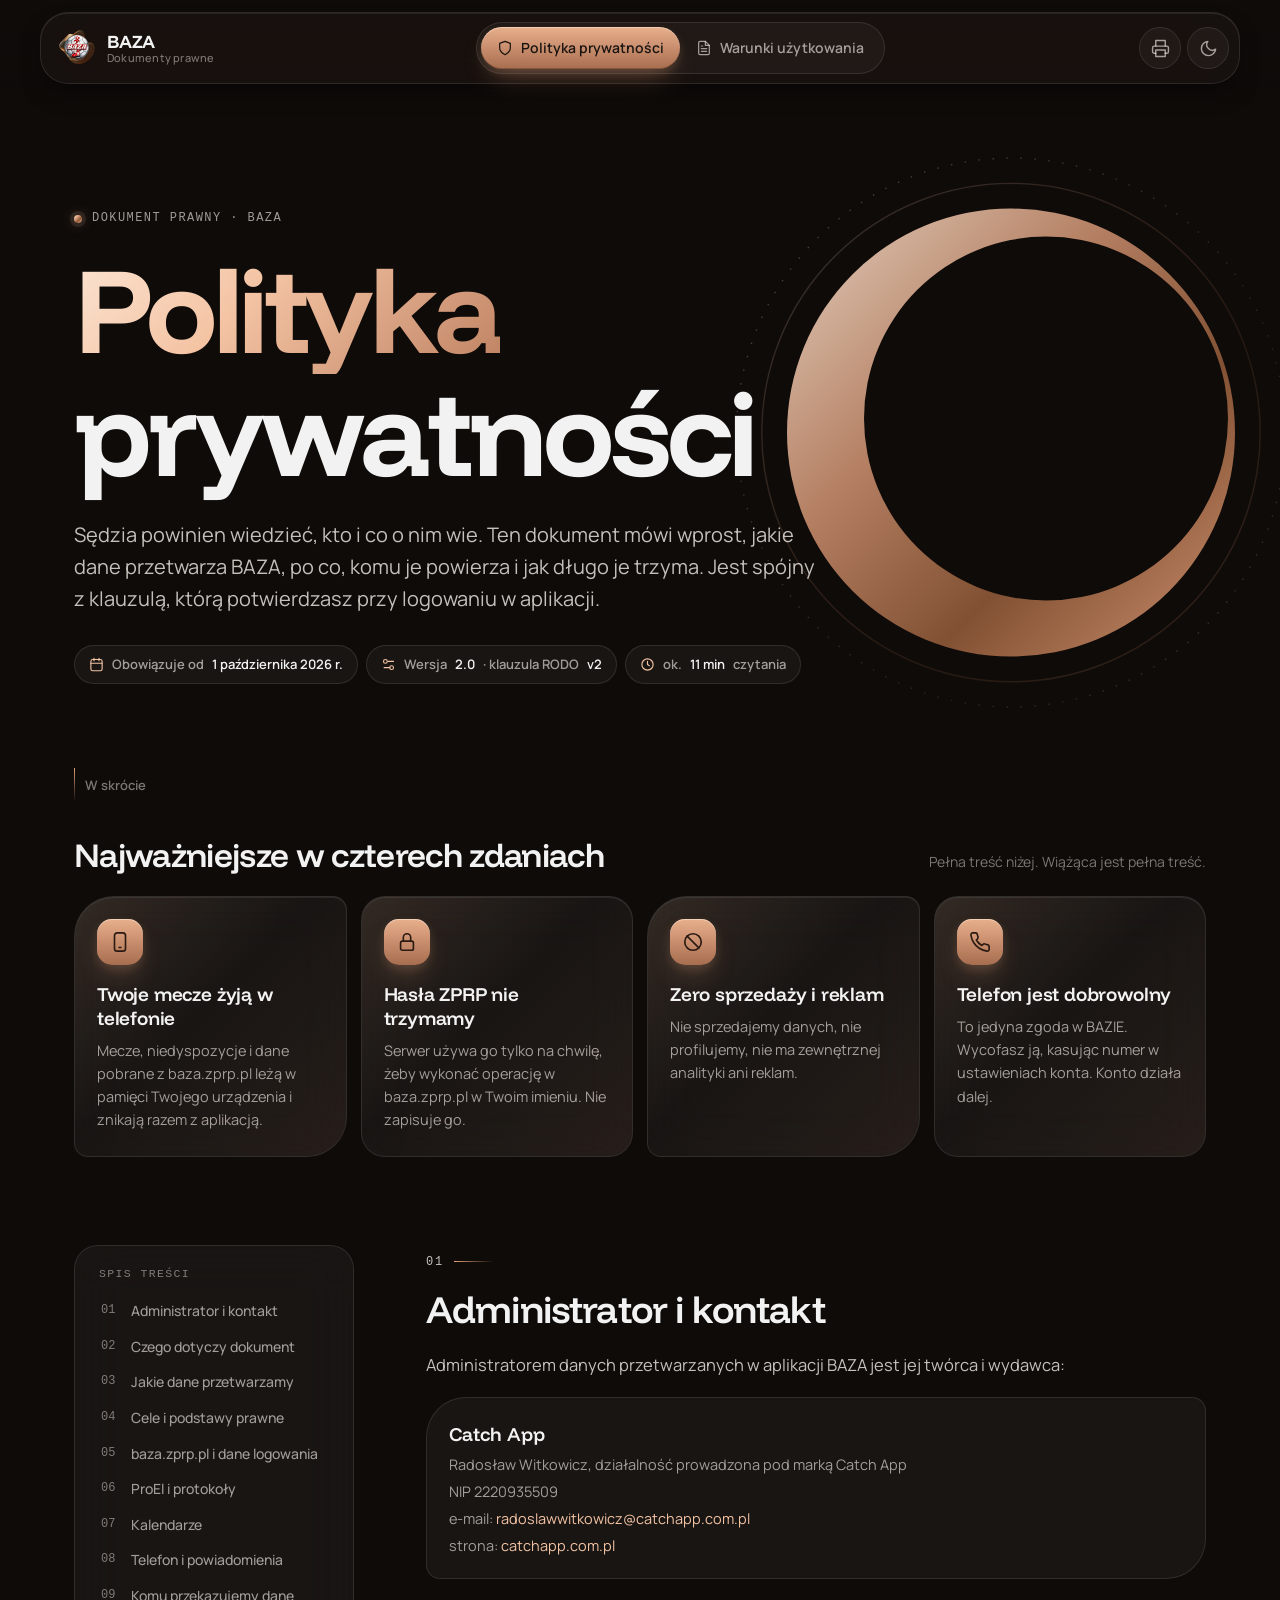
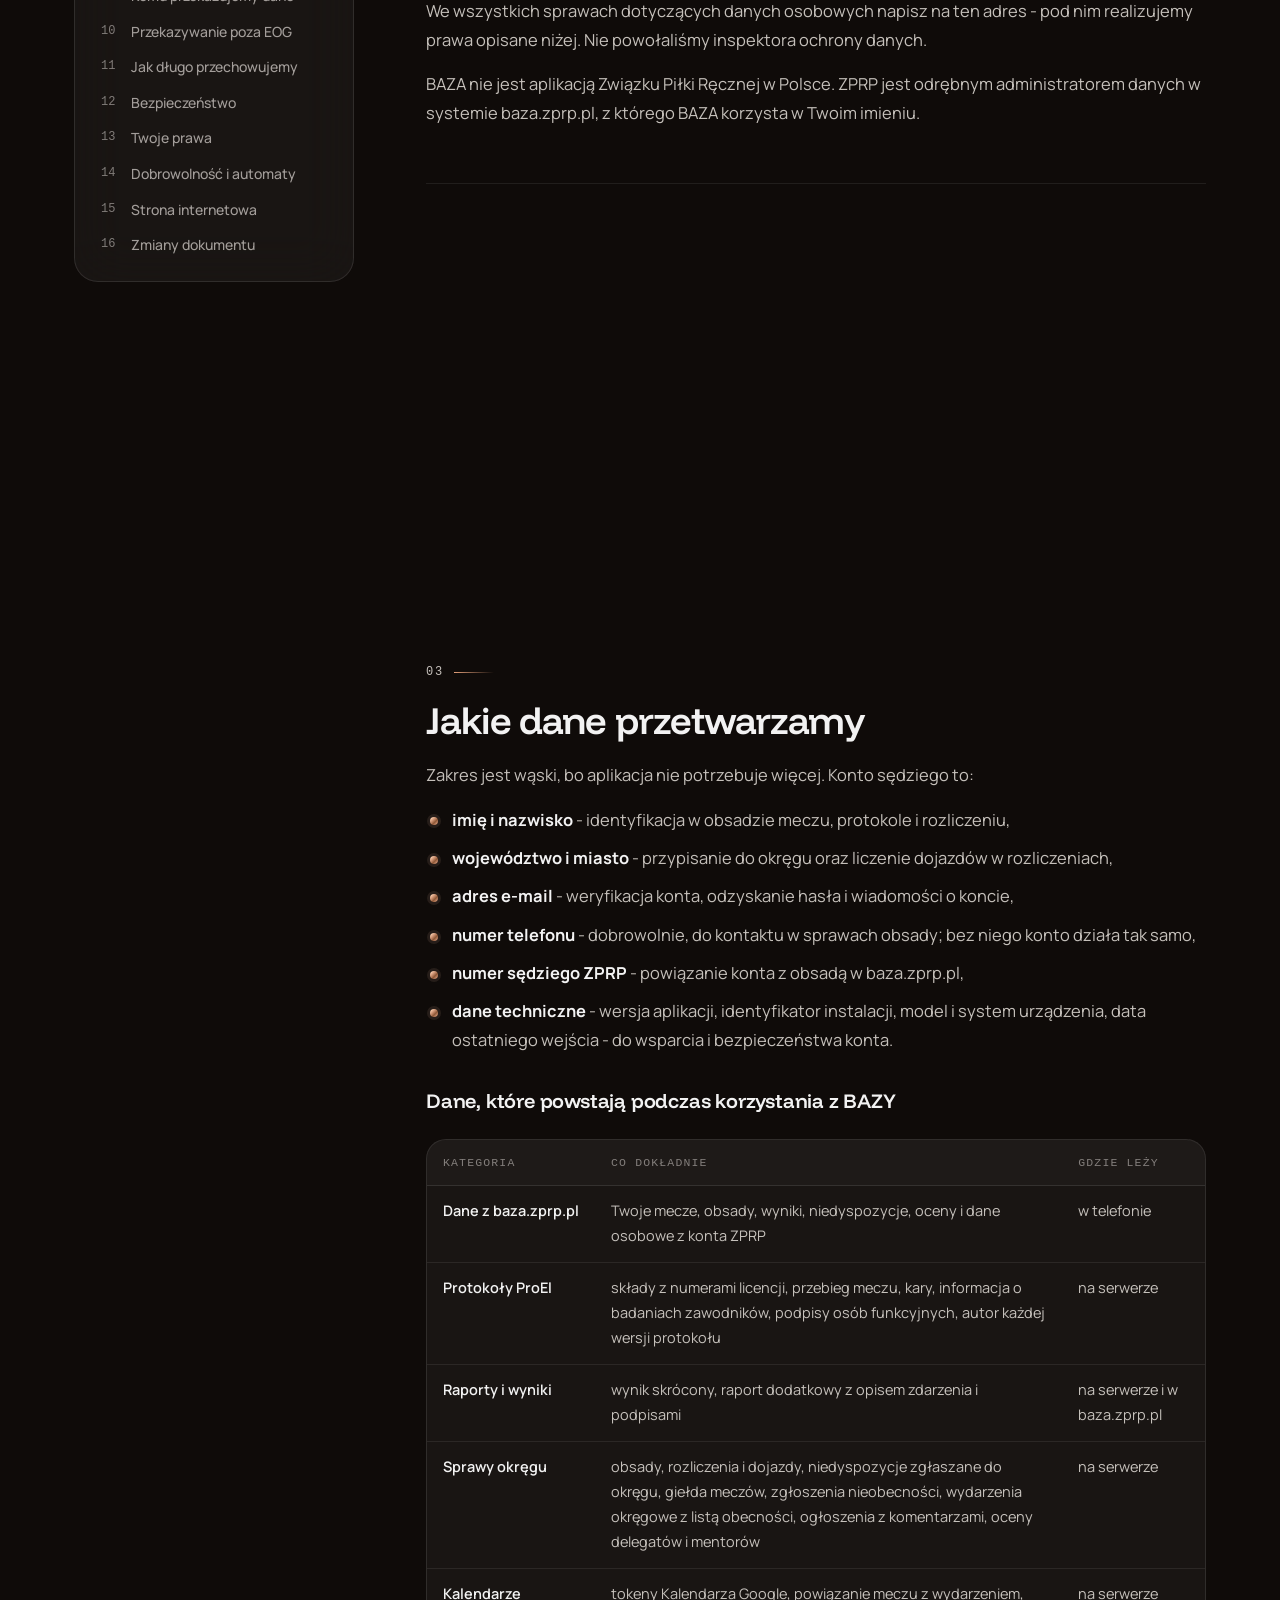
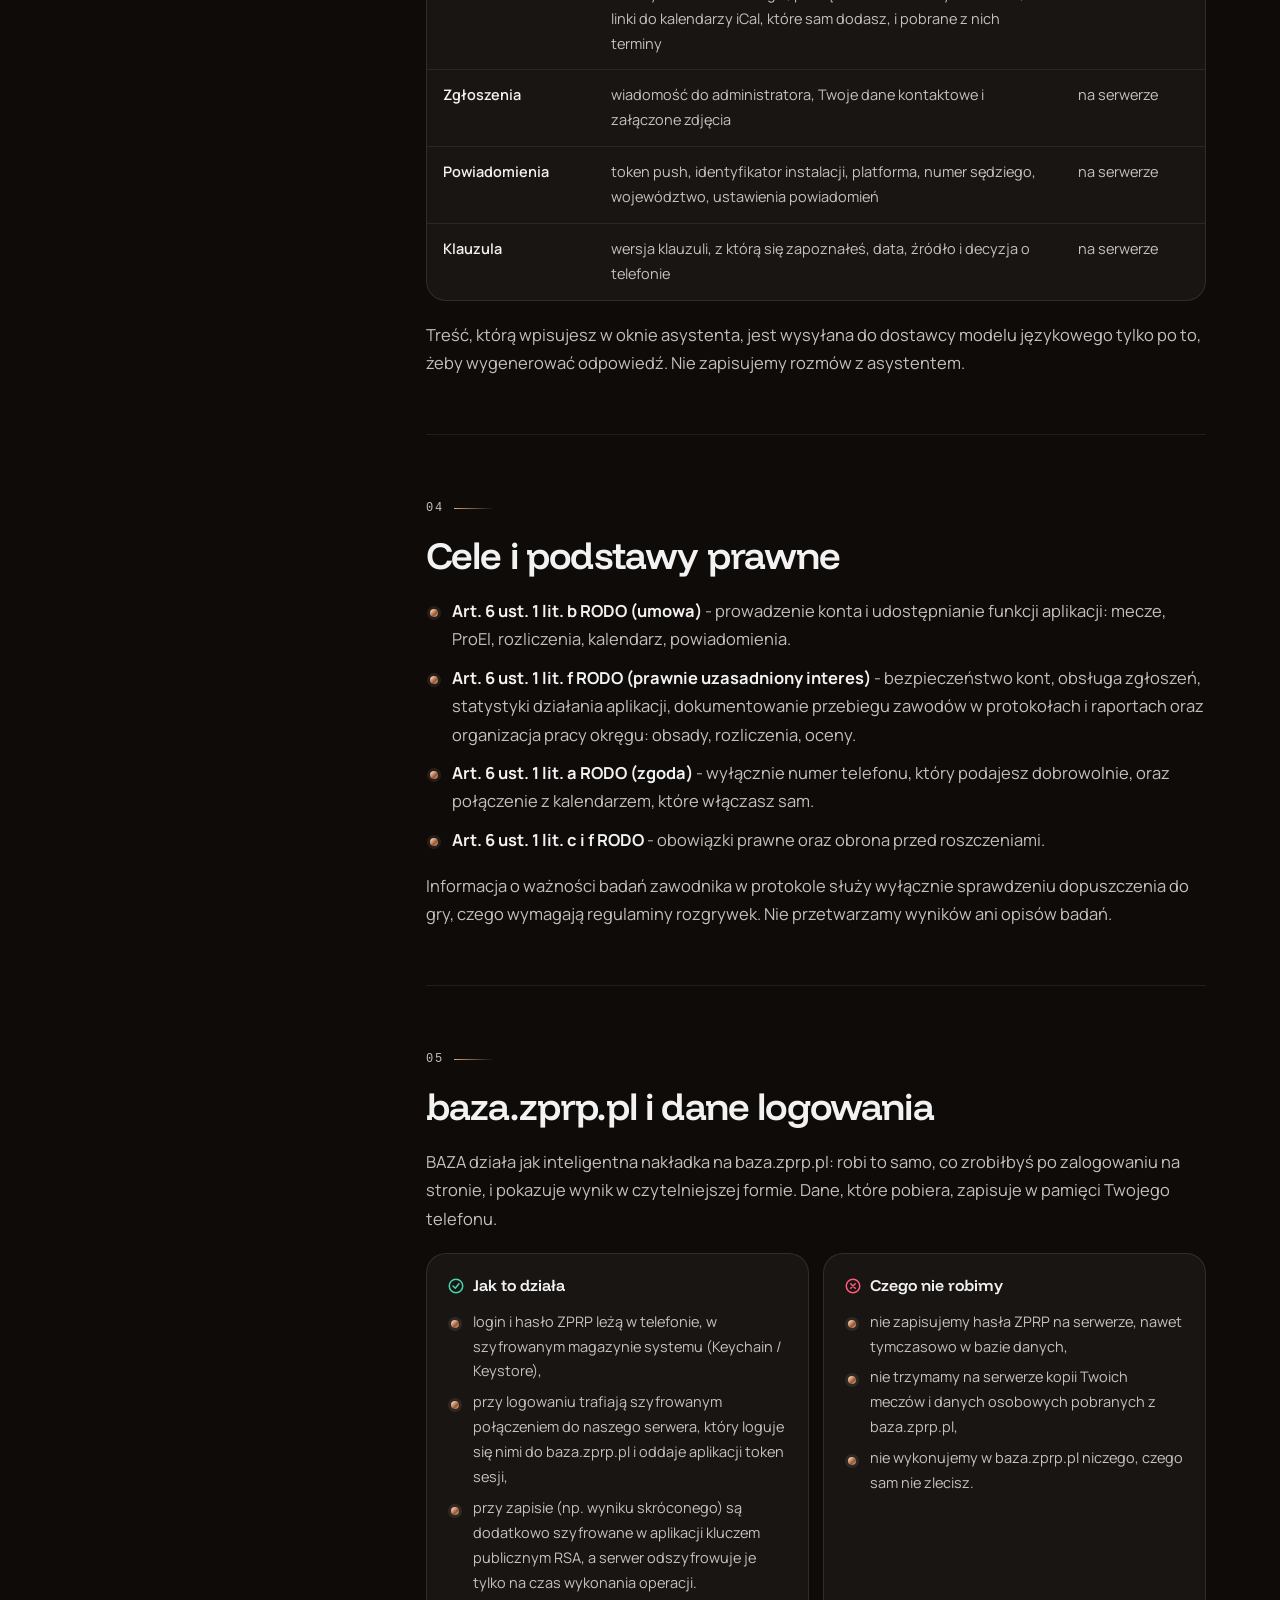
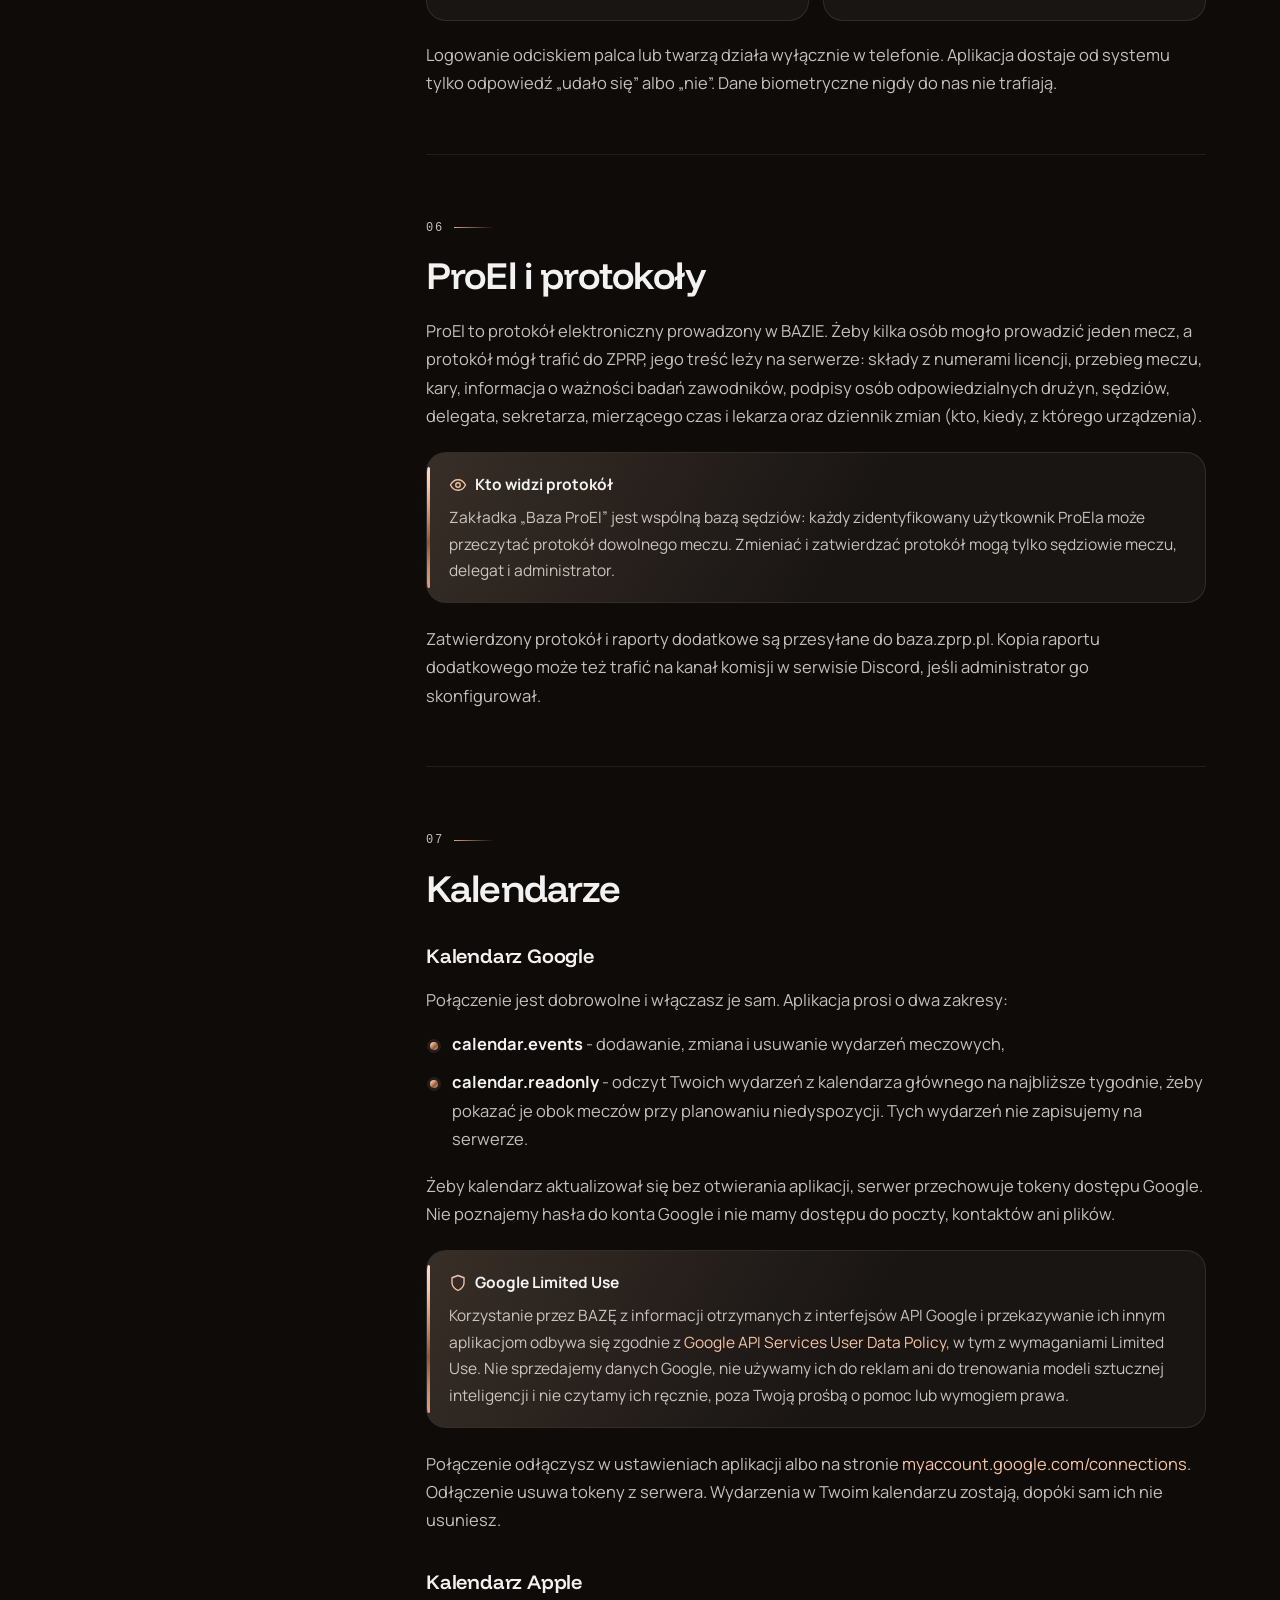
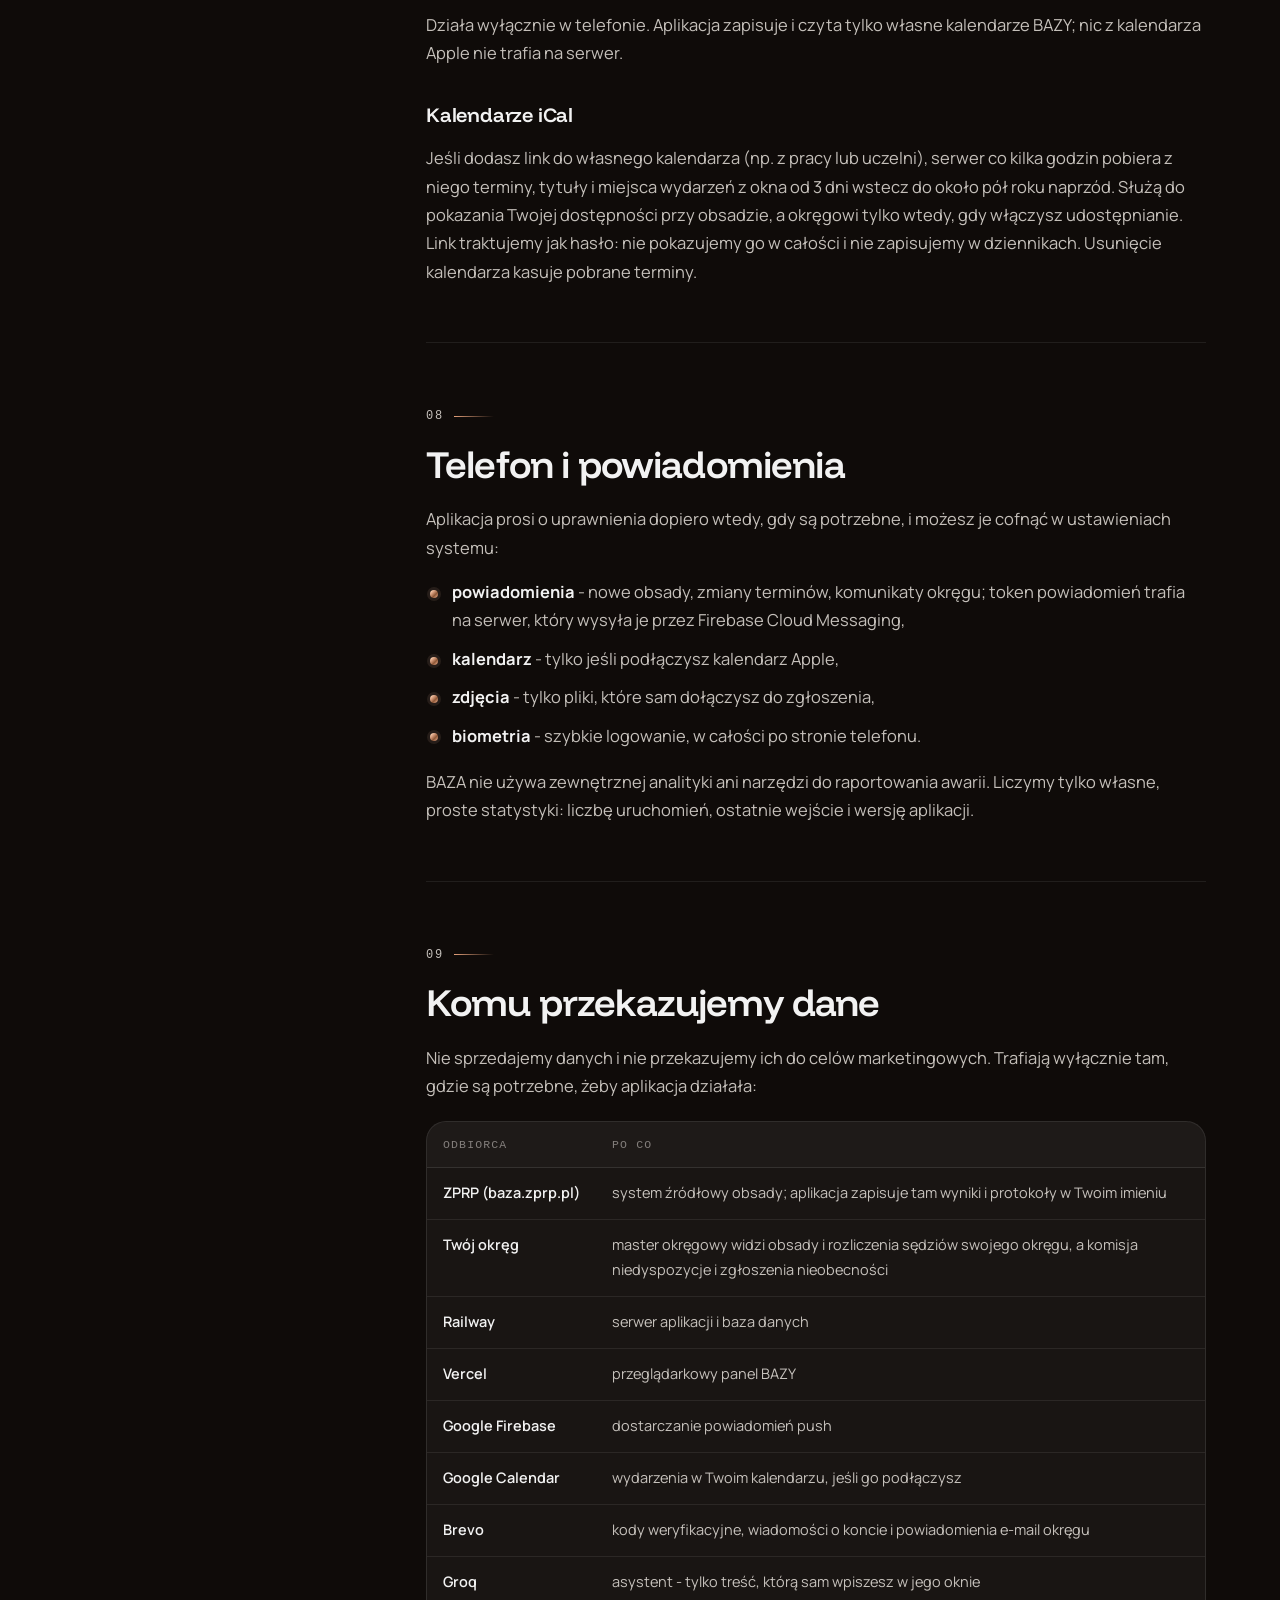
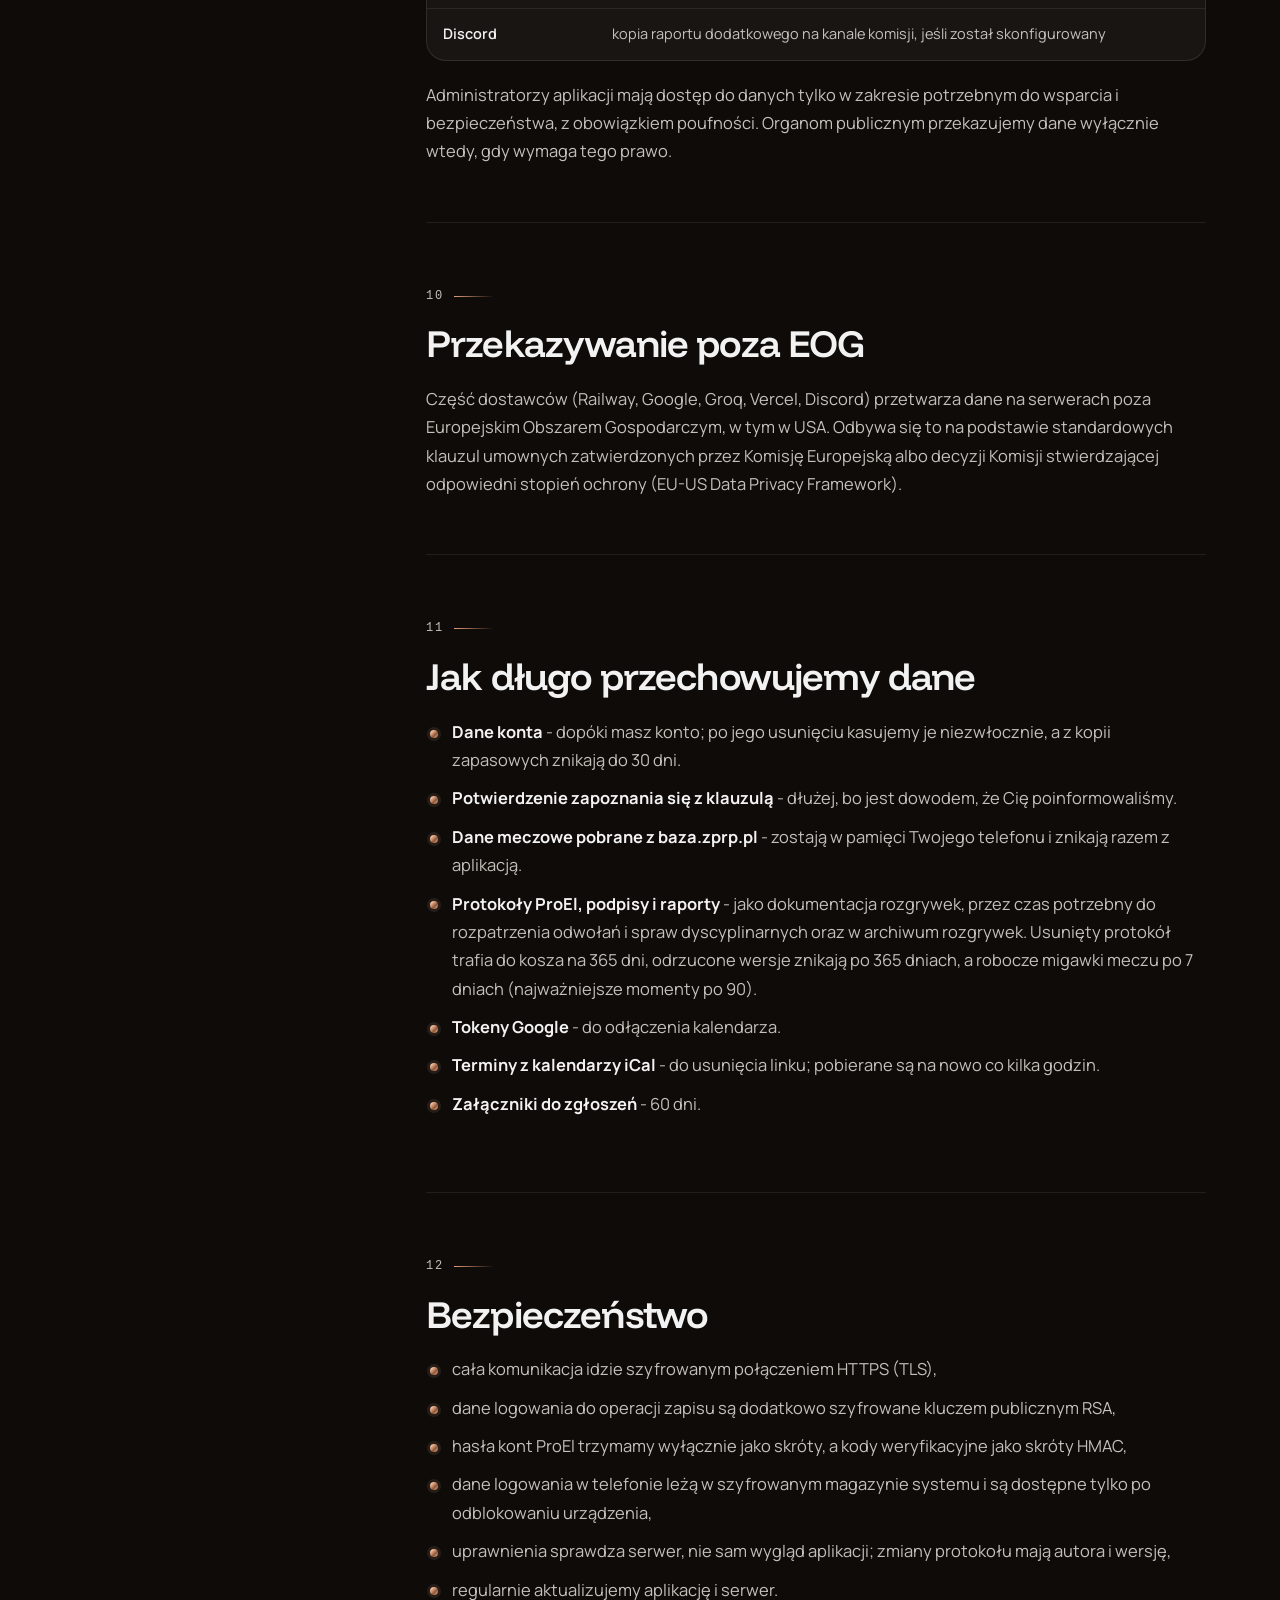
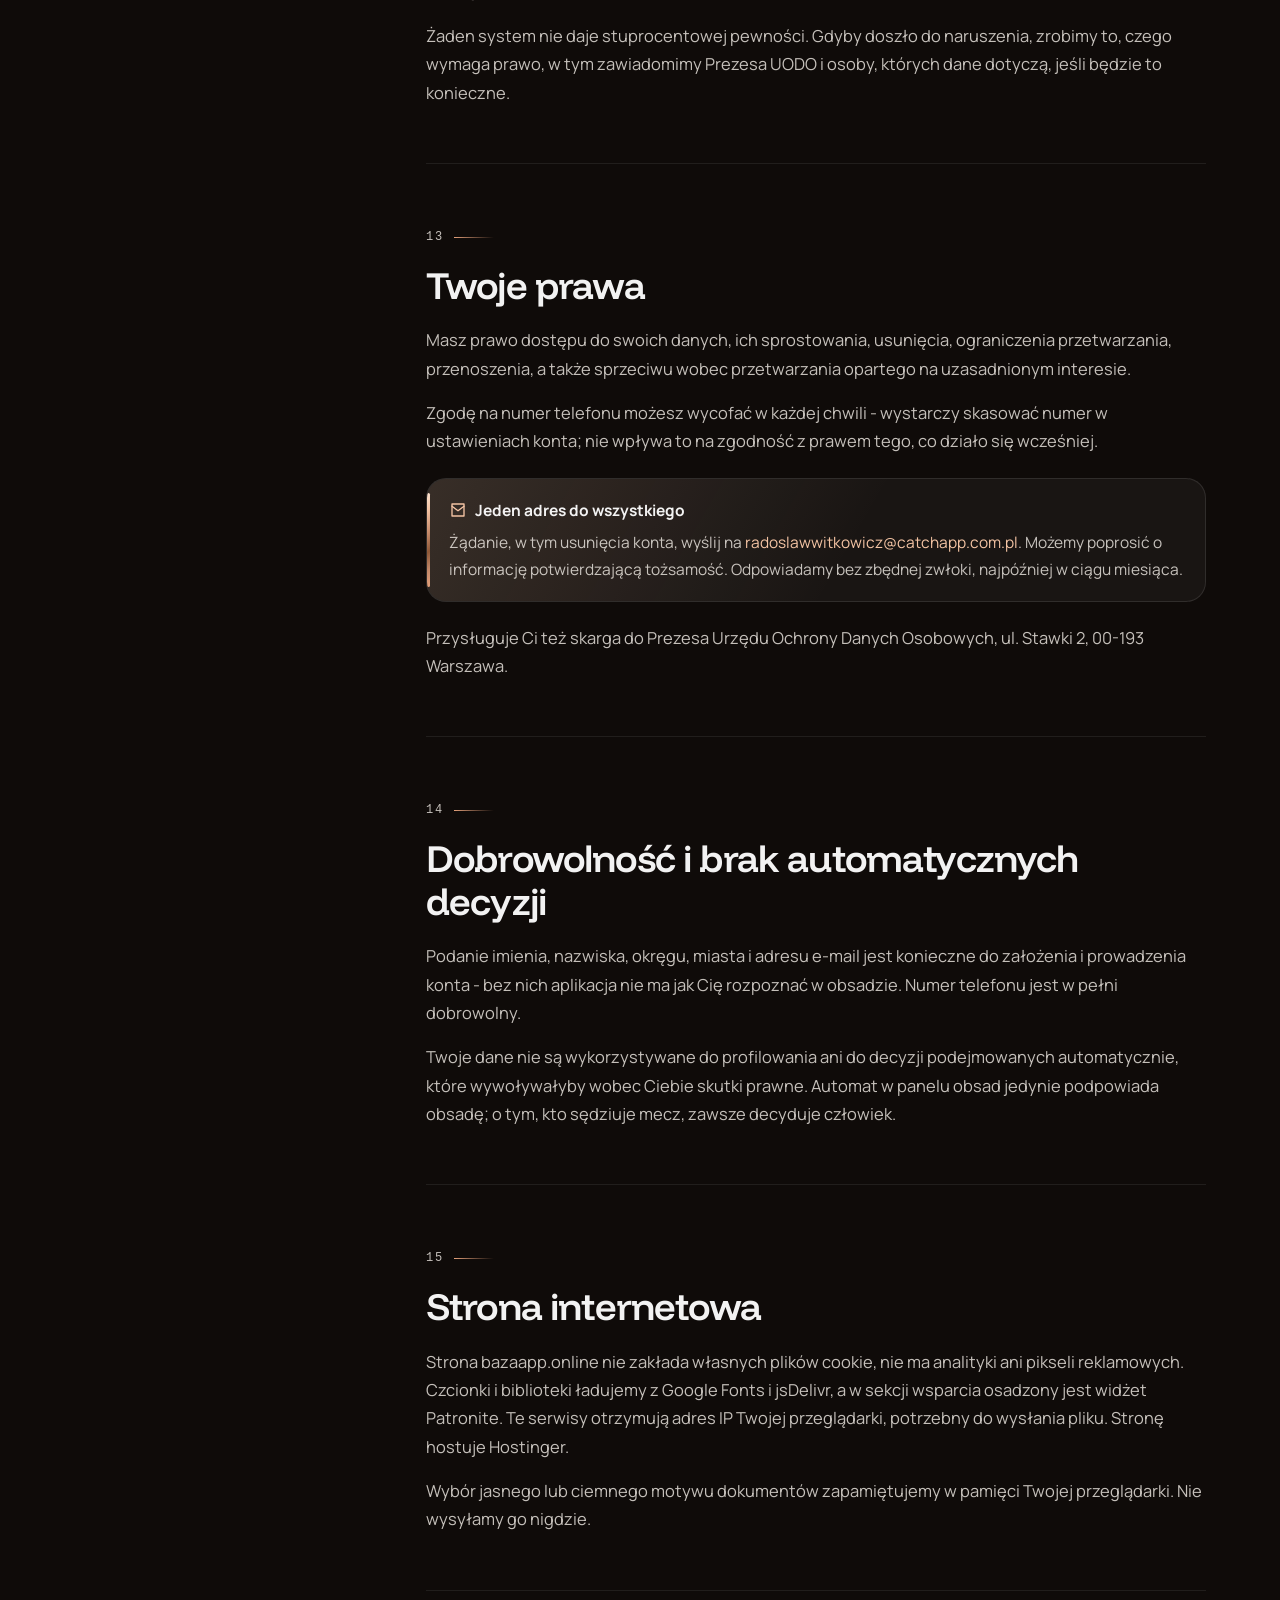
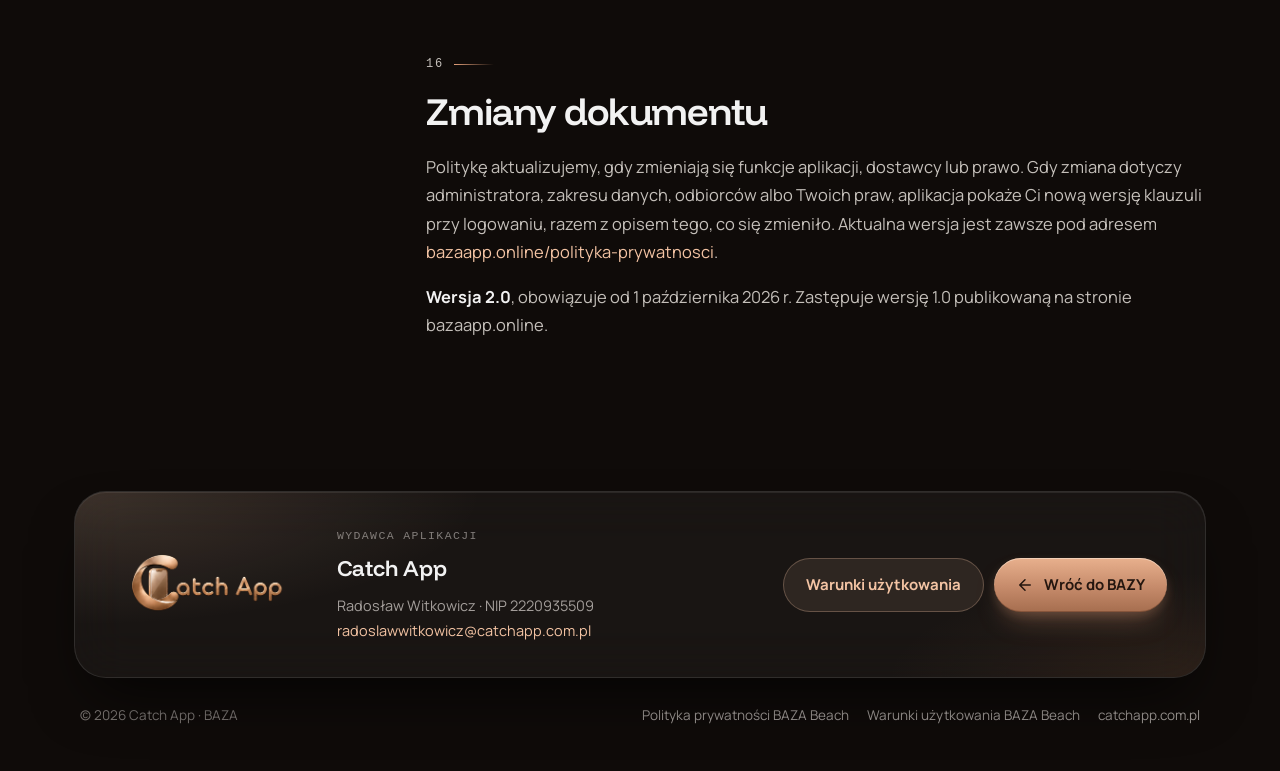
==== polityka-prywatnosci/index.html @ 6a8fe324 "Strona bazaapp.online - stan poczatkowy Co-Authored-By: Claude Opus 5.5 (1M context) <noreply@anthro" ====
<!DOCTYPE html>
<html lang="pl" class="no-js">
<head>
  <meta charset="UTF-8">
  <meta name="viewport" content="width=device-width, initial-scale=1, viewport-fit=cover">
  <title>Polityka prywatności · BAZA</title>
  <meta name="description" content="Polityka prywatności aplikacji BAZA dla sędziów piłki ręcznej: jakie dane przetwarzamy, po co, komu je powierzamy, jak długo je trzymamy i jakie masz prawa. Administrator: Catch App.">
  <link rel="canonical" href="https://bazaapp.online/polityka-prywatnosci/">
  <meta name="robots" content="index, follow">
  <meta name="theme-color" content="#0F0B09">
  <meta property="og:type" content="website">
  <meta property="og:locale" content="pl_PL">
  <meta property="og:title" content="Polityka prywatności · BAZA">
  <meta property="og:description" content="Jakie dane przetwarza BAZA, po co i jakie masz prawa.">
  <meta property="og:url" content="https://bazaapp.online/polityka-prywatnosci/">
  <meta property="og:image" content="https://bazaapp.online/Grafiki/nowe_logo.png">
  <link rel="icon" href="/Grafiki/favicon.png" type="image/png">
  <script>try{if(localStorage.getItem("baza-legal-theme")==="light")document.documentElement.setAttribute("data-theme","light")}catch(e){}</script>
  <link rel="preconnect" href="https://fonts.googleapis.com">
  <link rel="preconnect" href="https://fonts.gstatic.com" crossorigin>
  <link href="https://fonts.googleapis.com/css2?family=Funnel+Display:wght@500;600;700&family=Manrope:wght@400;500;600;700&display=swap" rel="stylesheet">
  <link rel="stylesheet" href="/legal/legal.css?v=20261001">
</head>
<body>
  <a class="skip-link" href="#tresc">Przejdź do treści</a>

  <div class="bg" aria-hidden="true">
    <div class="bg-wash"></div>
    <div class="orb orb-a"></div>
    <div class="orb orb-b"></div>
    <div class="bg-vignette"></div>
    <div class="bg-grain"></div>
  </div>
  <div class="top-fade" aria-hidden="true"></div>
  <div class="progress" aria-hidden="true"></div>

  <header class="bar">
    <a class="bar-brand" href="/" aria-label="BAZA - strona aplikacji">
      <img src="/Grafiki/legal/baza_logo.png" alt="" width="40" height="40">
      <span class="brand-text">BAZA<small>Dokumenty prawne</small></span>
    </a>
    <nav class="doc-switch" aria-label="Dokumenty">
      <a href="/polityka-prywatnosci/" aria-current="page" data-doc-link>
        <svg viewBox="0 0 24 24" fill="none" stroke="currentColor" stroke-width="1.8" stroke-linecap="round" stroke-linejoin="round" aria-hidden="true"><path d="M12 22s8-4 8-10V5l-8-3-8 3v7c0 6 8 10 8 10z"/></svg>
        <span class="label-long">Polityka prywatności</span><span class="label-short">Prywatność</span>
      </a>
      <a href="/warunki-uzytkowania/" data-doc-link>
        <svg viewBox="0 0 24 24" fill="none" stroke="currentColor" stroke-width="1.8" stroke-linecap="round" stroke-linejoin="round" aria-hidden="true"><path d="M14 2H6a2 2 0 0 0-2 2v16a2 2 0 0 0 2 2h12a2 2 0 0 0 2-2V8z"/><path d="M14 2v6h6M16 13H8M16 17H8M10 9H8"/></svg>
        <span class="label-long">Warunki użytkowania</span><span class="label-short">Warunki</span>
      </a>
    </nav>
    <div class="bar-actions">
      <button class="icon-btn hide-sm" type="button" data-print aria-label="Drukuj lub zapisz jako PDF">
        <svg viewBox="0 0 24 24" fill="none" stroke="currentColor" stroke-width="1.8" stroke-linecap="round" stroke-linejoin="round" aria-hidden="true"><path d="M6 9V2h12v7"/><path d="M6 18H4a2 2 0 0 1-2-2v-5a2 2 0 0 1 2-2h16a2 2 0 0 1 2 2v5a2 2 0 0 1-2 2h-2"/><path d="M6 14h12v8H6z"/></svg>
      </button>
      <button class="icon-btn" type="button" data-theme-toggle aria-label="Włącz jasny motyw">
        <svg class="i-moon" viewBox="0 0 24 24" fill="none" stroke="currentColor" stroke-width="1.8" stroke-linecap="round" stroke-linejoin="round" aria-hidden="true"><path d="M21 12.8A9 9 0 1 1 11.2 3a7 7 0 0 0 9.8 9.8z"/></svg>
        <svg class="i-sun" viewBox="0 0 24 24" fill="none" stroke="currentColor" stroke-width="1.8" stroke-linecap="round" stroke-linejoin="round" aria-hidden="true"><circle cx="12" cy="12" r="4"/><path d="M12 2v2M12 20v2M4.9 4.9l1.4 1.4M17.7 17.7l1.4 1.4M2 12h2M20 12h2M4.9 19.1l1.4-1.4M17.7 6.3l1.4-1.4"/></svg>
      </button>
    </div>
  </header>

  <main id="tresc">
    <section class="hero wrap">
      <div class="hero-crescent" aria-hidden="true">
        <svg viewBox="0 0 400 400">
          <defs>
            <linearGradient id="cg" x1="0" y1="0" x2="1" y2="1">
              <stop offset="0" stop-color="#FBE4D2"/><stop offset=".38" stop-color="#C58A6A"/><stop offset=".66" stop-color="#8E5837"/><stop offset="1" stop-color="#E3A07A"/>
            </linearGradient>
          </defs>
          <circle cx="200" cy="200" r="196" fill="none" stroke="url(#cg)" stroke-opacity=".28" stroke-dasharray="1 9"/>
          <circle cx="200" cy="200" r="178" fill="none" stroke="url(#cg)" stroke-opacity=".18"/>
          <path fill="url(#cg)" fill-rule="evenodd" fill-opacity=".9" d="M40 200a160 160 0 1 0 320 0a160 160 0 1 0-320 0zM95 190a130 130 0 1 0 260 0a130 130 0 1 0-260 0z"/>
        </svg>
      </div>

      <p class="kicker fade-up" style="--d:60ms"><span class="dot"></span>Dokument prawny · BAZA</p>
      <h1><span class="word copper-text">Polityka</span> <span class="word">prywatności</span></h1>
      <p class="lead fade-up" style="--d:520ms">
        Sędzia powinien wiedzieć, kto i co o nim wie. Ten dokument mówi wprost, jakie dane przetwarza
        BAZA, po co, komu je powierza i jak długo je trzyma. Jest spójny z klauzulą, którą
        potwierdzasz przy logowaniu w aplikacji.
      </p>
      <ul class="meta fade-up" style="--d:680ms" aria-label="Informacje o dokumencie">
        <li><svg viewBox="0 0 24 24" fill="none" stroke="currentColor" stroke-width="1.8" stroke-linecap="round" stroke-linejoin="round" aria-hidden="true"><rect x="3" y="4" width="18" height="18" rx="3"/><path d="M16 2v4M8 2v4M3 10h18"/></svg>Obowiązuje od <strong>1 października 2026 r.</strong></li>
        <li><svg viewBox="0 0 24 24" fill="none" stroke="currentColor" stroke-width="1.8" stroke-linecap="round" stroke-linejoin="round" aria-hidden="true"><path d="M20 7h-9M14 17H5"/><circle cx="17" cy="17" r="3"/><circle cx="7" cy="7" r="3"/></svg>Wersja <strong>2.0</strong> · klauzula RODO <strong>v2</strong></li>
        <li><svg viewBox="0 0 24 24" fill="none" stroke="currentColor" stroke-width="1.8" stroke-linecap="round" stroke-linejoin="round" aria-hidden="true"><circle cx="12" cy="12" r="9"/><path d="M12 7v5l3 2"/></svg>ok. <strong>11 min</strong> czytania</li>
      </ul>
      <a class="scroll-cue fade-up" style="--d:900ms" href="#w-skrocie"><span class="line" aria-hidden="true"></span>W skrócie</a>
    </section>

    <section class="tldr wrap" id="w-skrocie" aria-labelledby="tldr-h">
      <div class="tldr-head reveal">
        <h2 id="tldr-h">Najważniejsze w czterech zdaniach</h2>
        <p>Pełna treść niżej. Wiążąca jest pełna treść.</p>
      </div>
      <div class="tldr-grid">
        <article class="tile reveal">
          <div class="tile-icon"><svg viewBox="0 0 24 24" fill="none" stroke="currentColor" stroke-width="1.8" stroke-linecap="round" stroke-linejoin="round" aria-hidden="true"><rect x="6" y="2" width="12" height="20" rx="3"/><path d="M11 18h2"/></svg></div>
          <h3>Twoje mecze żyją w telefonie</h3>
          <p>Mecze, niedyspozycje i dane pobrane z baza.zprp.pl leżą w pamięci Twojego urządzenia i znikają razem z aplikacją.</p>
        </article>
        <article class="tile reveal">
          <div class="tile-icon"><svg viewBox="0 0 24 24" fill="none" stroke="currentColor" stroke-width="1.8" stroke-linecap="round" stroke-linejoin="round" aria-hidden="true"><rect x="5" y="11" width="14" height="10" rx="2"/><path d="M8 11V7a4 4 0 0 1 8 0v4"/></svg></div>
          <h3>Hasła ZPRP nie trzymamy</h3>
          <p>Serwer używa go tylko na chwilę, żeby wykonać operację w baza.zprp.pl w Twoim imieniu. Nie zapisuje go.</p>
        </article>
        <article class="tile reveal">
          <div class="tile-icon"><svg viewBox="0 0 24 24" fill="none" stroke="currentColor" stroke-width="1.8" stroke-linecap="round" stroke-linejoin="round" aria-hidden="true"><circle cx="12" cy="12" r="9"/><path d="M5.6 5.6l12.8 12.8"/></svg></div>
          <h3>Zero sprzedaży i reklam</h3>
          <p>Nie sprzedajemy danych, nie profilujemy, nie ma zewnętrznej analityki ani reklam.</p>
        </article>
        <article class="tile reveal">
          <div class="tile-icon"><svg viewBox="0 0 24 24" fill="none" stroke="currentColor" stroke-width="1.8" stroke-linecap="round" stroke-linejoin="round" aria-hidden="true"><path d="M22 16.9v3a2 2 0 0 1-2.2 2 19.8 19.8 0 0 1-8.6-3.1 19.5 19.5 0 0 1-6-6A19.8 19.8 0 0 1 2.1 4.2 2 2 0 0 1 4.1 2h3a2 2 0 0 1 2 1.7c.1.9.4 1.8.7 2.7a2 2 0 0 1-.5 2.1L8 9.8a16 16 0 0 0 6 6l1.3-1.3a2 2 0 0 1 2.1-.4c.9.3 1.8.6 2.7.7a2 2 0 0 1 1.7 2z"/></svg></div>
          <h3>Telefon jest dobrowolny</h3>
          <p>To jedyna zgoda w BAZIE. Wycofasz ją, kasując numer w ustawieniach konta. Konto działa dalej.</p>
        </article>
      </div>
    </section>

    <div class="layout wrap">
      <aside class="toc" aria-label="Spis treści">
        <p class="toc-title">Spis treści</p>
        <div class="toc-track">
        <span class="toc-indicator" aria-hidden="true"></span>
        <ol>
          <li><a href="#administrator"><span class="n">01</span>Administrator i kontakt</a></li>
          <li><a href="#zakres"><span class="n">02</span>Czego dotyczy dokument</a></li>
          <li><a href="#dane"><span class="n">03</span>Jakie dane przetwarzamy</a></li>
          <li><a href="#cele"><span class="n">04</span>Cele i podstawy prawne</a></li>
          <li><a href="#zprp"><span class="n">05</span>baza.zprp.pl i dane logowania</a></li>
          <li><a href="#proel"><span class="n">06</span>ProEl i protokoły</a></li>
          <li><a href="#kalendarze"><span class="n">07</span>Kalendarze</a></li>
          <li><a href="#telefon"><span class="n">08</span>Telefon i powiadomienia</a></li>
          <li><a href="#odbiorcy"><span class="n">09</span>Komu przekazujemy dane</a></li>
          <li><a href="#eog"><span class="n">10</span>Przekazywanie poza EOG</a></li>
          <li><a href="#retencja"><span class="n">11</span>Jak długo przechowujemy</a></li>
          <li><a href="#bezpieczenstwo"><span class="n">12</span>Bezpieczeństwo</a></li>
          <li><a href="#prawa"><span class="n">13</span>Twoje prawa</a></li>
          <li><a href="#dobrowolnosc"><span class="n">14</span>Dobrowolność i automaty</a></li>
          <li><a href="#strona"><span class="n">15</span>Strona internetowa</a></li>
          <li><a href="#zmiany"><span class="n">16</span>Zmiany dokumentu</a></li>
        </ol>
        </div>
      </aside>

      <article class="doc">
        <section class="section reveal" id="administrator">
          <p class="section-num">01</p>
          <h2>Administrator i kontakt</h2>
          <p>Administratorem danych przetwarzanych w aplikacji BAZA jest jej twórca i wydawca:</p>
          <div class="controller">
            <strong>Catch App</strong>
            <span>Radosław Witkowicz, działalność prowadzona pod marką Catch App</span>
            <span>NIP 2220935509</span>
            <span>e-mail: <a href="mailto:radoslawwitkowicz@catchapp.com.pl">radoslawwitkowicz@catchapp.com.pl</a></span>
            <span>strona: <a href="https://www.catchapp.com.pl" target="_blank" rel="noopener">catchapp.com.pl</a></span>
          </div>
          <p>We wszystkich sprawach dotyczących danych osobowych napisz na ten adres - pod nim realizujemy prawa opisane niżej. Nie powołaliśmy inspektora ochrony danych.</p>
          <p>BAZA nie jest aplikacją Związku Piłki Ręcznej w Polsce. ZPRP jest odrębnym administratorem danych w systemie baza.zprp.pl, z którego BAZA korzysta w Twoim imieniu.</p>
        </section>

        <section class="section reveal" id="zakres">
          <p class="section-num">02</p>
          <h2>Czego dotyczy dokument</h2>
          <p>Polityka obejmuje:</p>
          <ul>
            <li>aplikację mobilną <strong>BAZA</strong> na Androida i iOS, razem z protokołem elektronicznym <strong>ProEl</strong>,</li>
            <li>przeglądarkowy panel BAZY dla okręgów i komisji,</li>
            <li>serwer aplikacji oraz tę stronę, <a href="/">bazaapp.online</a>.</li>
          </ul>
          <p>Aplikacja <strong>BAZA Beach</strong> dla piłki ręcznej plażowej ma osobną <a href="/beach/polityka-prywatnosci/">politykę prywatności</a>.</p>
        </section>

        <section class="section reveal" id="dane">
          <p class="section-num">03</p>
          <h2>Jakie dane przetwarzamy</h2>
          <p>Zakres jest wąski, bo aplikacja nie potrzebuje więcej. Konto sędziego to:</p>
          <ul>
            <li><strong>imię i nazwisko</strong> - identyfikacja w obsadzie meczu, protokole i rozliczeniu,</li>
            <li><strong>województwo i miasto</strong> - przypisanie do okręgu oraz liczenie dojazdów w rozliczeniach,</li>
            <li><strong>adres e-mail</strong> - weryfikacja konta, odzyskanie hasła i wiadomości o koncie,</li>
            <li><strong>numer telefonu</strong> - dobrowolnie, do kontaktu w sprawach obsady; bez niego konto działa tak samo,</li>
            <li><strong>numer sędziego ZPRP</strong> - powiązanie konta z obsadą w baza.zprp.pl,</li>
            <li><strong>dane techniczne</strong> - wersja aplikacji, identyfikator instalacji, model i system urządzenia, data ostatniego wejścia - do wsparcia i bezpieczeństwa konta.</li>
          </ul>
          <h3>Dane, które powstają podczas korzystania z BAZY</h3>
          <div class="table-wrap">
            <table>
              <thead><tr><th>Kategoria</th><th>Co dokładnie</th><th>Gdzie leży</th></tr></thead>
              <tbody>
                <tr><td>Dane z baza.zprp.pl</td><td>Twoje mecze, obsady, wyniki, niedyspozycje, oceny i dane osobowe z konta ZPRP</td><td>w telefonie</td></tr>
                <tr><td>Protokoły ProEl</td><td>składy z numerami licencji, przebieg meczu, kary, informacja o badaniach zawodników, podpisy osób funkcyjnych, autor każdej wersji protokołu</td><td>na serwerze</td></tr>
                <tr><td>Raporty i wyniki</td><td>wynik skrócony, raport dodatkowy z opisem zdarzenia i podpisami</td><td>na serwerze i w baza.zprp.pl</td></tr>
                <tr><td>Sprawy okręgu</td><td>obsady, rozliczenia i dojazdy, niedyspozycje zgłaszane do okręgu, giełda meczów, zgłoszenia nieobecności, wydarzenia okręgowe z listą obecności, ogłoszenia z komentarzami, oceny delegatów i mentorów</td><td>na serwerze</td></tr>
                <tr><td>Kalendarze</td><td>tokeny Kalendarza Google, powiązanie meczu z wydarzeniem, linki do kalendarzy iCal, które sam dodasz, i pobrane z nich terminy</td><td>na serwerze</td></tr>
                <tr><td>Zgłoszenia</td><td>wiadomość do administratora, Twoje dane kontaktowe i załączone zdjęcia</td><td>na serwerze</td></tr>
                <tr><td>Powiadomienia</td><td>token push, identyfikator instalacji, platforma, numer sędziego, województwo, ustawienia powiadomień</td><td>na serwerze</td></tr>
                <tr><td>Klauzula</td><td>wersja klauzuli, z którą się zapoznałeś, data, źródło i decyzja o telefonie</td><td>na serwerze</td></tr>
              </tbody>
            </table>
          </div>
          <p>Treść, którą wpisujesz w oknie asystenta, jest wysyłana do dostawcy modelu językowego tylko po to, żeby wygenerować odpowiedź. Nie zapisujemy rozmów z asystentem.</p>
        </section>

        <section class="section reveal" id="cele">
          <p class="section-num">04</p>
          <h2>Cele i podstawy prawne</h2>
          <ul>
            <li><strong>Art. 6 ust. 1 lit. b RODO (umowa)</strong> - prowadzenie konta i udostępnianie funkcji aplikacji: mecze, ProEl, rozliczenia, kalendarz, powiadomienia.</li>
            <li><strong>Art. 6 ust. 1 lit. f RODO (prawnie uzasadniony interes)</strong> - bezpieczeństwo kont, obsługa zgłoszeń, statystyki działania aplikacji, dokumentowanie przebiegu zawodów w protokołach i raportach oraz organizacja pracy okręgu: obsady, rozliczenia, oceny.</li>
            <li><strong>Art. 6 ust. 1 lit. a RODO (zgoda)</strong> - wyłącznie numer telefonu, który podajesz dobrowolnie, oraz połączenie z kalendarzem, które włączasz sam.</li>
            <li><strong>Art. 6 ust. 1 lit. c i f RODO</strong> - obowiązki prawne oraz obrona przed roszczeniami.</li>
          </ul>
          <p>Informacja o ważności badań zawodnika w protokole służy wyłącznie sprawdzeniu dopuszczenia do gry, czego wymagają regulaminy rozgrywek. Nie przetwarzamy wyników ani opisów badań.</p>
        </section>

        <section class="section reveal" id="zprp">
          <p class="section-num">05</p>
          <h2>baza.zprp.pl i dane logowania</h2>
          <p>BAZA działa jak inteligentna nakładka na baza.zprp.pl: robi to samo, co zrobiłbyś po zalogowaniu na stronie, i pokazuje wynik w czytelniejszej formie. Dane, które pobiera, zapisuje w pamięci Twojego telefonu.</p>
          <div class="pair">
            <div class="yes">
              <h4><svg viewBox="0 0 24 24" fill="none" stroke="currentColor" stroke-width="2" stroke-linecap="round" stroke-linejoin="round" aria-hidden="true"><circle cx="12" cy="12" r="9"/><path d="M8 12l3 3 5-6"/></svg>Jak to działa</h4>
              <ul>
                <li>login i hasło ZPRP leżą w telefonie, w szyfrowanym magazynie systemu (Keychain / Keystore),</li>
                <li>przy logowaniu trafiają szyfrowanym połączeniem do naszego serwera, który loguje się nimi do baza.zprp.pl i oddaje aplikacji token sesji,</li>
                <li>przy zapisie (np. wyniku skróconego) są dodatkowo szyfrowane w aplikacji kluczem publicznym RSA, a serwer odszyfrowuje je tylko na czas wykonania operacji.</li>
              </ul>
            </div>
            <div class="no">
              <h4><svg viewBox="0 0 24 24" fill="none" stroke="currentColor" stroke-width="2" stroke-linecap="round" stroke-linejoin="round" aria-hidden="true"><circle cx="12" cy="12" r="9"/><path d="M15 9l-6 6M9 9l6 6"/></svg>Czego nie robimy</h4>
              <ul>
                <li>nie zapisujemy hasła ZPRP na serwerze, nawet tymczasowo w bazie danych,</li>
                <li>nie trzymamy na serwerze kopii Twoich meczów i danych osobowych pobranych z baza.zprp.pl,</li>
                <li>nie wykonujemy w baza.zprp.pl niczego, czego sam nie zlecisz.</li>
              </ul>
            </div>
          </div>
          <p>Logowanie odciskiem palca lub twarzą działa wyłącznie w telefonie. Aplikacja dostaje od systemu tylko odpowiedź „udało się” albo „nie”. Dane biometryczne nigdy do nas nie trafiają.</p>
        </section>

        <section class="section reveal" id="proel">
          <p class="section-num">06</p>
          <h2>ProEl i protokoły</h2>
          <p>ProEl to protokół elektroniczny prowadzony w BAZIE. Żeby kilka osób mogło prowadzić jeden mecz, a protokół mógł trafić do ZPRP, jego treść leży na serwerze: składy z numerami licencji, przebieg meczu, kary, informacja o ważności badań zawodników, podpisy osób odpowiedzialnych drużyn, sędziów, delegata, sekretarza, mierzącego czas i lekarza oraz dziennik zmian (kto, kiedy, z którego urządzenia).</p>
          <div class="callout">
            <p class="callout-title"><svg viewBox="0 0 24 24" fill="none" stroke="currentColor" stroke-width="1.8" stroke-linecap="round" stroke-linejoin="round" aria-hidden="true"><path d="M2 12s3.5-7 10-7 10 7 10 7-3.5 7-10 7S2 12 2 12z"/><circle cx="12" cy="12" r="3"/></svg>Kto widzi protokół</p>
            <p>Zakładka „Baza ProEl” jest wspólną bazą sędziów: każdy zidentyfikowany użytkownik ProEla może przeczytać protokół dowolnego meczu. Zmieniać i zatwierdzać protokół mogą tylko sędziowie meczu, delegat i administrator.</p>
          </div>
          <p>Zatwierdzony protokół i raporty dodatkowe są przesyłane do baza.zprp.pl. Kopia raportu dodatkowego może też trafić na kanał komisji w serwisie Discord, jeśli administrator go skonfigurował.</p>
        </section>

        <section class="section reveal" id="kalendarze">
          <p class="section-num">07</p>
          <h2>Kalendarze</h2>
          <h3>Kalendarz Google</h3>
          <p>Połączenie jest dobrowolne i włączasz je sam. Aplikacja prosi o dwa zakresy:</p>
          <ul>
            <li><strong>calendar.events</strong> - dodawanie, zmiana i usuwanie wydarzeń meczowych,</li>
            <li><strong>calendar.readonly</strong> - odczyt Twoich wydarzeń z kalendarza głównego na najbliższe tygodnie, żeby pokazać je obok meczów przy planowaniu niedyspozycji. Tych wydarzeń nie zapisujemy na serwerze.</li>
          </ul>
          <p>Żeby kalendarz aktualizował się bez otwierania aplikacji, serwer przechowuje tokeny dostępu Google. Nie poznajemy hasła do konta Google i nie mamy dostępu do poczty, kontaktów ani plików.</p>
          <div class="callout">
            <p class="callout-title"><svg viewBox="0 0 24 24" fill="none" stroke="currentColor" stroke-width="1.8" stroke-linecap="round" stroke-linejoin="round" aria-hidden="true"><path d="M12 22s8-4 8-10V5l-8-3-8 3v7c0 6 8 10 8 10z"/></svg>Google Limited Use</p>
            <p>Korzystanie przez BAZĘ z informacji otrzymanych z interfejsów API Google i przekazywanie ich innym aplikacjom odbywa się zgodnie z <a href="https://developers.google.com/terms/api-services-user-data-policy" target="_blank" rel="noopener">Google API Services User Data Policy</a>, w tym z wymaganiami Limited Use. Nie sprzedajemy danych Google, nie używamy ich do reklam ani do trenowania modeli sztucznej inteligencji i nie czytamy ich ręcznie, poza Twoją prośbą o pomoc lub wymogiem prawa.</p>
          </div>
          <p>Połączenie odłączysz w ustawieniach aplikacji albo na stronie <a href="https://myaccount.google.com/connections" target="_blank" rel="noopener">myaccount.google.com/connections</a>. Odłączenie usuwa tokeny z serwera. Wydarzenia w Twoim kalendarzu zostają, dopóki sam ich nie usuniesz.</p>
          <h3>Kalendarz Apple</h3>
          <p>Działa wyłącznie w telefonie. Aplikacja zapisuje i czyta tylko własne kalendarze BAZY; nic z kalendarza Apple nie trafia na serwer.</p>
          <h3>Kalendarze iCal</h3>
          <p>Jeśli dodasz link do własnego kalendarza (np. z pracy lub uczelni), serwer co kilka godzin pobiera z niego terminy, tytuły i miejsca wydarzeń z okna od 3 dni wstecz do około pół roku naprzód. Służą do pokazania Twojej dostępności przy obsadzie, a okręgowi tylko wtedy, gdy włączysz udostępnianie. Link traktujemy jak hasło: nie pokazujemy go w całości i nie zapisujemy w dziennikach. Usunięcie kalendarza kasuje pobrane terminy.</p>
        </section>

        <section class="section reveal" id="telefon">
          <p class="section-num">08</p>
          <h2>Telefon i powiadomienia</h2>
          <p>Aplikacja prosi o uprawnienia dopiero wtedy, gdy są potrzebne, i możesz je cofnąć w ustawieniach systemu:</p>
          <ul>
            <li><strong>powiadomienia</strong> - nowe obsady, zmiany terminów, komunikaty okręgu; token powiadomień trafia na serwer, który wysyła je przez Firebase Cloud Messaging,</li>
            <li><strong>kalendarz</strong> - tylko jeśli podłączysz kalendarz Apple,</li>
            <li><strong>zdjęcia</strong> - tylko pliki, które sam dołączysz do zgłoszenia,</li>
            <li><strong>biometria</strong> - szybkie logowanie, w całości po stronie telefonu.</li>
          </ul>
          <p>BAZA nie używa zewnętrznej analityki ani narzędzi do raportowania awarii. Liczymy tylko własne, proste statystyki: liczbę uruchomień, ostatnie wejście i wersję aplikacji.</p>
        </section>

        <section class="section reveal" id="odbiorcy">
          <p class="section-num">09</p>
          <h2>Komu przekazujemy dane</h2>
          <p>Nie sprzedajemy danych i nie przekazujemy ich do celów marketingowych. Trafiają wyłącznie tam, gdzie są potrzebne, żeby aplikacja działała:</p>
          <div class="table-wrap">
            <table>
              <thead><tr><th>Odbiorca</th><th>Po co</th></tr></thead>
              <tbody>
                <tr><td>ZPRP (baza.zprp.pl)</td><td>system źródłowy obsady; aplikacja zapisuje tam wyniki i protokoły w Twoim imieniu</td></tr>
                <tr><td>Twój okręg</td><td>master okręgowy widzi obsady i rozliczenia sędziów swojego okręgu, a komisja niedyspozycje i zgłoszenia nieobecności</td></tr>
                <tr><td>Railway</td><td>serwer aplikacji i baza danych</td></tr>
                <tr><td>Vercel</td><td>przeglądarkowy panel BAZY</td></tr>
                <tr><td>Google Firebase</td><td>dostarczanie powiadomień push</td></tr>
                <tr><td>Google Calendar</td><td>wydarzenia w Twoim kalendarzu, jeśli go podłączysz</td></tr>
                <tr><td>Brevo</td><td>kody weryfikacyjne, wiadomości o koncie i powiadomienia e-mail okręgu</td></tr>
                <tr><td>Groq</td><td>asystent - tylko treść, którą sam wpiszesz w jego oknie</td></tr>
                <tr><td>Discord</td><td>kopia raportu dodatkowego na kanale komisji, jeśli został skonfigurowany</td></tr>
              </tbody>
            </table>
          </div>
          <p>Administratorzy aplikacji mają dostęp do danych tylko w zakresie potrzebnym do wsparcia i bezpieczeństwa, z obowiązkiem poufności. Organom publicznym przekazujemy dane wyłącznie wtedy, gdy wymaga tego prawo.</p>
        </section>

        <section class="section reveal" id="eog">
          <p class="section-num">10</p>
          <h2>Przekazywanie poza EOG</h2>
          <p>Część dostawców (Railway, Google, Groq, Vercel, Discord) przetwarza dane na serwerach poza Europejskim Obszarem Gospodarczym, w tym w USA. Odbywa się to na podstawie standardowych klauzul umownych zatwierdzonych przez Komisję Europejską albo decyzji Komisji stwierdzającej odpowiedni stopień ochrony (EU-US Data Privacy Framework).</p>
        </section>

        <section class="section reveal" id="retencja">
          <p class="section-num">11</p>
          <h2>Jak długo przechowujemy dane</h2>
          <ul>
            <li><strong>Dane konta</strong> - dopóki masz konto; po jego usunięciu kasujemy je niezwłocznie, a z kopii zapasowych znikają do 30 dni.</li>
            <li><strong>Potwierdzenie zapoznania się z klauzulą</strong> - dłużej, bo jest dowodem, że Cię poinformowaliśmy.</li>
            <li><strong>Dane meczowe pobrane z baza.zprp.pl</strong> - zostają w pamięci Twojego telefonu i znikają razem z aplikacją.</li>
            <li><strong>Protokoły ProEl, podpisy i raporty</strong> - jako dokumentacja rozgrywek, przez czas potrzebny do rozpatrzenia odwołań i spraw dyscyplinarnych oraz w archiwum rozgrywek. Usunięty protokół trafia do kosza na 365 dni, odrzucone wersje znikają po 365 dniach, a robocze migawki meczu po 7 dniach (najważniejsze momenty po 90).</li>
            <li><strong>Tokeny Google</strong> - do odłączenia kalendarza.</li>
            <li><strong>Terminy z kalendarzy iCal</strong> - do usunięcia linku; pobierane są na nowo co kilka godzin.</li>
            <li><strong>Załączniki do zgłoszeń</strong> - 60 dni.</li>
          </ul>
        </section>

        <section class="section reveal" id="bezpieczenstwo">
          <p class="section-num">12</p>
          <h2>Bezpieczeństwo</h2>
          <ul>
            <li>cała komunikacja idzie szyfrowanym połączeniem HTTPS (TLS),</li>
            <li>dane logowania do operacji zapisu są dodatkowo szyfrowane kluczem publicznym RSA,</li>
            <li>hasła kont ProEl trzymamy wyłącznie jako skróty, a kody weryfikacyjne jako skróty HMAC,</li>
            <li>dane logowania w telefonie leżą w szyfrowanym magazynie systemu i są dostępne tylko po odblokowaniu urządzenia,</li>
            <li>uprawnienia sprawdza serwer, nie sam wygląd aplikacji; zmiany protokołu mają autora i wersję,</li>
            <li>regularnie aktualizujemy aplikację i serwer.</li>
          </ul>
          <p>Żaden system nie daje stuprocentowej pewności. Gdyby doszło do naruszenia, zrobimy to, czego wymaga prawo, w tym zawiadomimy Prezesa UODO i osoby, których dane dotyczą, jeśli będzie to konieczne.</p>
        </section>

        <section class="section reveal" id="prawa">
          <p class="section-num">13</p>
          <h2>Twoje prawa</h2>
          <p>Masz prawo dostępu do swoich danych, ich sprostowania, usunięcia, ograniczenia przetwarzania, przenoszenia, a także sprzeciwu wobec przetwarzania opartego na uzasadnionym interesie.</p>
          <p>Zgodę na numer telefonu możesz wycofać w każdej chwili - wystarczy skasować numer w ustawieniach konta; nie wpływa to na zgodność z prawem tego, co działo się wcześniej.</p>
          <div class="callout">
            <p class="callout-title"><svg viewBox="0 0 24 24" fill="none" stroke="currentColor" stroke-width="1.8" stroke-linecap="round" stroke-linejoin="round" aria-hidden="true"><path d="M4 4h16v16H4z"/><path d="M4 7l8 6 8-6"/></svg>Jeden adres do wszystkiego</p>
            <p>Żądanie, w tym usunięcia konta, wyślij na <a href="mailto:radoslawwitkowicz@catchapp.com.pl">radoslawwitkowicz@catchapp.com.pl</a>. Możemy poprosić o informację potwierdzającą tożsamość. Odpowiadamy bez zbędnej zwłoki, najpóźniej w ciągu miesiąca.</p>
          </div>
          <p>Przysługuje Ci też skarga do Prezesa Urzędu Ochrony Danych Osobowych, ul. Stawki 2, 00-193 Warszawa.</p>
        </section>

        <section class="section reveal" id="dobrowolnosc">
          <p class="section-num">14</p>
          <h2>Dobrowolność i brak automatycznych decyzji</h2>
          <p>Podanie imienia, nazwiska, okręgu, miasta i adresu e-mail jest konieczne do założenia i prowadzenia konta - bez nich aplikacja nie ma jak Cię rozpoznać w obsadzie. Numer telefonu jest w pełni dobrowolny.</p>
          <p>Twoje dane nie są wykorzystywane do profilowania ani do decyzji podejmowanych automatycznie, które wywoływałyby wobec Ciebie skutki prawne. Automat w panelu obsad jedynie podpowiada obsadę; o tym, kto sędziuje mecz, zawsze decyduje człowiek.</p>
        </section>

        <section class="section reveal" id="strona">
          <p class="section-num">15</p>
          <h2>Strona internetowa</h2>
          <p>Strona bazaapp.online nie zakłada własnych plików cookie, nie ma analityki ani pikseli reklamowych. Czcionki i biblioteki ładujemy z Google Fonts i jsDelivr, a w sekcji wsparcia osadzony jest widżet Patronite. Te serwisy otrzymują adres IP Twojej przeglądarki, potrzebny do wysłania pliku. Stronę hostuje Hostinger.</p>
          <p>Wybór jasnego lub ciemnego motywu dokumentów zapamiętujemy w pamięci Twojej przeglądarki. Nie wysyłamy go nigdzie.</p>
        </section>

        <section class="section reveal" id="zmiany">
          <p class="section-num">16</p>
          <h2>Zmiany dokumentu</h2>
          <p>Politykę aktualizujemy, gdy zmieniają się funkcje aplikacji, dostawcy lub prawo. Gdy zmiana dotyczy administratora, zakresu danych, odbiorców albo Twoich praw, aplikacja pokaże Ci nową wersję klauzuli przy logowaniu, razem z opisem tego, co się zmieniło. Aktualna wersja jest zawsze pod adresem <a href="https://bazaapp.online/polityka-prywatnosci/">bazaapp.online/polityka-prywatnosci</a>.</p>
          <p><strong>Wersja 2.0</strong>, obowiązuje od 1 października 2026 r. Zastępuje wersję 1.0 publikowaną na stronie bazaapp.online.</p>
        </section>
      </article>
    </div>

    <footer class="doc-footer wrap">
      <div class="publisher reveal">
        <a class="publisher-logo" href="https://www.catchapp.com.pl" target="_blank" rel="noopener" aria-label="Catch App">
          <img src="/Grafiki/legal/catchapp_wordmark.png" alt="Catch App" width="190" height="93">
        </a>
        <div>
          <p class="publisher-label">Wydawca aplikacji</p>
          <p class="publisher-name">Catch App</p>
          <p class="publisher-data">Radosław Witkowicz · NIP 2220935509<br><a href="mailto:radoslawwitkowicz@catchapp.com.pl">radoslawwitkowicz@catchapp.com.pl</a></p>
        </div>
        <div class="publisher-actions">
          <a class="btn btn-ghost" href="/warunki-uzytkowania/" data-doc-link>Warunki użytkowania</a>
          <a class="btn btn-primary" href="/">
            <svg viewBox="0 0 24 24" fill="none" stroke="currentColor" stroke-width="2" stroke-linecap="round" stroke-linejoin="round" aria-hidden="true"><path d="M19 12H5M12 19l-7-7 7-7"/></svg>
            Wróć do BAZY
          </a>
        </div>
      </div>
      <div class="footer-links">
        <span>© 2026 Catch App · BAZA</span>
        <nav aria-label="Pozostałe dokumenty">
          <a href="/beach/polityka-prywatnosci/">Polityka prywatności BAZA Beach</a>
          <a href="/beach/warunki-uzytkowania/">Warunki użytkowania BAZA Beach</a>
          <a href="https://www.catchapp.com.pl" target="_blank" rel="noopener">catchapp.com.pl</a>
        </nav>
      </div>
    </footer>
  </main>

  <button class="toc-fab" type="button" aria-haspopup="dialog" aria-expanded="false" aria-controls="sheet">
    <span class="ring" aria-hidden="true"><svg viewBox="0 0 30 30"><circle class="track" cx="15" cy="15" r="13"/><circle class="val" cx="15" cy="15" r="13"/></svg><span>00</span></span>
    <span class="fab-label">Spis treści</span>
  </button>
  <div class="sheet-backdrop" aria-hidden="true"></div>
  <div class="sheet" id="sheet" role="dialog" aria-modal="true" aria-label="Spis treści" aria-hidden="true">
    <div class="sheet-grab" aria-hidden="true"></div>
    <p class="toc-title">Spis treści</p>
    <ol></ol>
  </div>

  <div class="toast" role="status" aria-live="polite">
    <svg viewBox="0 0 24 24" fill="none" stroke="currentColor" stroke-width="2" stroke-linecap="round" stroke-linejoin="round" aria-hidden="true"><circle cx="12" cy="12" r="9"/><path d="M8 12l3 3 5-6"/></svg>
    <span></span>
  </div>

  <script src="/legal/legal.js?v=20261001" defer></script>
</body>
</html>
---- legal/legal.css ----
/* ==========================================================================
   Dokumenty prawne BAZA / BAZA Beach - styl wydawcy (Catch App "Copper").
   Espresso + miedź, szkło zamiast cieni, powolne i spokojne wejścia.
   Jeden arkusz dla czterech stron: polityka i warunki, BAZA i Beach.
   ========================================================================== */

/* Przejścia między dokumentami (Chrome/Edge 126+, Safari 18.2+).
   Pasek zostaje w miejscu, tytuł i pigułka przełącznika płyną. */
@view-transition { navigation: auto; }

/* ============================== TOKENY ================================== */
:root {
  color-scheme: dark;

  --bg:          #0F0B09;
  --bg-elev:     #1B1411;
  --fg:          #F3EDE7;
  --fg-strong:   rgba(255, 255, 255, 0.95);
  --fg-body:     rgba(243, 237, 231, 0.80);
  --fg-mid:      rgba(243, 237, 231, 0.64);
  --fg-subtle:   rgba(243, 237, 231, 0.48);

  --accent:       #E3A07A;
  --accent-deep:  #C58A6A;
  --accent-light: #F4C4A4;
  --accent-ink:   #F4C4A4;          /* miedź jako tekst - czytelna na tle */
  --accent-wash:  rgba(244, 196, 164, 0.10);
  --accent-glow:  rgba(244, 196, 164, 0.40);

  --glass:        rgba(255, 255, 255, 0.045);
  --glass-strong: rgba(27, 20, 17, 0.72);
  --glass-border: rgba(255, 255, 255, 0.10);
  --glass-hi:     rgba(255, 255, 255, 0.08);
  --divider:      rgba(255, 255, 255, 0.08);

  --shadow-card:   0 12px 24px -8px rgba(0, 0, 0, 0.60);
  --shadow-lg:     0 30px 60px -20px rgba(0, 0, 0, 0.75);
  --shadow-copper: 0 14px 28px -10px rgba(197, 138, 106, 0.45),
                   0 4px 10px rgba(197, 138, 106, 0.20);

  --copper-metallic: linear-gradient(135deg,
    #FBE4D2 0%, #F4C4A4 18%, #C58A6A 42%, #8E5837 62%, #C58A6A 82%, #E3A07A 100%);
  --copper-btn: linear-gradient(180deg, #E8B08D 0%, #C58A6A 55%, #A66E4F 100%);

  --orb-a: rgba(227, 160, 122, 0.22);
  --orb-b: rgba(142, 88, 55, 0.26);

  --radius-sm: 12px;
  --radius-md: 16px;
  --radius-lg: 20px;
  --radius-xl: 24px;
  --radius-2xl: 32px;
  --radius-pill: 999px;
  --radius-crescent: 40px 14px 40px 14px;

  --ease-out:    cubic-bezier(0.33, 1, 0.68, 1);
  --ease-in:     cubic-bezier(0.55, 0.08, 0.68, 0.53);
  --ease-spring: cubic-bezier(0.22, 1.12, 0.36, 1);
  --ease-morph:  cubic-bezier(0.65, 0, 0.35, 1);

  --font-heading: "Funnel Display", "Manrope", system-ui, sans-serif;
  --font-body:    "Manrope", -apple-system, BlinkMacSystemFont, "Segoe UI", system-ui, sans-serif;
  --font-mono:    ui-monospace, "SF Mono", "Cascadia Mono", Menlo, Consolas, monospace;

  --bar-h: 64px;
  --gutter: 16px;
}

:root[data-theme="light"] {
  color-scheme: light;

  --bg:          #F7F3EF;
  --bg-elev:     #FDFAF7;
  --fg:          #1A1411;
  --fg-strong:   rgba(26, 20, 17, 0.95);
  --fg-body:     rgba(26, 20, 17, 0.78);
  --fg-mid:      rgba(26, 20, 17, 0.62);
  --fg-subtle:   rgba(26, 20, 17, 0.50);

  --accent:       #C58A6A;
  --accent-deep:  #8E5837;
  --accent-light: #F4C4A4;
  --accent-ink:   #8E5837;
  --accent-wash:  rgba(197, 138, 106, 0.10);
  --accent-glow:  rgba(197, 138, 106, 0.30);

  --glass:        rgba(255, 255, 255, 0.62);
  --glass-strong: rgba(253, 250, 247, 0.82);
  --glass-border: rgba(26, 20, 17, 0.10);
  --glass-hi:     rgba(255, 255, 255, 0.80);
  --divider:      rgba(26, 20, 17, 0.08);

  --shadow-card:   0 12px 24px -8px rgba(26, 20, 17, 0.16);
  --shadow-lg:     0 30px 60px -22px rgba(26, 20, 17, 0.26);
  --shadow-copper: 0 14px 28px -10px rgba(142, 88, 55, 0.45),
                   0 4px 10px rgba(142, 88, 55, 0.18);

  --orb-a: rgba(244, 196, 164, 0.55);
  --orb-b: rgba(197, 138, 106, 0.22);
}

@media (min-width: 720px) {
  :root { --gutter: 34px; --bar-h: 72px; }
}

/* =============================== BAZA =================================== */
*, *::before, *::after { box-sizing: border-box; }

html {
  overflow-x: clip;          /* półksiężyc i poświaty nie mogą poszerzać strony na telefonie */
  scroll-behavior: smooth;
  scroll-padding-top: calc(var(--bar-h) + 28px);
  -webkit-text-size-adjust: 100%;
  background: var(--bg);
}
@media (prefers-reduced-motion: reduce) {
  html { scroll-behavior: auto; }
}

body {
  margin: 0;
  min-height: 100vh;
  background: var(--bg);
  color: var(--fg);
  font-family: var(--font-body);
  font-size: 16.5px;
  line-height: 1.72;
  font-weight: 400;
  -webkit-font-smoothing: antialiased;
  text-rendering: optimizeLegibility;
  overflow-x: clip;
  transition: background-color 420ms var(--ease-out), color 420ms var(--ease-out);
}

::selection { background: rgba(227, 160, 122, 0.35); color: var(--fg-strong); }

a { color: var(--accent-ink); text-decoration: none; }
a:hover { text-decoration: underline; text-underline-offset: 3px; text-decoration-thickness: 1px; }

:focus-visible {
  outline: none;
  box-shadow: 0 0 0 4px var(--accent-glow);
  border-radius: 10px;
}

img { max-width: 100%; display: block; }

.sr-only {
  position: absolute; width: 1px; height: 1px; overflow: hidden;
  clip: rect(0 0 0 0); white-space: nowrap;
}

.skip-link {
  position: fixed; top: 10px; left: 10px; z-index: 100;
  padding: 10px 16px; border-radius: var(--radius-pill);
  background: var(--bg-elev); color: var(--fg-strong);
  transform: translateY(-160%);
  transition: transform 220ms var(--ease-out);
}
.skip-link:focus { transform: none; }

/* ============================ TŁO (3 warstwy) ============================ */
.bg { position: fixed; inset: 0; z-index: -1; pointer-events: none; overflow: hidden; }

.bg-wash {
  position: absolute; inset: 0;
  background:
    radial-gradient(55% 40% at 15% 0%, var(--accent-wash), transparent 70%),
    linear-gradient(135deg, rgba(197, 138, 106, 0.08) 0%, transparent 50%, rgba(142, 88, 55, 0.06) 100%);
}
.bg-vignette {
  position: absolute; inset: 0;
  background: linear-gradient(90deg, rgba(0, 0, 0, 0.16) 0%, transparent 30%, transparent 70%, rgba(0, 0, 0, 0.16) 100%);
}
:root[data-theme="light"] .bg-vignette { opacity: 0.35; }

/* Dwie miedziane poświaty. Jedna powolna pętla na całą kompozycję. */
.orb {
  position: absolute;
  border-radius: 50%;
  filter: blur(80px);
  will-change: transform;
}
.orb-a {
  width: min(70vw, 760px); aspect-ratio: 1;
  top: -22vh; right: -18vw;
  background: radial-gradient(circle at 40% 40%, var(--orb-a), transparent 65%);
  animation: orb-drift 38s var(--ease-morph) infinite alternate;
}
.orb-b {
  width: min(60vw, 640px); aspect-ratio: 1;
  bottom: -30vh; left: -20vw;
  background: radial-gradient(circle at 60% 60%, var(--orb-b), transparent 65%);
  animation: orb-drift 38s var(--ease-morph) infinite alternate-reverse;
}
@keyframes orb-drift {
  from { transform: translate3d(0, 0, 0) scale(1); }
  to   { transform: translate3d(-6vw, 8vh, 0) scale(1.12); }
}

/* Delikatne ziarno - papier, nie ekran. */
.bg-grain {
  position: absolute; inset: -50%;
  opacity: 0.05;
  background-image: url("data:image/svg+xml;utf8,<svg xmlns='http://www.w3.org/2000/svg' width='160' height='160'><filter id='n'><feTurbulence type='fractalNoise' baseFrequency='0.9' numOctaves='2' stitchTiles='stitch'/></filter><rect width='100%' height='100%' filter='url(%23n)'/></svg>");
}
:root[data-theme="light"] .bg-grain { opacity: 0.07; mix-blend-mode: multiply; }

/* Treść płynnie gaśnie pod pływającym paskiem, zamiast przebijać nad nim. */
.top-fade {
  position: fixed; top: 0; left: 0; right: 0; z-index: 45;
  height: calc(var(--bar-h) + 30px);
  pointer-events: none;
  background: linear-gradient(var(--bg) 0%, var(--bg) 30%, transparent 100%);
}

/* ============================ PASEK POSTĘPU ============================== */
.progress {
  position: fixed; top: 0; left: 0; right: 0; height: 3px; z-index: 60;
  background: var(--copper-metallic);
  transform-origin: 0 50%;
  transform: scaleX(var(--progress, 0));
  box-shadow: 0 0 12px var(--accent-glow);
  view-transition-name: progress;
}
@supports (animation-timeline: scroll()) {
  .progress {
    transform: scaleX(0);
    animation: progress-grow linear both;
    animation-timeline: scroll(root block);
  }
  @keyframes progress-grow { to { transform: scaleX(1); } }
}

/* ================================ PASEK ================================= */
.bar {
  position: fixed;
  top: 12px; left: 50%;
  width: min(1200px, calc(100% - 24px));
  height: var(--bar-h);
  transform: translateX(-50%);
  z-index: 50;
  display: flex; align-items: center; gap: 12px;
  padding: 0 10px 0 12px;
  border-radius: 28px;
  background: var(--glass-strong);
  border: 1px solid var(--glass-border);
  backdrop-filter: blur(26px) saturate(1.3);
  -webkit-backdrop-filter: blur(26px) saturate(1.3);
  box-shadow: var(--shadow-card), inset 0 1px 0 var(--glass-hi);
  view-transition-name: bar;
  animation: bar-in 720ms var(--ease-out) both;
}
@keyframes bar-in {
  from { opacity: 0; transform: translate(-50%, -16px) scale(0.98); }
  to   { opacity: 1; transform: translate(-50%, 0) scale(1); }
}

.bar-brand {
  display: inline-flex; align-items: center; gap: 10px;
  color: var(--fg-strong);
  font-family: var(--font-heading); font-weight: 700; font-size: 18px;
  letter-spacing: -0.01em;
  flex-shrink: 0;
  padding: 6px 8px 6px 4px;
  border-radius: var(--radius-pill);
  transition: transform 140ms var(--ease-out);
}
.bar-brand:hover { text-decoration: none; transform: scale(1.02); }
.bar-brand img { width: 40px; height: 40px; object-fit: contain; }
.bar-brand small {
  display: block;
  font-family: var(--font-body);
  font-size: 11px; font-weight: 500;
  letter-spacing: 0.02em;
  color: var(--fg-subtle);
  line-height: 1.1;
}
.bar-brand .brand-text { line-height: 1.1; }

/* Przełącznik dokumentów - pigułka jedzie pod aktywną zakładką */
.doc-switch {
  position: relative;
  display: flex; align-items: center;
  margin: 0 auto;
  padding: 4px;
  border-radius: var(--radius-pill);
  background: rgba(255, 255, 255, 0.04);
  border: 1px solid var(--glass-border);
}
:root[data-theme="light"] .doc-switch { background: rgba(26, 20, 17, 0.04); }

.doc-switch a {
  position: relative; z-index: 1;
  display: inline-flex; align-items: center; gap: 8px;
  padding: 9px 16px;
  border-radius: var(--radius-pill);
  color: var(--fg-mid);
  font-size: 14px; font-weight: 600;
  white-space: nowrap;
  transition: color 260ms var(--ease-out);
}
.doc-switch a:hover { text-decoration: none; color: var(--fg-strong); }
.doc-switch a[aria-current="page"] { color: #1A1411; }
.doc-switch a svg { width: 16px; height: 16px; flex-shrink: 0; }

.doc-switch a[aria-current="page"]::before {
  content: "";
  position: absolute; inset: 0; z-index: -1;
  border-radius: inherit;
  background: var(--copper-btn);
  box-shadow: var(--shadow-copper), inset 0 1px 0 rgba(251, 228, 210, 0.55), inset 0 -1px 0 rgba(74, 38, 20, 0.35);
  view-transition-name: doc-pill;
}

.bar-actions { display: flex; align-items: center; gap: 6px; flex-shrink: 0; }

.icon-btn {
  display: inline-grid; place-items: center;
  width: 42px; height: 42px;
  border-radius: 50%;
  border: 1px solid var(--glass-border);
  background: rgba(255, 255, 255, 0.04);
  color: var(--fg-mid);
  cursor: pointer;
  transition: transform 140ms var(--ease-out), color 200ms var(--ease-out), background-color 200ms var(--ease-out);
}
.icon-btn:hover { transform: scale(1.06); color: var(--fg-strong); }
.icon-btn:active { transform: scale(0.96); }
.icon-btn svg { width: 19px; height: 19px; }
.icon-btn .i-sun { display: none; }
:root[data-theme="light"] .icon-btn .i-sun { display: block; }
:root[data-theme="light"] .icon-btn .i-moon { display: none; }

/* Wąski ekran: krótkie etykiety, bez podpisu marki */
.label-short { display: none; }
@media (max-width: 760px) {
  .bar-brand small, .bar-brand .brand-text { display: none; }
  .bar-brand img { width: 36px; height: 36px; }
  .doc-switch a { padding: 8px 12px; font-size: 13px; }
  .doc-switch a svg { display: none; }
  .label-long { display: none; }
  .label-short { display: inline; }
  .bar-actions .hide-sm { display: none; }
}
@media (max-width: 380px) {
  .bar { gap: 6px; padding: 0 6px; }
  .doc-switch a { padding: 8px 10px; }
}

/* ================================ HERO ================================== */
main { position: relative; }

.wrap {
  width: min(1200px, 100%);
  margin: 0 auto;
  padding: 0 var(--gutter);
}

.hero {
  min-height: min(92vh, 900px);
  display: flex; flex-direction: column; justify-content: center;
  padding-top: calc(var(--bar-h) + 64px);
  padding-bottom: 72px;
  position: relative;
}

.kicker {
  display: inline-flex; align-items: center; gap: 10px;
  margin: 0 0 22px;
  font-family: var(--font-mono);
  font-size: 12px; font-weight: 500;
  letter-spacing: 0.12em;
  text-transform: uppercase;
  color: var(--fg-mid);
}
.kicker .dot {
  width: 8px; height: 8px; border-radius: 50%;
  background: var(--copper-metallic);
  box-shadow: 0 0 0 4px var(--accent-wash), 0 0 14px var(--accent-glow);
}

.hero h1 {
  margin: 0;
  font-family: var(--font-heading);
  font-weight: 700;
  font-size: clamp(46px, 9.4vw, 124px);
  line-height: 0.96;
  letter-spacing: -0.035em;
  color: var(--fg-strong);
  view-transition-name: doc-title;
  max-width: 12ch;
}
.hero h1 .word {
  display: inline-block;
  opacity: 0;
  transform: translateY(0.45em) rotate(-2.5deg);
  animation: word-rise 900ms var(--ease-spring) forwards;
  animation-delay: calc(140ms + var(--i, 0) * 110ms);
}
@keyframes word-rise { to { opacity: 1; transform: none; } }

.copper-text {
  background: var(--copper-metallic);
  background-size: 220% 220%;
  -webkit-background-clip: text;
          background-clip: text;
  color: transparent;
  animation: copper-flow 9s ease-in-out infinite;
}
.hero h1 .word.copper-text {
  animation: word-rise 900ms var(--ease-spring) forwards, copper-flow 9s ease-in-out 1.2s infinite;
  animation-delay: calc(140ms + var(--i, 0) * 110ms), 1.2s;
  padding-bottom: 0.06em;
}
@keyframes copper-flow {
  0%, 100% { background-position: 0% 50%; }
  50%      { background-position: 100% 50%; }
}

.lead {
  margin: 30px 0 0;
  max-width: 62ch;
  font-size: clamp(17px, 1.6vw, 20px);
  line-height: 1.6;
  color: var(--fg-body);
}

.meta {
  display: flex; flex-wrap: wrap; gap: 8px;
  margin: 30px 0 0; padding: 0;
  list-style: none;
}
.meta li {
  display: inline-flex; align-items: center; gap: 8px;
  padding: 7px 14px;
  border-radius: var(--radius-pill);
  background: var(--glass);
  border: 1px solid var(--glass-border);
  font-size: 13px; font-weight: 600;
  color: var(--fg-mid);
  backdrop-filter: blur(14px);
  -webkit-backdrop-filter: blur(14px);
}
.meta li svg { width: 15px; height: 15px; color: var(--accent-ink); }
.meta li strong { color: var(--fg-strong); font-weight: 600; }

.fade-up {
  opacity: 0;
  animation: fade-up 820ms var(--ease-out) forwards;
  animation-delay: var(--d, 0ms);
}
@keyframes fade-up {
  from { opacity: 0; transform: translateY(18px); filter: blur(6px); }
  to   { opacity: 1; transform: none; filter: blur(0); }
}

.scroll-cue {
  position: absolute; left: var(--gutter); bottom: 26px;
  display: inline-flex; align-items: center; gap: 10px;
  font-size: 13px; font-weight: 600;
  color: var(--fg-subtle);
}
.scroll-cue:hover { color: var(--fg-strong); text-decoration: none; }
.scroll-cue .line {
  width: 1px; height: 34px;
  background: linear-gradient(var(--accent), transparent);
  transform-origin: top;
  animation: cue 2.4s var(--ease-out) infinite;
}
@media (max-width: 719px) {
  .hero {
    min-height: 0;
    justify-content: flex-start;
    padding-top: calc(var(--bar-h) + 76px);
    padding-bottom: 104px;
  }
}

@keyframes cue {
  0%   { transform: scaleY(0); opacity: 1; }
  60%  { transform: scaleY(1); opacity: 1; }
  100% { transform: scaleY(1); opacity: 0; }
}

/* Duży półksiężyc w tle hero - echo litery C z logo Catch App */
.hero-crescent {
  position: absolute;
  right: -4vw; top: 50%;
  width: min(46vw, 560px); aspect-ratio: 1;
  transform: translateY(-46%);
  pointer-events: none;
  opacity: 0;
  animation: crescent-in 1600ms var(--ease-out) 300ms forwards;
}
.hero-crescent svg { width: 100%; height: 100%; overflow: visible; }
@keyframes crescent-in {
  from { opacity: 0; transform: translateY(-40%) rotate(-14deg) scale(0.92); }
  to   { opacity: 1; transform: translateY(-46%) rotate(0) scale(1); }
}
@media (max-width: 900px) {
  .hero-crescent { right: -30vw; width: 90vw; opacity: 0; animation-name: crescent-in-sm; }
  @keyframes crescent-in-sm {
    from { opacity: 0; transform: translateY(-40%) rotate(-14deg) scale(0.92); }
    to   { opacity: 0.55; transform: translateY(-46%) rotate(0) scale(1); }
  }
}

/* ============================= W SKRÓCIE ================================= */
.tldr { padding-top: 8px; padding-bottom: 88px; }
.tldr-head {
  display: flex; align-items: baseline; justify-content: space-between; gap: 16px; flex-wrap: wrap;
  margin-bottom: 22px;
}
.tldr-head h2 {
  margin: 0;
  font-family: var(--font-heading); font-weight: 600;
  font-size: clamp(24px, 2.6vw, 34px);
  line-height: 1.15;
  letter-spacing: -0.02em;
  color: var(--fg-strong);
}
.tldr-head p { margin: 0; color: var(--fg-subtle); font-size: 14px; }

.tldr-grid {
  display: grid;
  grid-template-columns: repeat(auto-fit, minmax(240px, 1fr));
  gap: 14px;
}

.tile {
  position: relative;
  padding: 22px 22px 24px;
  border-radius: var(--radius-xl);
  background: var(--glass);
  border: 1px solid var(--glass-border);
  backdrop-filter: blur(26px);
  -webkit-backdrop-filter: blur(26px);
  box-shadow: inset 0 1px 0 var(--glass-hi);
  overflow: hidden;
  isolation: isolate;
  transition: transform 260ms var(--ease-out), box-shadow 260ms var(--ease-out);
}
.tile:nth-child(odd)  { border-radius: var(--radius-crescent); }
.tile::before {
  content: ""; position: absolute; inset: 0; z-index: -1; pointer-events: none;
  background: linear-gradient(135deg, rgba(244, 196, 164, 0.12) 0%, transparent 45%, rgba(197, 138, 106, 0.08) 100%);
}
/* Poświata idzie za kursorem */
.tile::after {
  content: ""; position: absolute; inset: 0; z-index: -1; pointer-events: none;
  background: radial-gradient(240px circle at var(--mx, 50%) var(--my, 0%), rgba(244, 196, 164, 0.16), transparent 60%);
  opacity: 0;
  transition: opacity 320ms var(--ease-out);
}
.tile:hover { transform: translateY(-3px); box-shadow: var(--shadow-card), inset 0 1px 0 var(--glass-hi); }
.tile:hover::after { opacity: 1; }

.tile-icon {
  display: grid; place-items: center;
  width: 46px; height: 46px;
  border-radius: 15px;
  background: var(--copper-btn);
  color: #2A1A12;
  box-shadow: var(--shadow-copper), inset 0 1px 0 rgba(251, 228, 210, 0.6);
  margin-bottom: 18px;
}
.tile-icon svg { width: 22px; height: 22px; }
.tile h3 {
  margin: 0 0 8px;
  font-family: var(--font-heading); font-weight: 600;
  font-size: 19px; line-height: 1.25;
  letter-spacing: -0.01em;
  color: var(--fg-strong);
}
.tile p { margin: 0; font-size: 14.5px; line-height: 1.6; color: var(--fg-mid); }

/* ============================ UKŁAD DOKUMENTU ============================ */
.layout {
  display: grid;
  grid-template-columns: 1fr;
  gap: 48px;
  padding-bottom: 96px;
}
@media (min-width: 1040px) {
  .layout { grid-template-columns: 280px minmax(0, 1fr); gap: 72px; }
}

/* Spis treści (desktop) */
.toc { display: none; }
@media (min-width: 1040px) {
  .toc {
    display: block;
    position: sticky;
    top: calc(var(--bar-h) + 36px);
    align-self: start;
    max-height: calc(100vh - var(--bar-h) - 60px);
    overflow: auto;
    scrollbar-width: thin;
    padding: 18px 12px 18px 14px;
    border-radius: var(--radius-xl);
    background: var(--glass);
    border: 1px solid var(--glass-border);
    backdrop-filter: blur(26px);
    -webkit-backdrop-filter: blur(26px);
  }
}
.toc-title {
  margin: 0 0 10px 10px;
  font-family: var(--font-mono);
  font-size: 11.5px; font-weight: 500;
  letter-spacing: 0.12em; text-transform: uppercase;
  color: var(--fg-subtle);
}
.toc ol, .sheet ol { list-style: none; margin: 0; padding: 0; }
.toc-track { position: relative; }
.toc li a, .sheet li a {
  position: relative; z-index: 1;
  display: flex; gap: 10px;
  padding: 8px 12px;
  border-radius: 12px;
  font-size: 14px; line-height: 1.4; font-weight: 500;
  color: var(--fg-mid);
  transition: color 260ms var(--ease-out);
}
.toc li a:hover, .sheet li a:hover { text-decoration: none; color: var(--fg-strong); }
.toc li a .n, .sheet li a .n {
  font-family: var(--font-mono);
  font-size: 12px;
  color: var(--fg-subtle);
  padding-top: 1px;
  min-width: 20px;
  transition: color 260ms var(--ease-out);
}
.toc li a.active, .sheet li a.active { color: var(--fg-strong); }
.toc li a.active .n, .sheet li a.active .n { color: var(--accent-ink); }

/* Wskaźnik aktywnej sekcji - jedzie sprężyście */
.toc-indicator {
  position: absolute; left: 0; right: 0; top: 0;
  height: var(--ih, 0px);
  transform: translateY(var(--iy, 0px));
  border-radius: 12px;
  background: var(--accent-wash);
  border: 1px solid rgba(244, 196, 164, 0.18);
  opacity: var(--io, 0);
  transition: transform 420ms var(--ease-spring), height 420ms var(--ease-spring), opacity 300ms var(--ease-out);
}
.toc-indicator::before {
  content: ""; position: absolute; left: 0; top: 9px; bottom: 9px; width: 3px;
  border-radius: 3px;
  background: var(--copper-metallic);
}

/* ================================ TREŚĆ ================================== */
.doc { max-width: 780px; min-width: 0; }

.section {
  position: relative;
  padding: 0 0 56px;
  margin-bottom: 56px;
  border-bottom: 1px solid var(--divider);
}
.section:last-child { border-bottom: 0; margin-bottom: 0; }

.reveal {
  opacity: 0;
  transform: translateY(26px);
  transition: opacity 820ms var(--ease-out), transform 820ms var(--ease-out);
}
.reveal.in { opacity: 1; transform: none; }
.no-js .reveal { opacity: 1; transform: none; }

.section-num {
  display: inline-flex; align-items: center; gap: 10px;
  margin: 0 0 12px;
  font-family: var(--font-mono);
  font-size: 12px; font-weight: 500;
  letter-spacing: 0.14em;
  color: var(--accent-ink);
}
.section-num::after {
  content: ""; width: 40px; height: 1px;
  background: linear-gradient(90deg, var(--accent), transparent);
}

.section h2 {
  position: relative;
  margin: 0 0 20px;
  font-family: var(--font-heading);
  font-weight: 600;
  font-size: clamp(26px, 3vw, 38px);
  line-height: 1.12;
  letter-spacing: -0.022em;
  color: var(--fg-strong);
}

/* Kopiowanie linku do sekcji */
.anchor-btn {
  display: inline-grid; place-items: center;
  width: 34px; height: 34px;
  margin-left: 10px;
  vertical-align: middle;
  border-radius: 50%;
  border: 1px solid var(--glass-border);
  background: transparent;
  color: var(--fg-subtle);
  cursor: pointer;
  opacity: 0;
  transform: scale(0.9);
  transition: opacity 220ms var(--ease-out), transform 220ms var(--ease-out), color 200ms;
}
.anchor-btn svg { width: 16px; height: 16px; }
.section h2:hover .anchor-btn, .anchor-btn:focus-visible { opacity: 1; transform: none; }
.anchor-btn:hover { color: var(--accent-ink); }
@media (hover: none) { .anchor-btn { opacity: 0.7; transform: none; } }

.doc p { margin: 0 0 16px; color: var(--fg-body); }
.doc p:last-child { margin-bottom: 0; }
.doc strong { color: var(--fg-strong); font-weight: 700; }
.doc h3 {
  margin: 30px 0 12px;
  font-family: var(--font-heading); font-weight: 600;
  font-size: 20px; letter-spacing: -0.01em;
  color: var(--fg-strong);
}

.doc ul, .doc ol.list { margin: 0 0 18px; padding: 0; list-style: none; }
.doc ul li, .doc ol.list li {
  position: relative;
  padding-left: 26px;
  margin-bottom: 10px;
  color: var(--fg-body);
}
.doc ul li::before {
  content: "";
  position: absolute; left: 4px; top: 0.72em;
  width: 8px; height: 8px;
  border-radius: 50%;
  background: var(--copper-metallic);
  box-shadow: 0 0 0 3px var(--accent-wash);
}
.doc ol.list { counter-reset: li; }
.doc ol.list li { counter-increment: li; padding-left: 34px; }
.doc ol.list li::before {
  content: counter(li);
  position: absolute; left: 0; top: 0.18em;
  width: 22px; height: 22px;
  display: grid; place-items: center;
  border-radius: 8px;
  font-family: var(--font-mono); font-size: 11.5px; font-weight: 600;
  color: var(--accent-ink);
  background: var(--accent-wash);
}

/* Karta z kluczową informacją */
.callout {
  position: relative;
  margin: 22px 0;
  padding: 18px 20px 18px 22px;
  border-radius: var(--radius-lg);
  background: var(--glass);
  border: 1px solid var(--glass-border);
  overflow: hidden;
  isolation: isolate;
}
.callout::before {
  content: ""; position: absolute; inset: 0; z-index: -1;
  background: linear-gradient(120deg, rgba(244, 196, 164, 0.14), transparent 55%);
}
.callout::after {
  content: ""; position: absolute; left: 0; top: 14px; bottom: 14px; width: 3px;
  border-radius: 3px; background: var(--copper-metallic);
}
.callout-title {
  display: flex; align-items: center; gap: 8px;
  margin: 0 0 6px !important;
  font-weight: 700; color: var(--fg-strong) !important;
}
.callout-title svg { width: 18px; height: 18px; color: var(--accent-ink); flex-shrink: 0; }
.callout p { font-size: 15.5px; }

/* Tabele w szkle */
.table-wrap {
  margin: 20px 0;
  border-radius: var(--radius-lg);
  border: 1px solid var(--glass-border);
  background: var(--glass);
  overflow-x: auto;
  -webkit-overflow-scrolling: touch;
}
table { width: 100%; border-collapse: collapse; font-size: 14.5px; min-width: 560px; }
th, td { text-align: left; vertical-align: top; padding: 13px 16px; }
th {
  font-family: var(--font-mono);
  font-size: 11.5px; font-weight: 500;
  letter-spacing: 0.1em; text-transform: uppercase;
  color: var(--fg-subtle);
  background: rgba(255, 255, 255, 0.02);
  border-bottom: 1px solid var(--glass-border);
}
td { color: var(--fg-body); border-bottom: 1px solid var(--divider); }
tr:last-child td { border-bottom: 0; }
td:first-child { color: var(--fg-strong); font-weight: 600; white-space: nowrap; }
tbody tr { transition: background-color 200ms var(--ease-out); }
tbody tr:hover { background: var(--accent-wash); }

/* Pary pytanie-odpowiedź: "robimy / nie robimy" */
.pair {
  display: grid; gap: 14px;
  grid-template-columns: 1fr;
  margin: 20px 0;
}
@media (min-width: 640px) { .pair { grid-template-columns: 1fr 1fr; } }
.pair > div {
  padding: 18px 20px;
  border-radius: var(--radius-lg);
  border: 1px solid var(--glass-border);
  background: var(--glass);
}
.pair h4 {
  display: flex; align-items: center; gap: 8px;
  margin: 0 0 10px;
  font-family: var(--font-heading); font-weight: 600; font-size: 16px;
  color: var(--fg-strong);
}
.pair h4 svg { width: 18px; height: 18px; }
.pair .yes h4 svg { color: #49D3B0; }
.pair .no h4 svg { color: #FF5C7A; }
:root[data-theme="light"] .pair .yes h4 svg { color: #1F9C70; }
:root[data-theme="light"] .pair .no h4 svg { color: #D23A55; }
.pair ul { margin: 0; }
.pair ul li { font-size: 14.5px; margin-bottom: 6px; }

/* Dane wydawcy w treści */
.controller {
  display: grid; gap: 2px;
  margin: 18px 0;
  padding: 20px 22px;
  border-radius: var(--radius-crescent);
  background: var(--glass);
  border: 1px solid var(--glass-border);
}
.controller span { font-size: 14.5px; color: var(--fg-mid); }
.controller strong { font-family: var(--font-heading); font-size: 19px; font-weight: 600; }

/* ================================ STOPKA ================================= */
.doc-footer { padding-bottom: 60px; }
.publisher {
  position: relative;
  display: grid; gap: 22px;
  grid-template-columns: 1fr;
  align-items: center;
  padding: 30px;
  border-radius: var(--radius-2xl);
  background: var(--glass);
  border: 1px solid var(--glass-border);
  backdrop-filter: blur(26px);
  -webkit-backdrop-filter: blur(26px);
  box-shadow: var(--shadow-lg), inset 0 1px 0 var(--glass-hi);
  overflow: hidden;
  isolation: isolate;
}
.publisher::before {
  content: ""; position: absolute; inset: 0; z-index: -1;
  background:
    radial-gradient(60% 120% at 0% 0%, rgba(244, 196, 164, 0.16), transparent 60%),
    radial-gradient(40% 80% at 100% 100%, rgba(142, 88, 55, 0.16), transparent 70%);
}
@media (min-width: 820px) {
  .publisher { grid-template-columns: auto 1fr auto; gap: 34px; padding: 34px 38px; }
}
.publisher-logo img { width: 190px; height: auto; }
.publisher-label {
  margin: 0 0 4px;
  font-family: var(--font-mono);
  font-size: 11.5px; letter-spacing: 0.12em; text-transform: uppercase;
  color: var(--fg-subtle);
}
.publisher-name {
  margin: 0 0 6px;
  font-family: var(--font-heading); font-weight: 600; font-size: 22px;
  color: var(--fg-strong);
}
.publisher-data { margin: 0; color: var(--fg-mid); font-size: 14.5px; line-height: 1.7; }

.btn {
  display: inline-flex; align-items: center; justify-content: center; gap: 10px;
  padding: 13px 22px;
  border-radius: var(--radius-pill);
  font-weight: 700; font-size: 15px;
  cursor: pointer;
  border: 0;
  white-space: nowrap;
  transition: transform 160ms var(--ease-out), box-shadow 200ms var(--ease-out);
}
.btn:hover { text-decoration: none; transform: translateY(-1px); }
.btn:active { transform: translateY(0) scale(0.98); }
.btn svg { width: 18px; height: 18px; }
.btn-primary {
  background: var(--copper-btn);
  color: #24160F;
  box-shadow: var(--shadow-copper), inset 0 1px 0 rgba(251, 228, 210, 0.6), inset 0 -1px 0 rgba(74, 38, 20, 0.35);
}
.btn-ghost {
  background: var(--accent-wash);
  color: var(--accent-ink);
  border: 1px solid rgba(244, 196, 164, 0.28);
}
.publisher-actions { display: flex; flex-wrap: wrap; gap: 10px; }

.footer-links {
  display: flex; flex-wrap: wrap; justify-content: space-between; gap: 12px 20px;
  margin-top: 26px;
  padding: 0 6px;
  font-size: 13.5px;
  color: var(--fg-subtle);
}
.footer-links nav { display: flex; flex-wrap: wrap; gap: 6px 18px; }
.footer-links a { color: var(--fg-mid); }
.footer-links a:hover { color: var(--fg-strong); }

/* ======================= SPIS TREŚCI NA TELEFONIE ======================== */
.toc-fab {
  position: fixed;
  left: 50%; bottom: max(14px, env(safe-area-inset-bottom));
  z-index: 40;
  display: inline-flex; align-items: center; gap: 10px;
  max-width: calc(100% - 32px);
  padding: 12px 18px 12px 14px;
  border-radius: var(--radius-pill);
  border: 1px solid var(--glass-border);
  background: var(--glass-strong);
  backdrop-filter: blur(26px) saturate(1.3);
  -webkit-backdrop-filter: blur(26px) saturate(1.3);
  box-shadow: var(--shadow-lg), inset 0 1px 0 var(--glass-hi);
  color: var(--fg-strong);
  font: 600 14px/1.2 var(--font-body);
  cursor: pointer;
  transform: translate(-50%, 140%);
  opacity: 0;
  transition: transform 520ms var(--ease-spring), opacity 320ms var(--ease-out);
}
.toc-fab.show { transform: translate(-50%, 0); opacity: 1; }
.toc-fab .ring {
  position: relative;
  width: 30px; height: 30px; flex-shrink: 0;
}
.toc-fab .ring svg { width: 30px; height: 30px; transform: rotate(-90deg); }
.toc-fab .ring circle { fill: none; stroke-width: 3; }
.toc-fab .ring .track { stroke: var(--divider); }
.toc-fab .ring .val {
  stroke: var(--accent);
  stroke-linecap: round;
  stroke-dasharray: 81.68;
  stroke-dashoffset: calc(81.68 * (1 - var(--progress, 0)));
}
.toc-fab .ring span {
  position: absolute; inset: 0;
  display: grid; place-items: center;
  font: 600 10.5px/1 var(--font-mono);
  color: var(--accent-ink);
}
.toc-fab .fab-label {
  overflow: hidden; text-overflow: ellipsis; white-space: nowrap;
}
@media (min-width: 1040px) { .toc-fab { display: none; } }

.sheet-backdrop {
  position: fixed; inset: 0; z-index: 70;
  background: rgba(10, 7, 5, 0.55);
  backdrop-filter: blur(4px);
  -webkit-backdrop-filter: blur(4px);
  opacity: 0;
  pointer-events: none;
  transition: opacity 360ms var(--ease-out);
}
.sheet {
  position: fixed; left: 0; right: 0; bottom: 0; z-index: 71;
  max-height: 78vh;
  overflow: auto;
  overscroll-behavior: contain;
  padding: 10px 14px calc(18px + env(safe-area-inset-bottom));
  border-radius: 28px 28px 0 0;
  background: var(--bg-elev);
  border: 1px solid var(--glass-border);
  border-bottom: 0;
  box-shadow: 0 -20px 60px -10px rgba(0, 0, 0, 0.6);
  transform: translateY(105%);
  transition: transform 520ms var(--ease-spring);
  visibility: hidden;
}
.sheet-grab {
  width: 44px; height: 5px; margin: 4px auto 14px;
  border-radius: 5px; background: var(--divider);
  background: var(--fg-subtle); opacity: 0.4;
}
.sheet .toc-title { margin-left: 12px; }
html.sheet-open .sheet { transform: none; visibility: visible; }
html.sheet-open .sheet-backdrop { opacity: 1; pointer-events: auto; }
html.sheet-open { overflow: hidden; }
.sheet li a { padding: 12px; font-size: 15px; }

/* ================================= TOAST ================================= */
.toast {
  position: fixed; left: 50%; top: calc(var(--bar-h) + 26px); z-index: 80;
  display: inline-flex; align-items: center; gap: 10px;
  padding: 12px 18px;
  border-radius: var(--radius-pill);
  background: var(--glass-strong);
  border: 1px solid var(--glass-border);
  backdrop-filter: blur(26px);
  -webkit-backdrop-filter: blur(26px);
  box-shadow: var(--shadow-lg);
  color: var(--fg-strong);
  font-size: 14px; font-weight: 600;
  transform: translate(-50%, -12px) scale(0.96);
  opacity: 0;
  pointer-events: none;
  transition: transform 460ms var(--ease-spring), opacity 300ms var(--ease-out);
}
.toast.show { transform: translate(-50%, 0) scale(1); opacity: 1; }
.toast svg { width: 18px; height: 18px; color: #49D3B0; }

/* ===================== PRZEJŚCIA MIĘDZY DOKUMENTAMI ====================== */
::view-transition-old(root) { animation: vt-out 360ms var(--ease-in) both; }
::view-transition-new(root) { animation: vt-in 620ms var(--ease-out) both; }
@keyframes vt-out { to { opacity: 0; transform: translateY(-14px); filter: blur(4px); } }
@keyframes vt-in  { from { opacity: 0; transform: translateY(22px); filter: blur(6px); } }
::view-transition-group(doc-pill),
::view-transition-group(doc-title) { animation-duration: 620ms; animation-timing-function: var(--ease-spring); }

/* Zmiana motywu - koło rozlewa się od przycisku */
html.theme-vt::view-transition-old(root) { animation: none; }
html.theme-vt::view-transition-new(root) {
  animation: theme-reveal 720ms var(--ease-morph) both;
}
@keyframes theme-reveal {
  from { clip-path: circle(0 at var(--tx, 100%) var(--ty, 0%)); }
  to   { clip-path: circle(var(--tr, 150vmax) at var(--tx, 100%) var(--ty, 0%)); }
}

/* Wyjście bez View Transitions - zwykłe wygaszenie */
html.leaving body { opacity: 0; transform: translateY(-8px); transition: opacity 240ms var(--ease-in), transform 240ms var(--ease-in); }

/* ========================== OGRANICZONY RUCH ============================= */
@media (prefers-reduced-motion: reduce) {
  *, *::before, *::after {
    animation-duration: 1ms !important;
    animation-iteration-count: 1 !important;
    animation-delay: 0ms !important;
    transition-duration: 1ms !important;
  }
  .reveal, .fade-up, .hero h1 .word { opacity: 1 !important; transform: none !important; filter: none !important; }
  .orb { animation: none !important; }
}

/* ================================ DRUK =================================== */
@media print {
  @page { margin: 18mm 16mm; }
  :root { --fg-strong: #1A1411; --fg-body: #2A211C; --fg-mid: #4A3E37; --fg-subtle: #6B5D55; --accent-ink: #8E5837; --glass: transparent; --glass-border: #D9CFC7; --divider: #E5DDD6; }
  html, body { background: #fff !important; color: #1A1411; font-size: 11pt; }
  .bg, .top-fade, .bar, .progress, .toc, .toc-fab, .sheet, .sheet-backdrop, .toast, .scroll-cue, .hero-crescent, .anchor-btn, .publisher-actions, .tldr { display: none !important; }
  .hero { min-height: 0; padding: 0 0 18pt; }
  .hero h1 { font-size: 30pt; max-width: none; }
  .copper-text { color: #8E5837 !important; background: none !important; }
  .reveal, .fade-up, .hero h1 .word { opacity: 1 !important; transform: none !important; filter: none !important; animation: none !important; }
  .layout { display: block; padding: 0; }
  .doc { max-width: none; }
  .section { break-inside: avoid-page; padding-bottom: 14pt; margin-bottom: 14pt; }
  .section h2 { font-size: 16pt; }
  .publisher { box-shadow: none; border: 1px solid #D9CFC7; }
  a { color: #8E5837; }
}
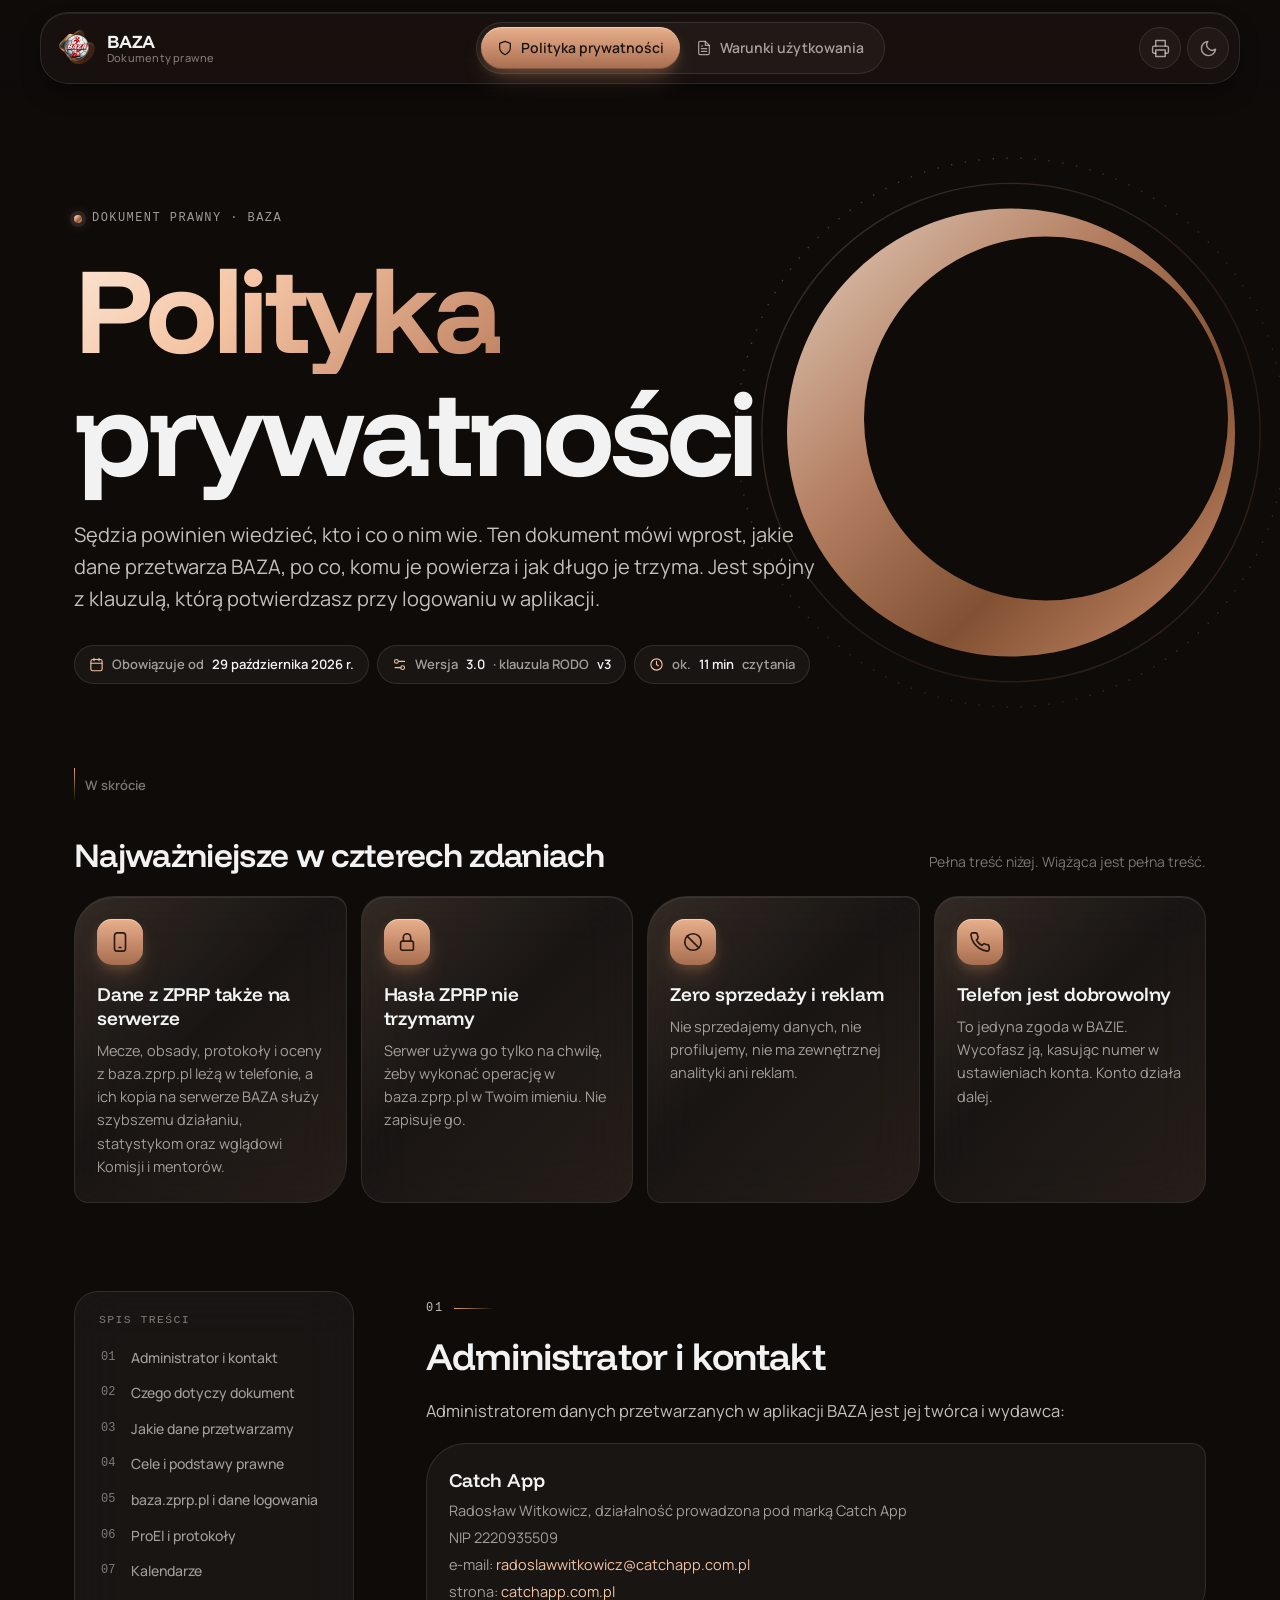
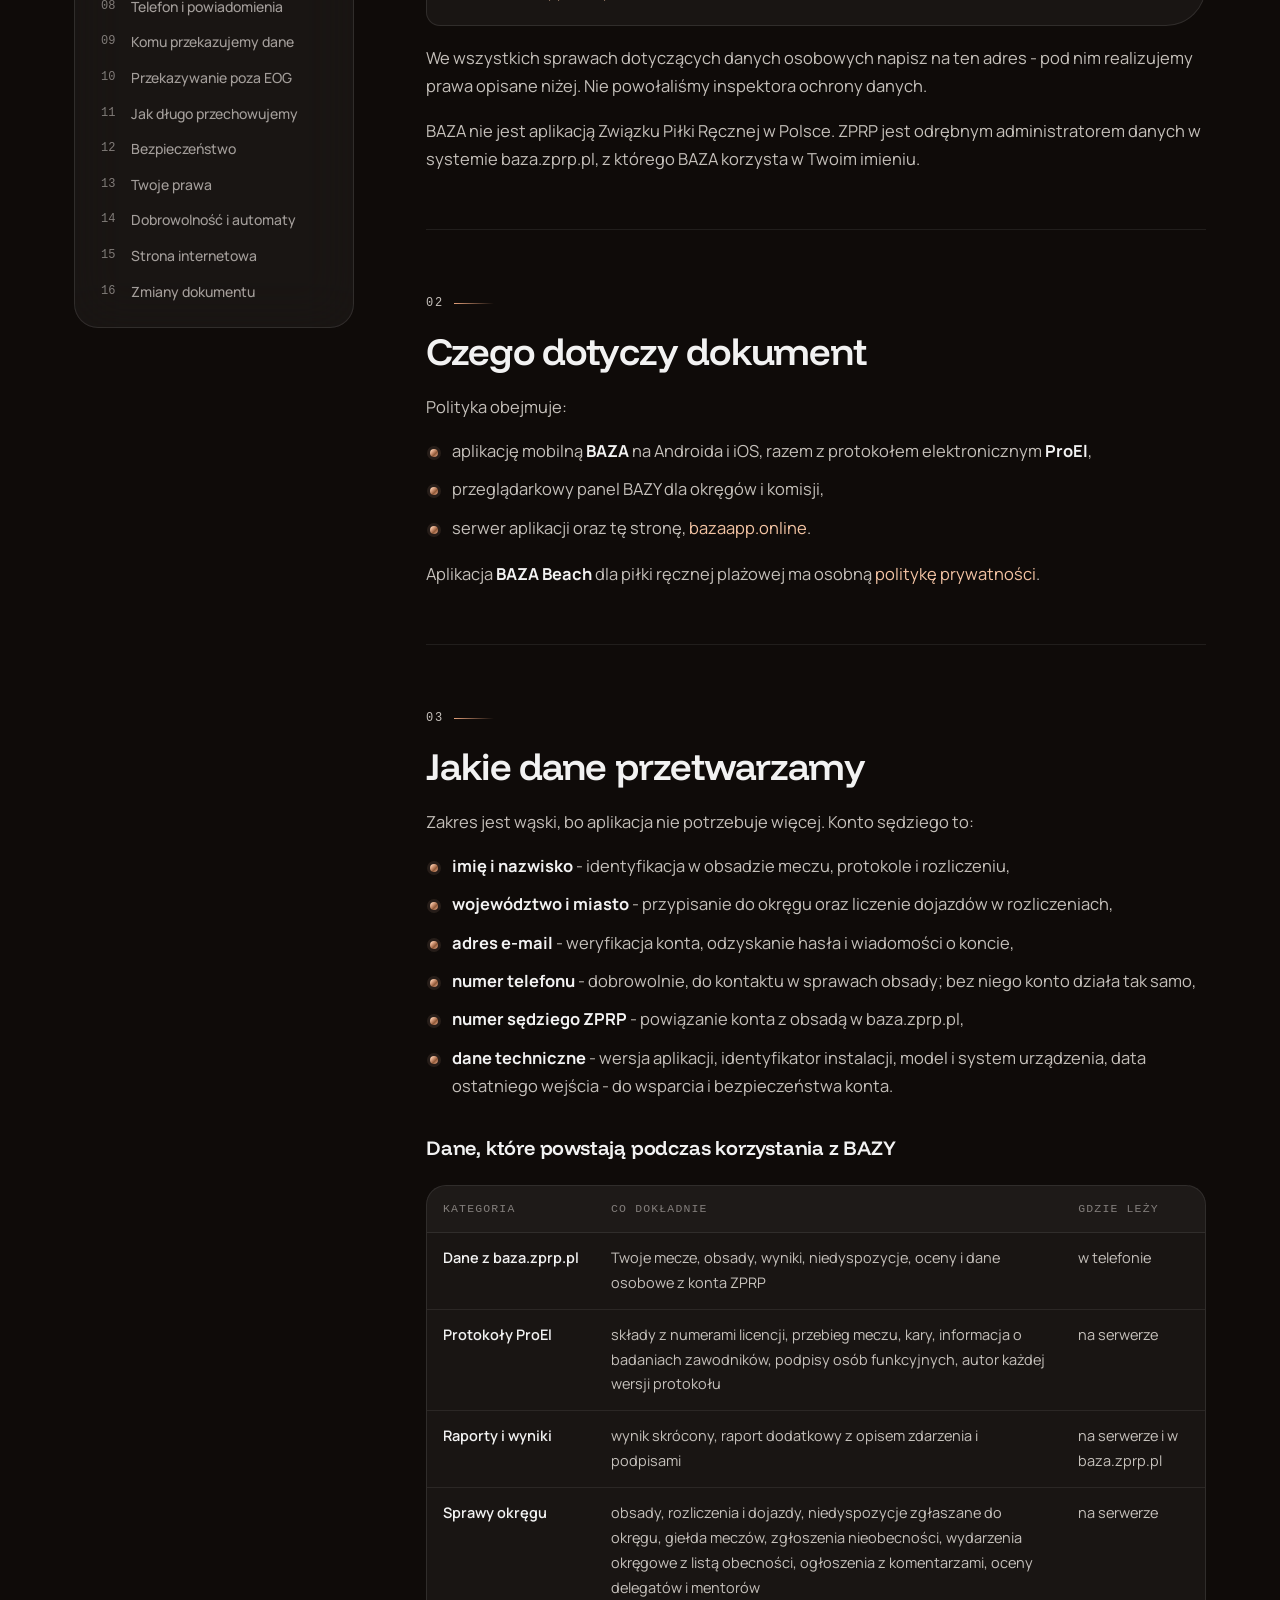
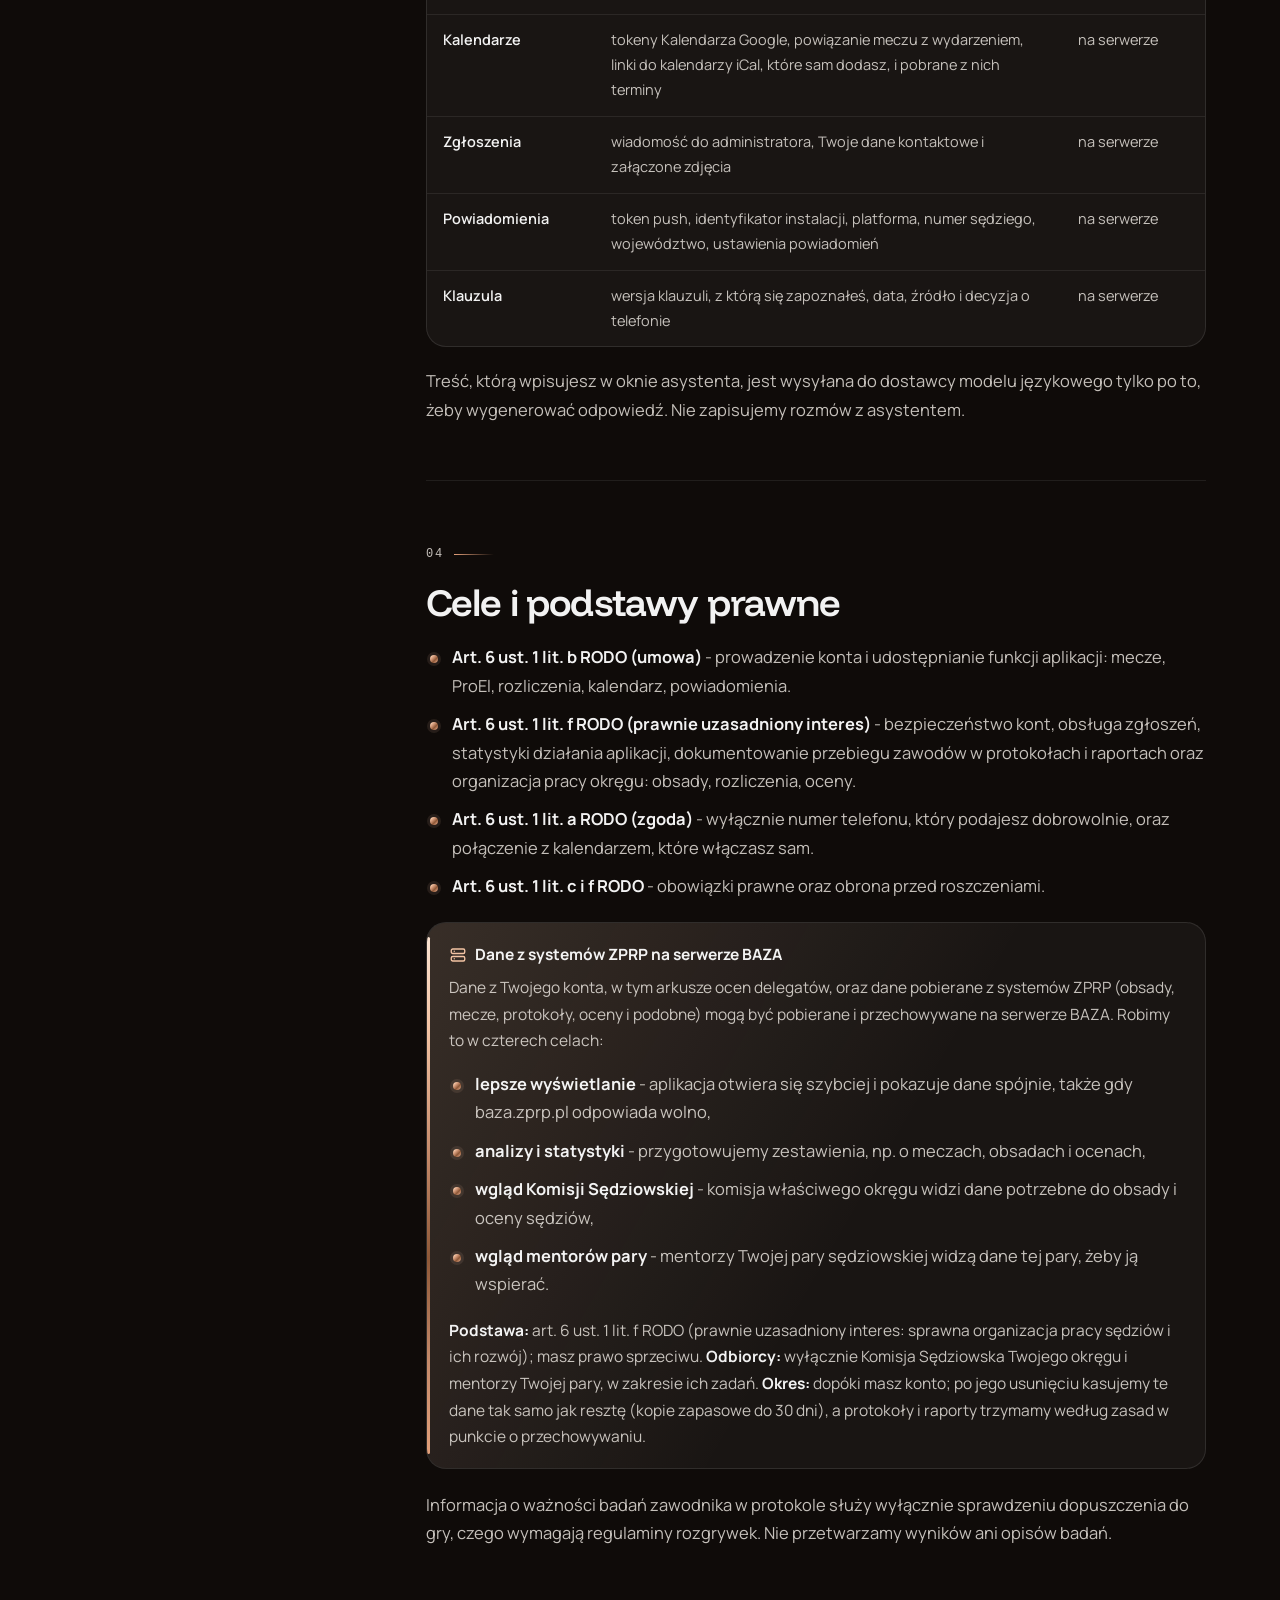
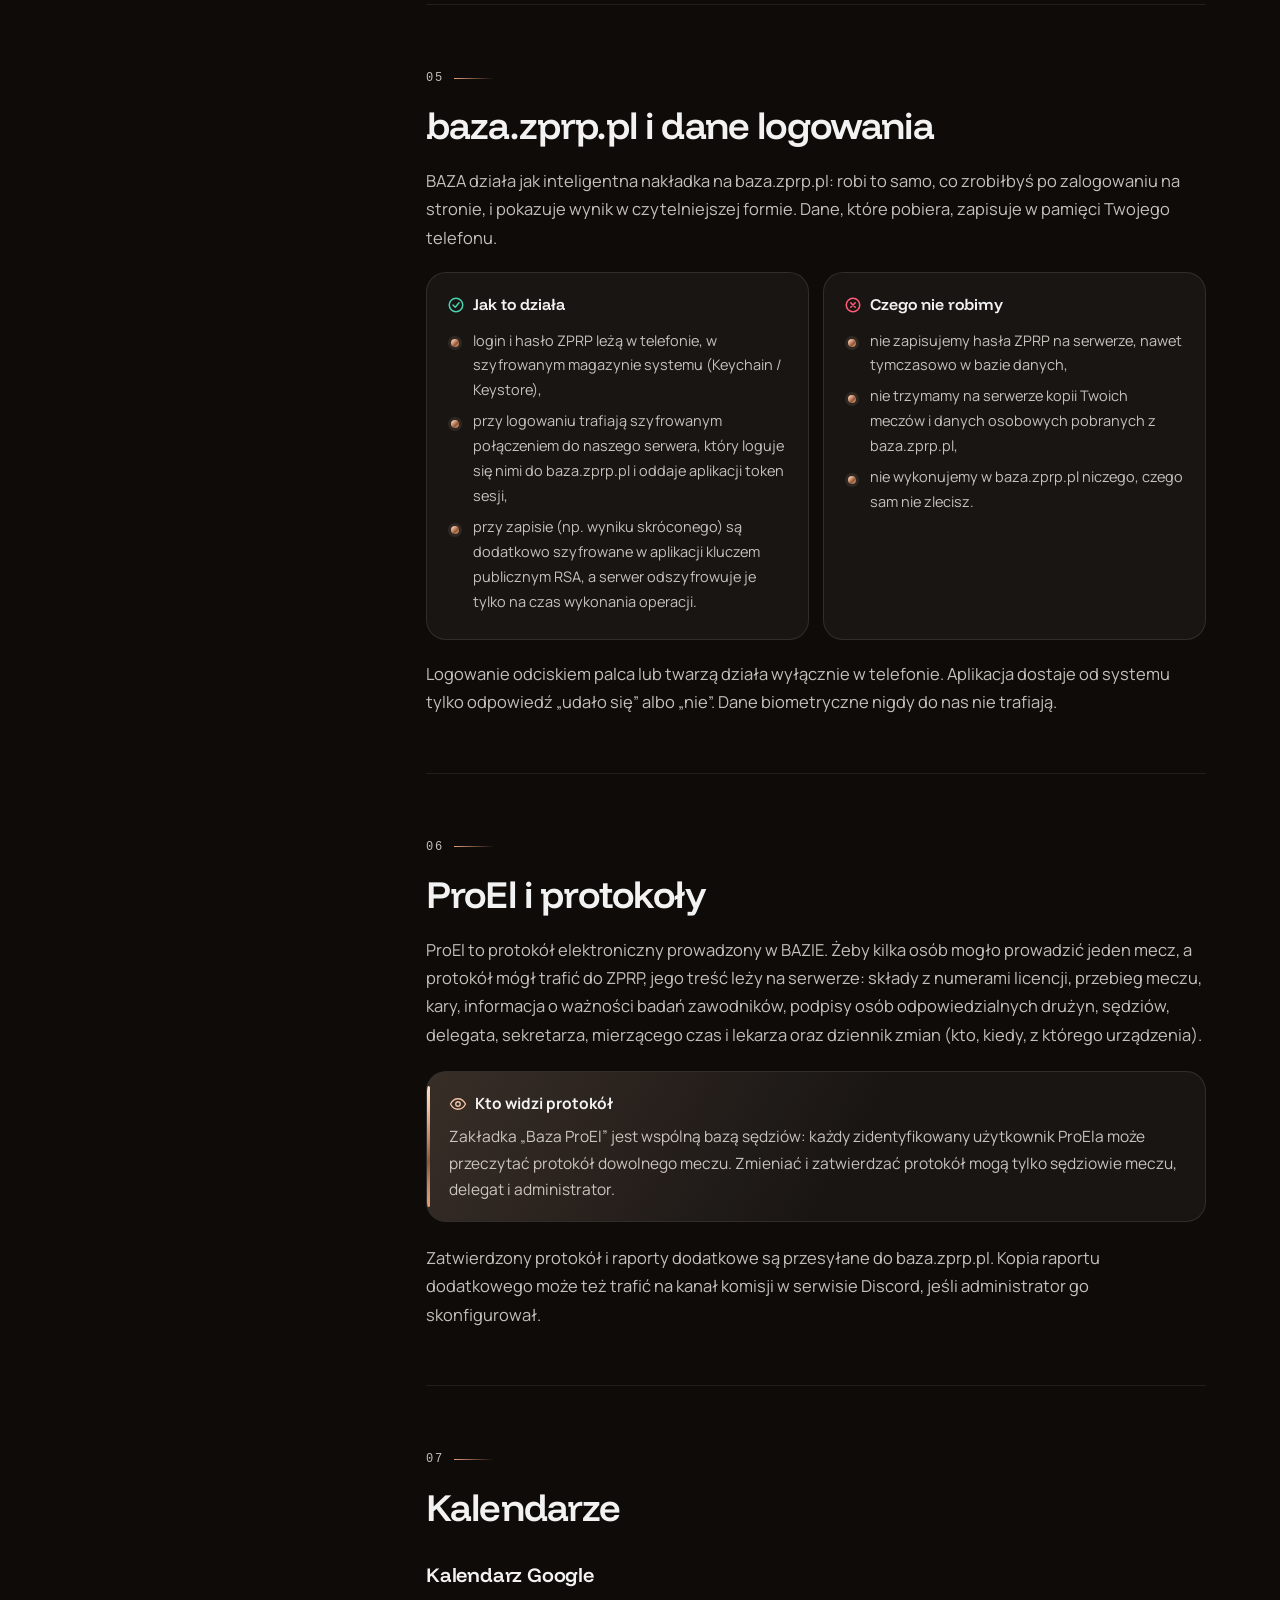
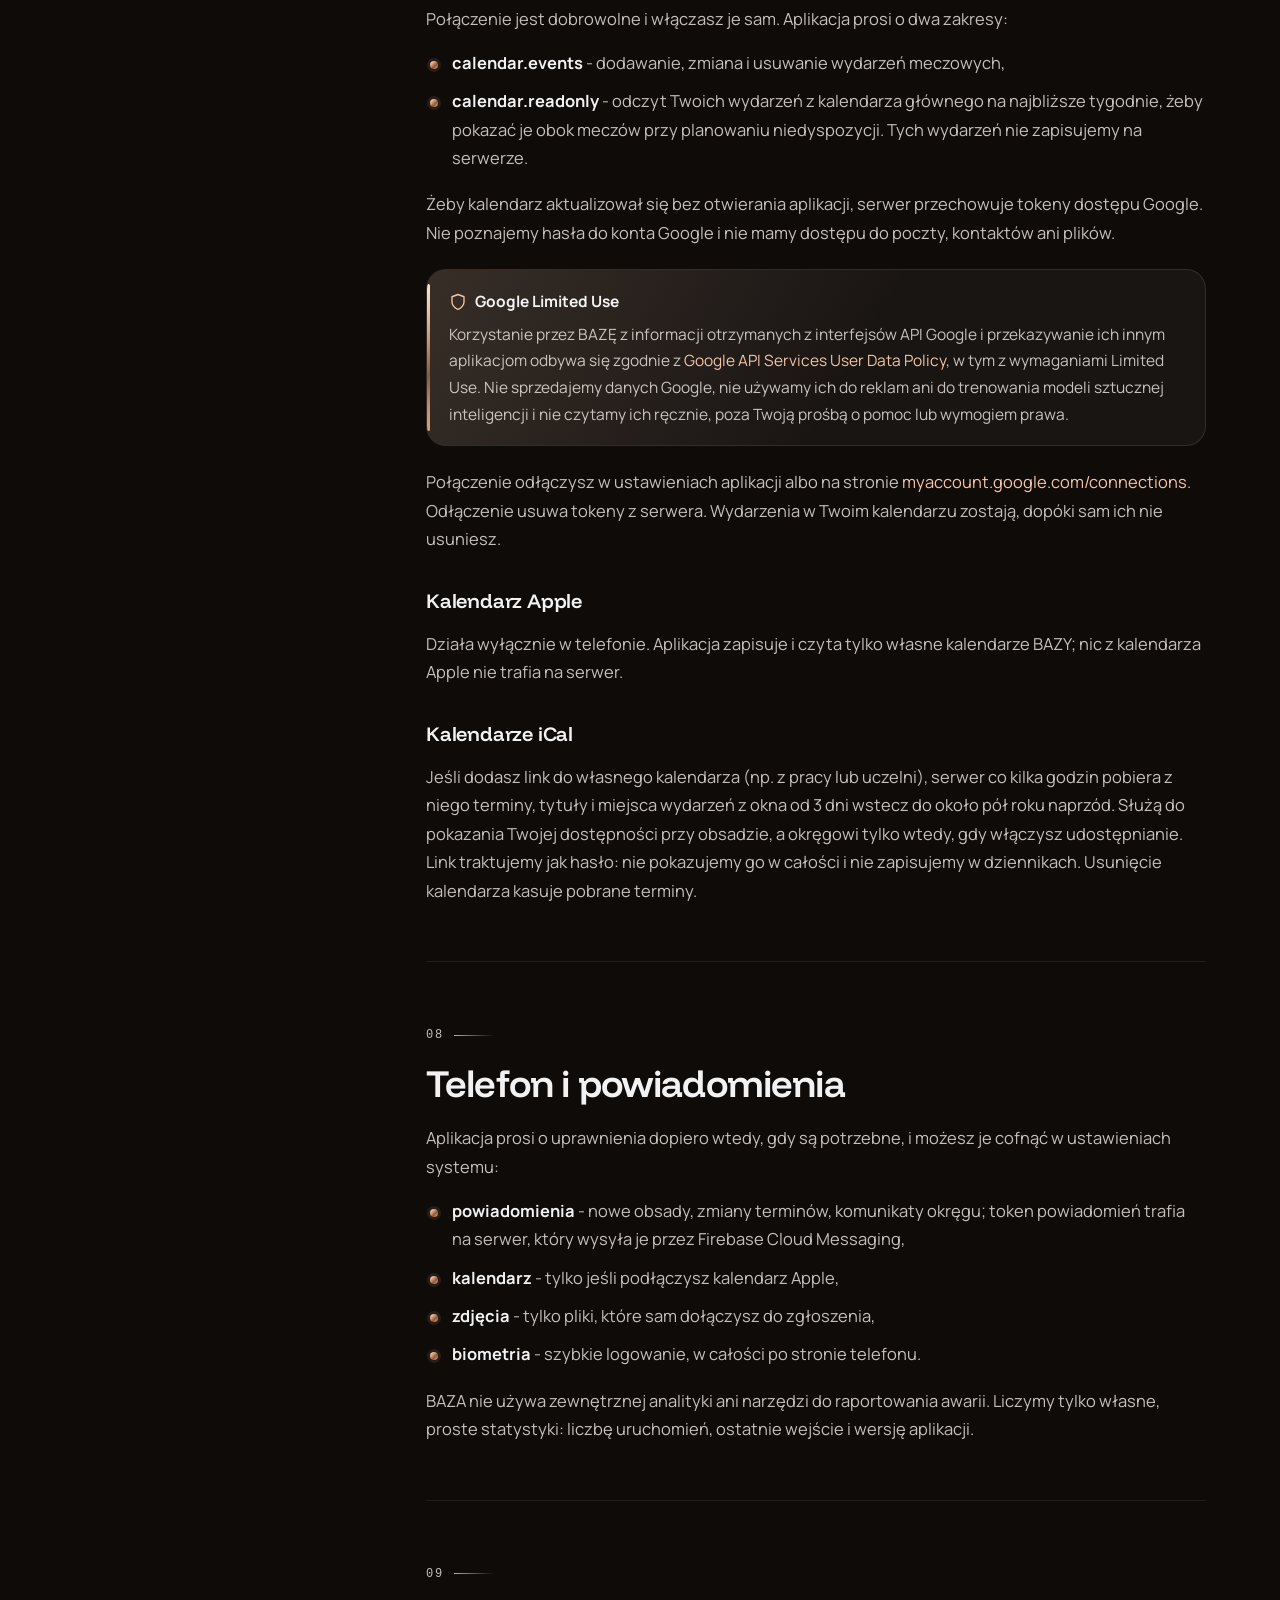
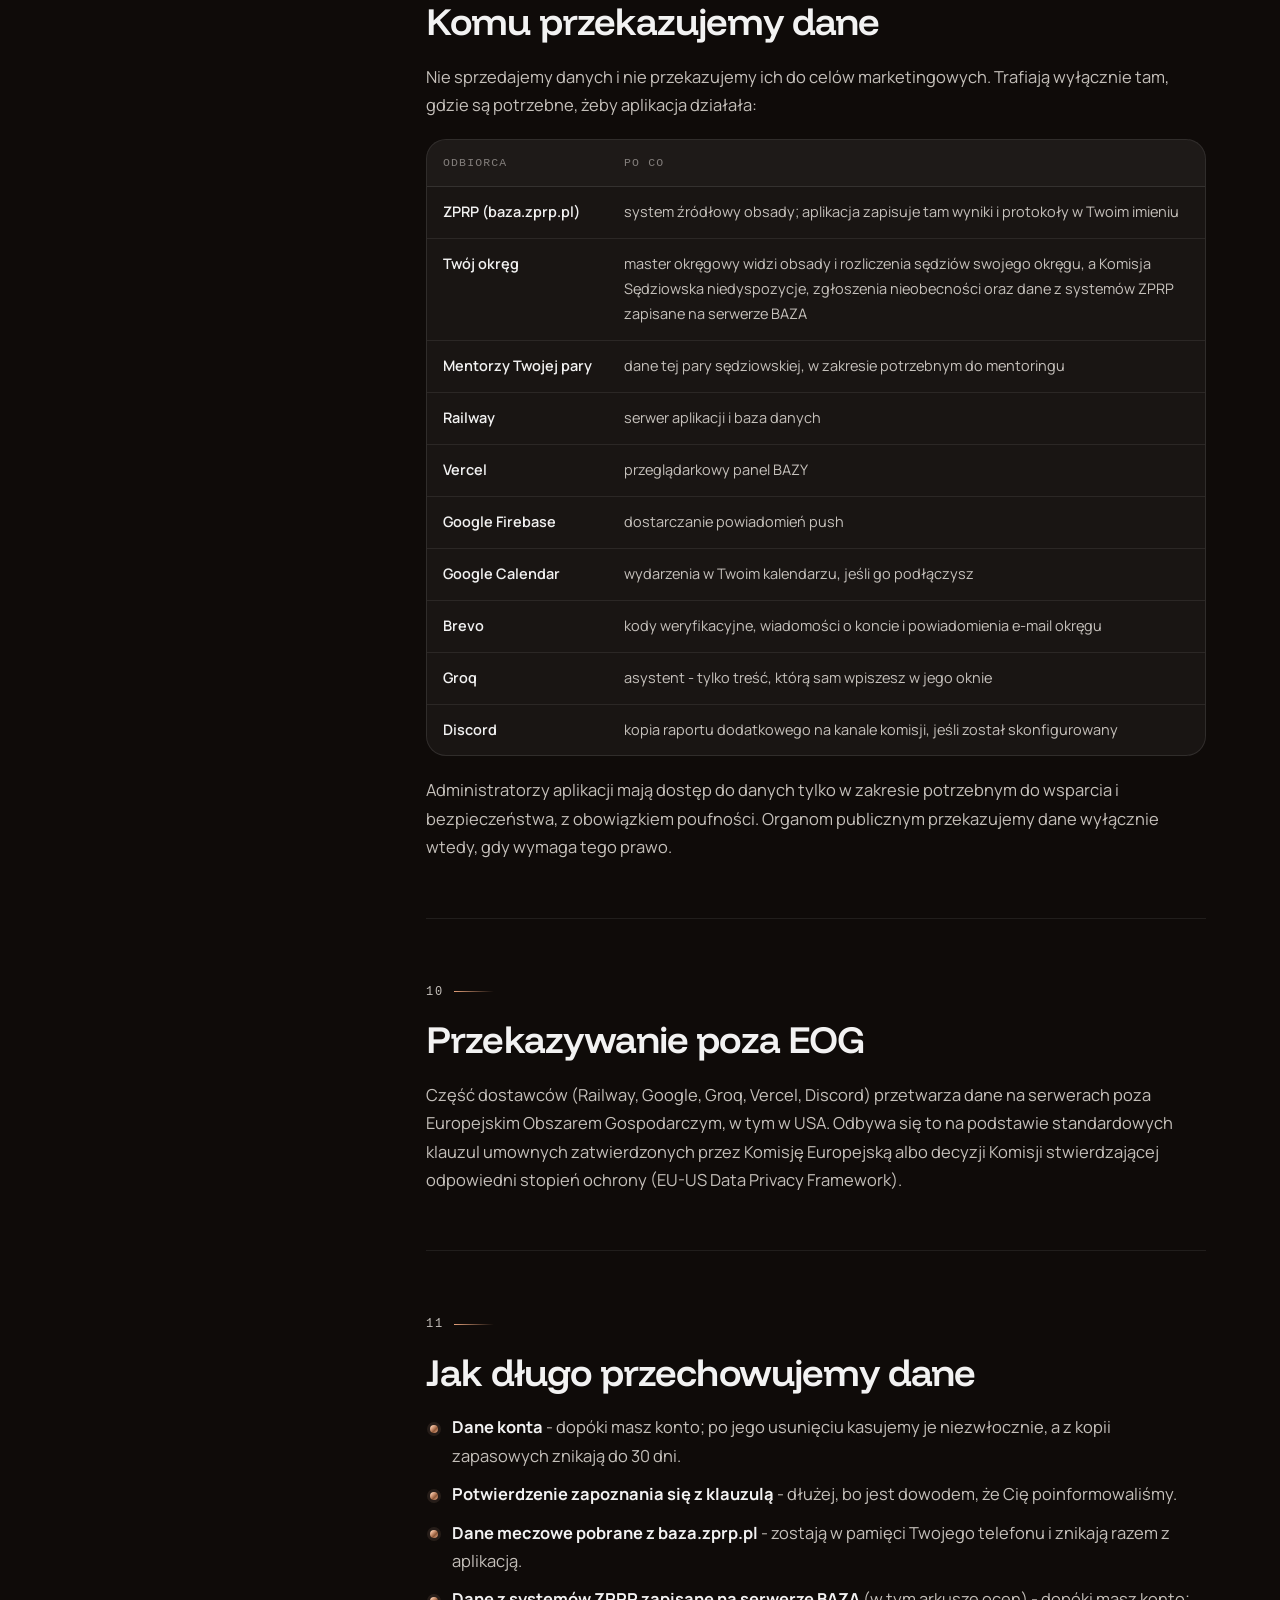
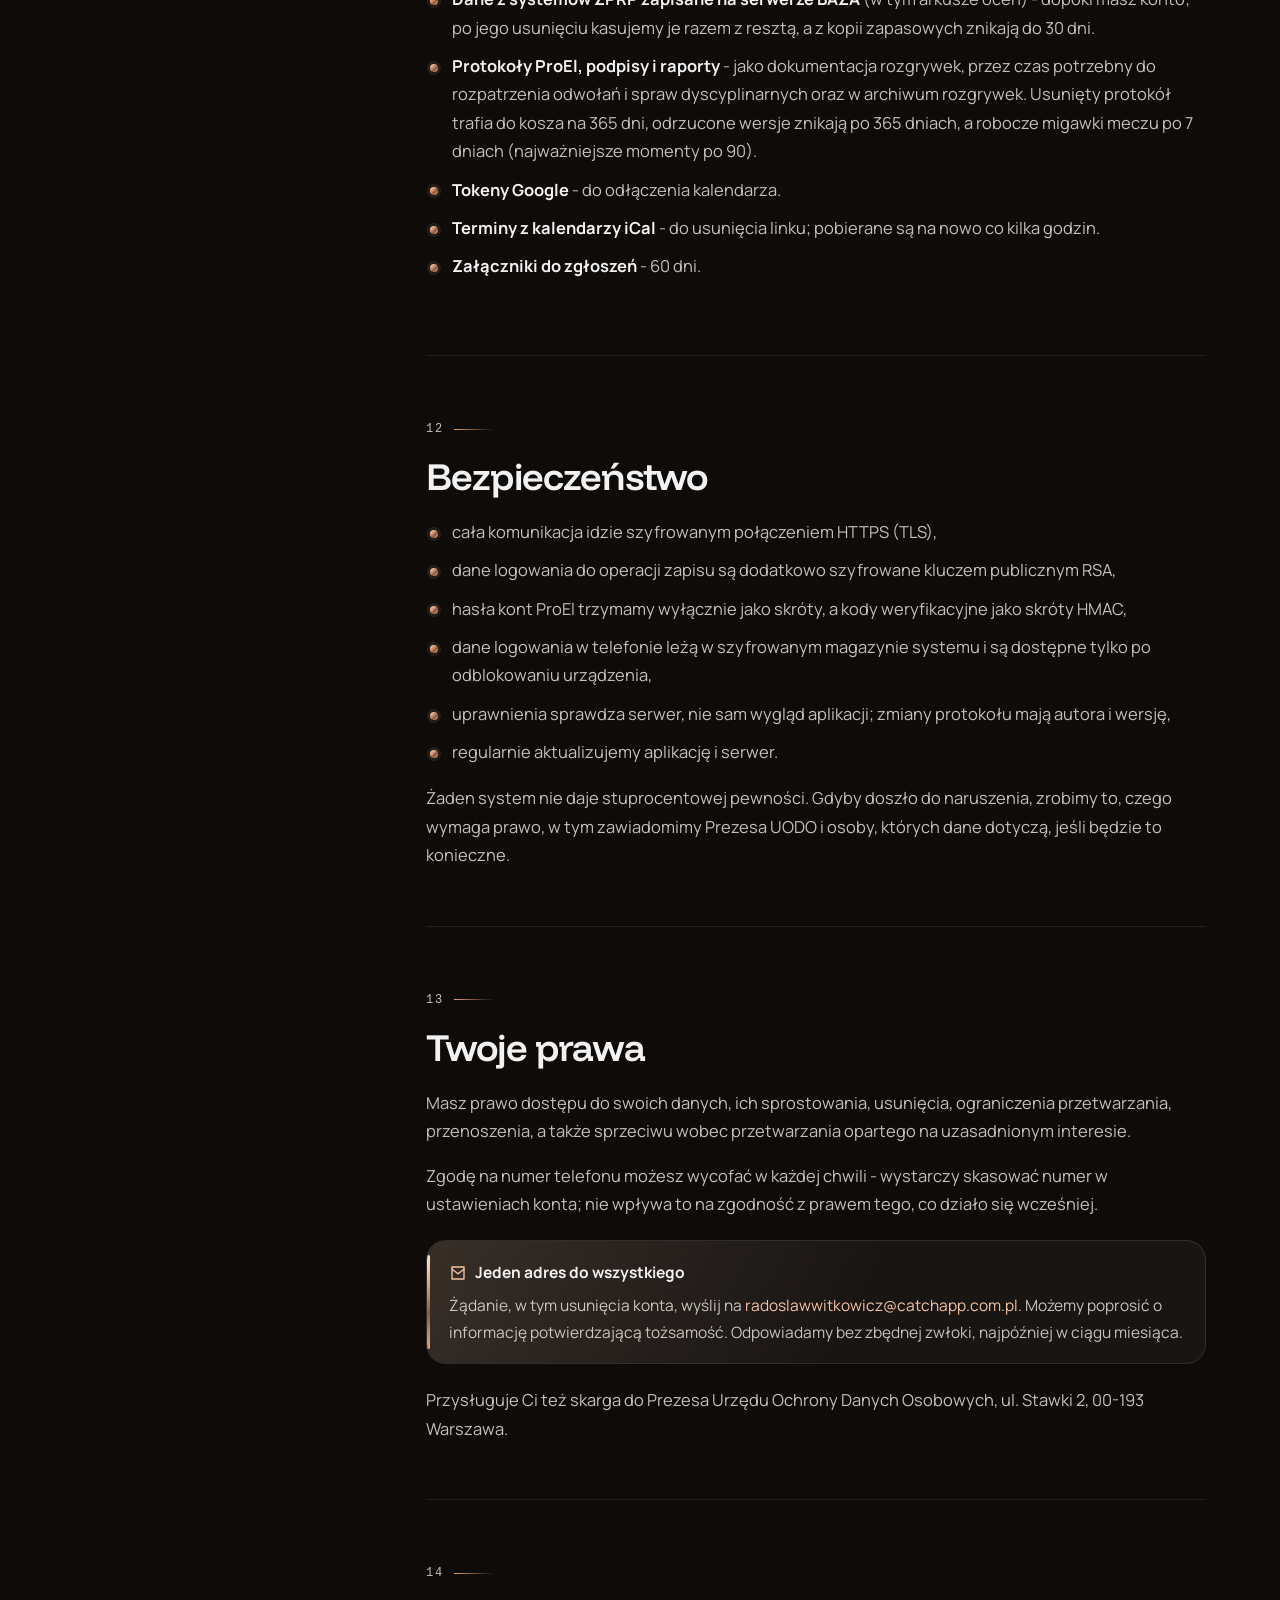
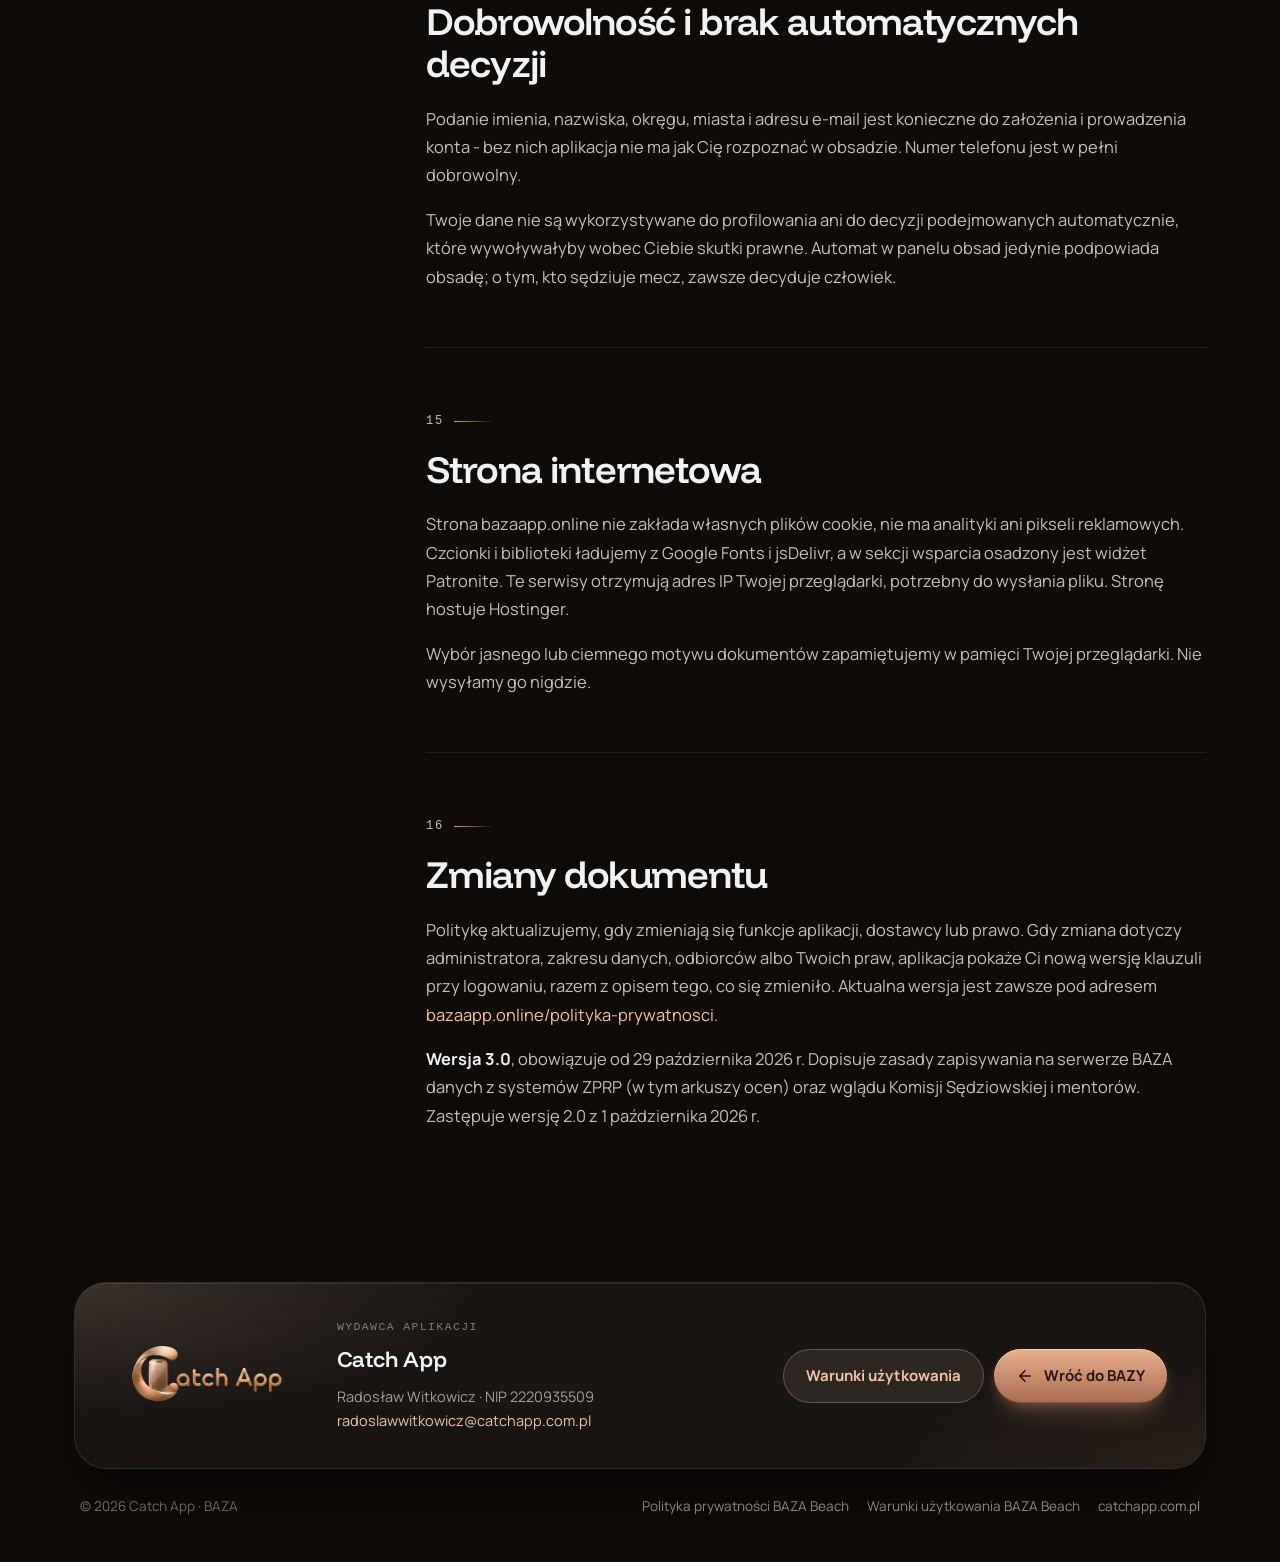
==== commit 3f423f3a: "Polityka prywatności 3.0: dane z systemów ZPRP na serwerze BAZA Co-Authored-By: Claude Sonnet 5.5 <n" ====
--- a/polityka-prywatnosci/index.html
+++ b/polityka-prywatnosci/index.html
@@ -83,8 +83,8 @@
         potwierdzasz przy logowaniu w aplikacji.
       </p>
       <ul class="meta fade-up" style="--d:680ms" aria-label="Informacje o dokumencie">
-        <li><svg viewBox="0 0 24 24" fill="none" stroke="currentColor" stroke-width="1.8" stroke-linecap="round" stroke-linejoin="round" aria-hidden="true"><rect x="3" y="4" width="18" height="18" rx="3"/><path d="M16 2v4M8 2v4M3 10h18"/></svg>Obowiązuje od <strong>1 października 2026 r.</strong></li>
-        <li><svg viewBox="0 0 24 24" fill="none" stroke="currentColor" stroke-width="1.8" stroke-linecap="round" stroke-linejoin="round" aria-hidden="true"><path d="M20 7h-9M14 17H5"/><circle cx="17" cy="17" r="3"/><circle cx="7" cy="7" r="3"/></svg>Wersja <strong>2.0</strong> · klauzula RODO <strong>v2</strong></li>
+        <li><svg viewBox="0 0 24 24" fill="none" stroke="currentColor" stroke-width="1.8" stroke-linecap="round" stroke-linejoin="round" aria-hidden="true"><rect x="3" y="4" width="18" height="18" rx="3"/><path d="M16 2v4M8 2v4M3 10h18"/></svg>Obowiązuje od <strong>29 października 2026 r.</strong></li>
+        <li><svg viewBox="0 0 24 24" fill="none" stroke="currentColor" stroke-width="1.8" stroke-linecap="round" stroke-linejoin="round" aria-hidden="true"><path d="M20 7h-9M14 17H5"/><circle cx="17" cy="17" r="3"/><circle cx="7" cy="7" r="3"/></svg>Wersja <strong>3.0</strong> · klauzula RODO <strong>v3</strong></li>
         <li><svg viewBox="0 0 24 24" fill="none" stroke="currentColor" stroke-width="1.8" stroke-linecap="round" stroke-linejoin="round" aria-hidden="true"><circle cx="12" cy="12" r="9"/><path d="M12 7v5l3 2"/></svg>ok. <strong>11 min</strong> czytania</li>
       </ul>
       <a class="scroll-cue fade-up" style="--d:900ms" href="#w-skrocie"><span class="line" aria-hidden="true"></span>W skrócie</a>
@@ -98,8 +98,8 @@
       <div class="tldr-grid">
         <article class="tile reveal">
           <div class="tile-icon"><svg viewBox="0 0 24 24" fill="none" stroke="currentColor" stroke-width="1.8" stroke-linecap="round" stroke-linejoin="round" aria-hidden="true"><rect x="6" y="2" width="12" height="20" rx="3"/><path d="M11 18h2"/></svg></div>
-          <h3>Twoje mecze żyją w telefonie</h3>
-          <p>Mecze, niedyspozycje i dane pobrane z baza.zprp.pl leżą w pamięci Twojego urządzenia i znikają razem z aplikacją.</p>
+          <h3>Dane z ZPRP także na serwerze</h3>
+          <p>Mecze, obsady, protokoły i oceny z baza.zprp.pl leżą w telefonie, a ich kopia na serwerze BAZA służy szybszemu działaniu, statystykom oraz wglądowi Komisji i mentorów.</p>
         </article>
         <article class="tile reveal">
           <div class="tile-icon"><svg viewBox="0 0 24 24" fill="none" stroke="currentColor" stroke-width="1.8" stroke-linecap="round" stroke-linejoin="round" aria-hidden="true"><rect x="5" y="11" width="14" height="10" rx="2"/><path d="M8 11V7a4 4 0 0 1 8 0v4"/></svg></div>
@@ -213,6 +213,17 @@
             <li><strong>Art. 6 ust. 1 lit. a RODO (zgoda)</strong> - wyłącznie numer telefonu, który podajesz dobrowolnie, oraz połączenie z kalendarzem, które włączasz sam.</li>
             <li><strong>Art. 6 ust. 1 lit. c i f RODO</strong> - obowiązki prawne oraz obrona przed roszczeniami.</li>
           </ul>
+          <div class="callout">
+            <p class="callout-title"><svg viewBox="0 0 24 24" fill="none" stroke="currentColor" stroke-width="1.8" stroke-linecap="round" stroke-linejoin="round" aria-hidden="true"><rect x="3" y="4" width="18" height="6" rx="2"/><rect x="3" y="14" width="18" height="6" rx="2"/><path d="M7 7h.01M7 17h.01"/></svg>Dane z systemów ZPRP na serwerze BAZA</p>
+            <p>Dane z Twojego konta, w tym arkusze ocen delegatów, oraz dane pobierane z systemów ZPRP (obsady, mecze, protokoły, oceny i podobne) mogą być pobierane i przechowywane na serwerze BAZA. Robimy to w czterech celach:</p>
+            <ul>
+              <li><strong>lepsze wyświetlanie</strong> - aplikacja otwiera się szybciej i pokazuje dane spójnie, także gdy baza.zprp.pl odpowiada wolno,</li>
+              <li><strong>analizy i statystyki</strong> - przygotowujemy zestawienia, np. o meczach, obsadach i ocenach,</li>
+              <li><strong>wgląd Komisji Sędziowskiej</strong> - komisja właściwego okręgu widzi dane potrzebne do obsady i oceny sędziów,</li>
+              <li><strong>wgląd mentorów pary</strong> - mentorzy Twojej pary sędziowskiej widzą dane tej pary, żeby ją wspierać.</li>
+            </ul>
+            <p><strong>Podstawa:</strong> art. 6 ust. 1 lit. f RODO (prawnie uzasadniony interes: sprawna organizacja pracy sędziów i ich rozwój); masz prawo sprzeciwu. <strong>Odbiorcy:</strong> wyłącznie Komisja Sędziowska Twojego okręgu i mentorzy Twojej pary, w zakresie ich zadań. <strong>Okres:</strong> dopóki masz konto; po jego usunięciu kasujemy te dane tak samo jak resztę (kopie zapasowe do 30 dni), a protokoły i raporty trzymamy według zasad w punkcie o przechowywaniu.</p>
+          </div>
           <p>Informacja o ważności badań zawodnika w protokole służy wyłącznie sprawdzeniu dopuszczenia do gry, czego wymagają regulaminy rozgrywek. Nie przetwarzamy wyników ani opisów badań.</p>
         </section>
 
@@ -295,7 +306,8 @@
               <thead><tr><th>Odbiorca</th><th>Po co</th></tr></thead>
               <tbody>
                 <tr><td>ZPRP (baza.zprp.pl)</td><td>system źródłowy obsady; aplikacja zapisuje tam wyniki i protokoły w Twoim imieniu</td></tr>
-                <tr><td>Twój okręg</td><td>master okręgowy widzi obsady i rozliczenia sędziów swojego okręgu, a komisja niedyspozycje i zgłoszenia nieobecności</td></tr>
+                <tr><td>Twój okręg</td><td>master okręgowy widzi obsady i rozliczenia sędziów swojego okręgu, a Komisja Sędziowska niedyspozycje, zgłoszenia nieobecności oraz dane z systemów ZPRP zapisane na serwerze BAZA</td></tr>
+                <tr><td>Mentorzy Twojej pary</td><td>dane tej pary sędziowskiej, w zakresie potrzebnym do mentoringu</td></tr>
                 <tr><td>Railway</td><td>serwer aplikacji i baza danych</td></tr>
                 <tr><td>Vercel</td><td>przeglądarkowy panel BAZY</td></tr>
                 <tr><td>Google Firebase</td><td>dostarczanie powiadomień push</td></tr>
@@ -322,6 +334,7 @@
             <li><strong>Dane konta</strong> - dopóki masz konto; po jego usunięciu kasujemy je niezwłocznie, a z kopii zapasowych znikają do 30 dni.</li>
             <li><strong>Potwierdzenie zapoznania się z klauzulą</strong> - dłużej, bo jest dowodem, że Cię poinformowaliśmy.</li>
             <li><strong>Dane meczowe pobrane z baza.zprp.pl</strong> - zostają w pamięci Twojego telefonu i znikają razem z aplikacją.</li>
+            <li><strong>Dane z systemów ZPRP zapisane na serwerze BAZA</strong> (w tym arkusze ocen) - dopóki masz konto; po jego usunięciu kasujemy je razem z resztą, a z kopii zapasowych znikają do 30 dni.</li>
             <li><strong>Protokoły ProEl, podpisy i raporty</strong> - jako dokumentacja rozgrywek, przez czas potrzebny do rozpatrzenia odwołań i spraw dyscyplinarnych oraz w archiwum rozgrywek. Usunięty protokół trafia do kosza na 365 dni, odrzucone wersje znikają po 365 dniach, a robocze migawki meczu po 7 dniach (najważniejsze momenty po 90).</li>
             <li><strong>Tokeny Google</strong> - do odłączenia kalendarza.</li>
             <li><strong>Terminy z kalendarzy iCal</strong> - do usunięcia linku; pobierane są na nowo co kilka godzin.</li>
@@ -373,7 +386,7 @@
           <p class="section-num">16</p>
           <h2>Zmiany dokumentu</h2>
           <p>Politykę aktualizujemy, gdy zmieniają się funkcje aplikacji, dostawcy lub prawo. Gdy zmiana dotyczy administratora, zakresu danych, odbiorców albo Twoich praw, aplikacja pokaże Ci nową wersję klauzuli przy logowaniu, razem z opisem tego, co się zmieniło. Aktualna wersja jest zawsze pod adresem <a href="https://bazaapp.online/polityka-prywatnosci/">bazaapp.online/polityka-prywatnosci</a>.</p>
-          <p><strong>Wersja 2.0</strong>, obowiązuje od 1 października 2026 r. Zastępuje wersję 1.0 publikowaną na stronie bazaapp.online.</p>
+          <p><strong>Wersja 3.0</strong>, obowiązuje od 29 października 2026 r. Dopisuje zasady zapisywania na serwerze BAZA danych z systemów ZPRP (w tym arkuszy ocen) oraz wglądu Komisji Sędziowskiej i mentorów. Zastępuje wersję 2.0 z 1 października 2026 r.</p>
         </section>
       </article>
     </div>
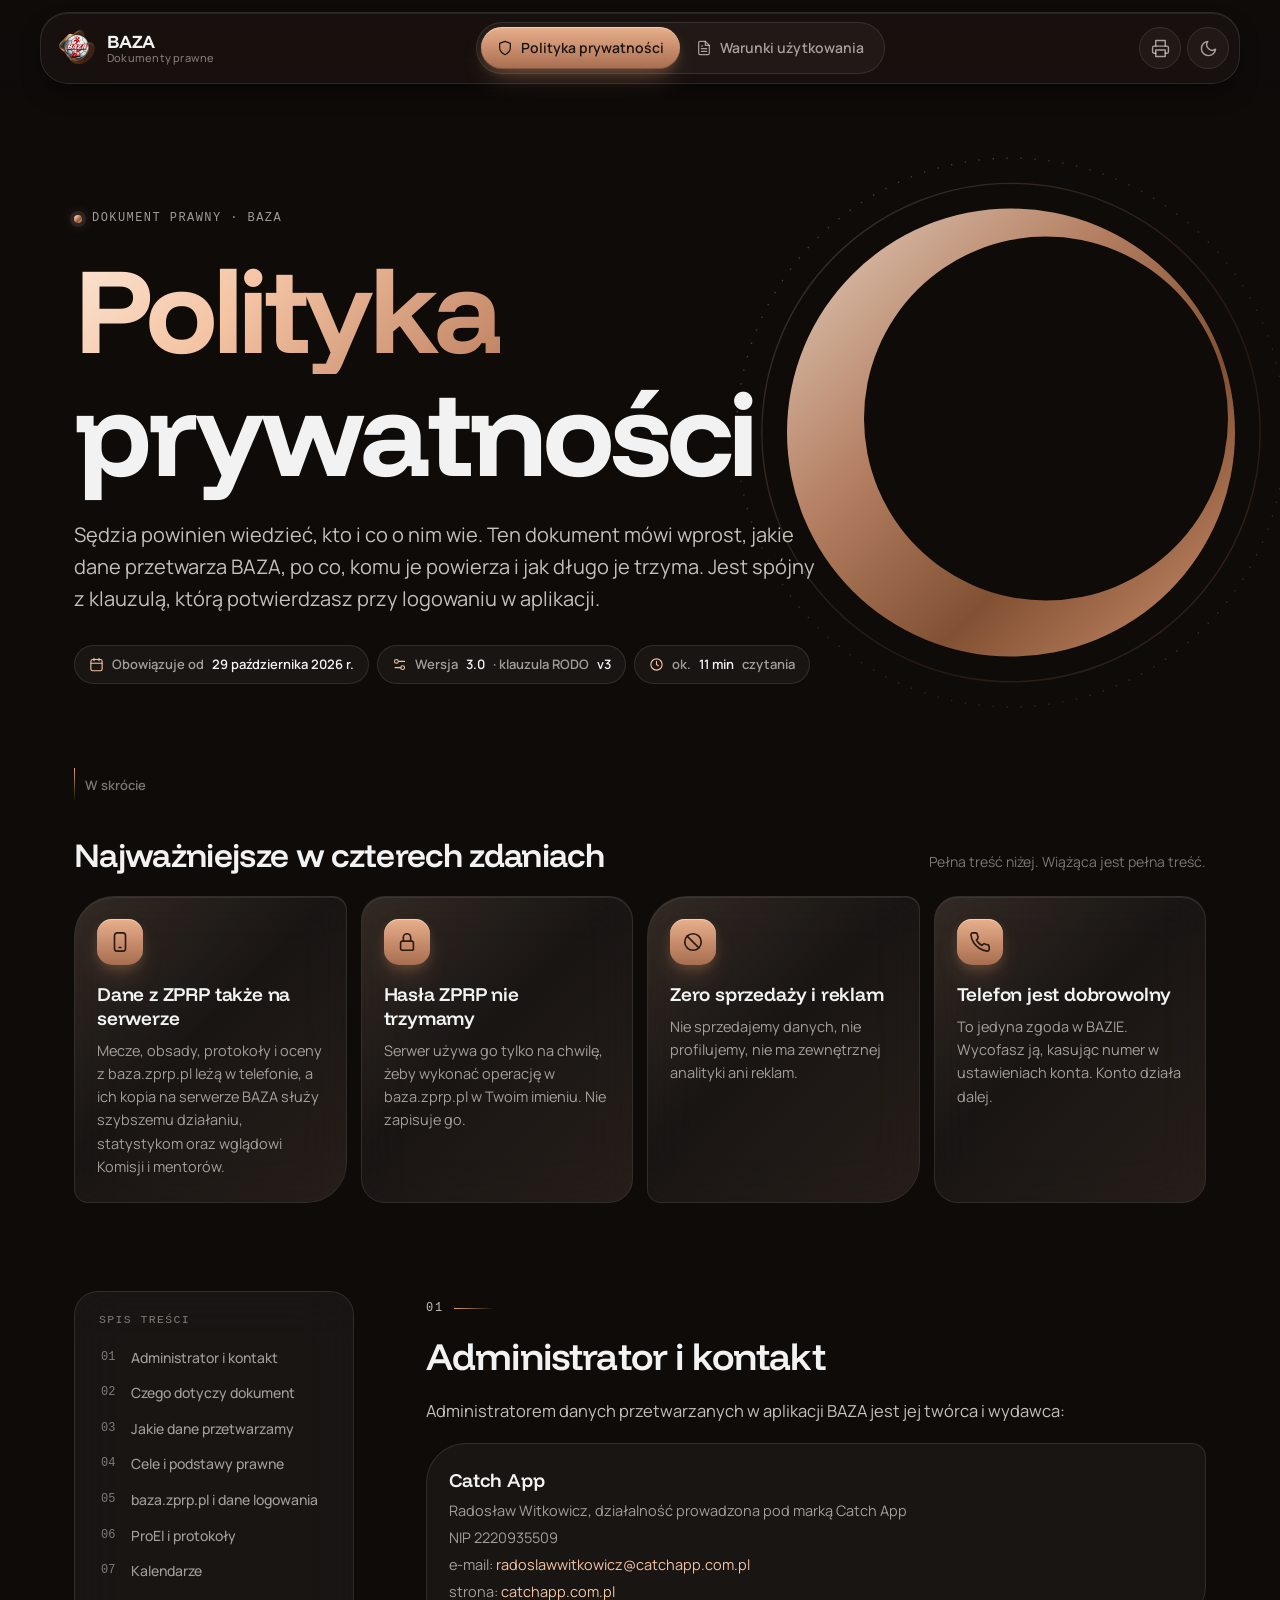
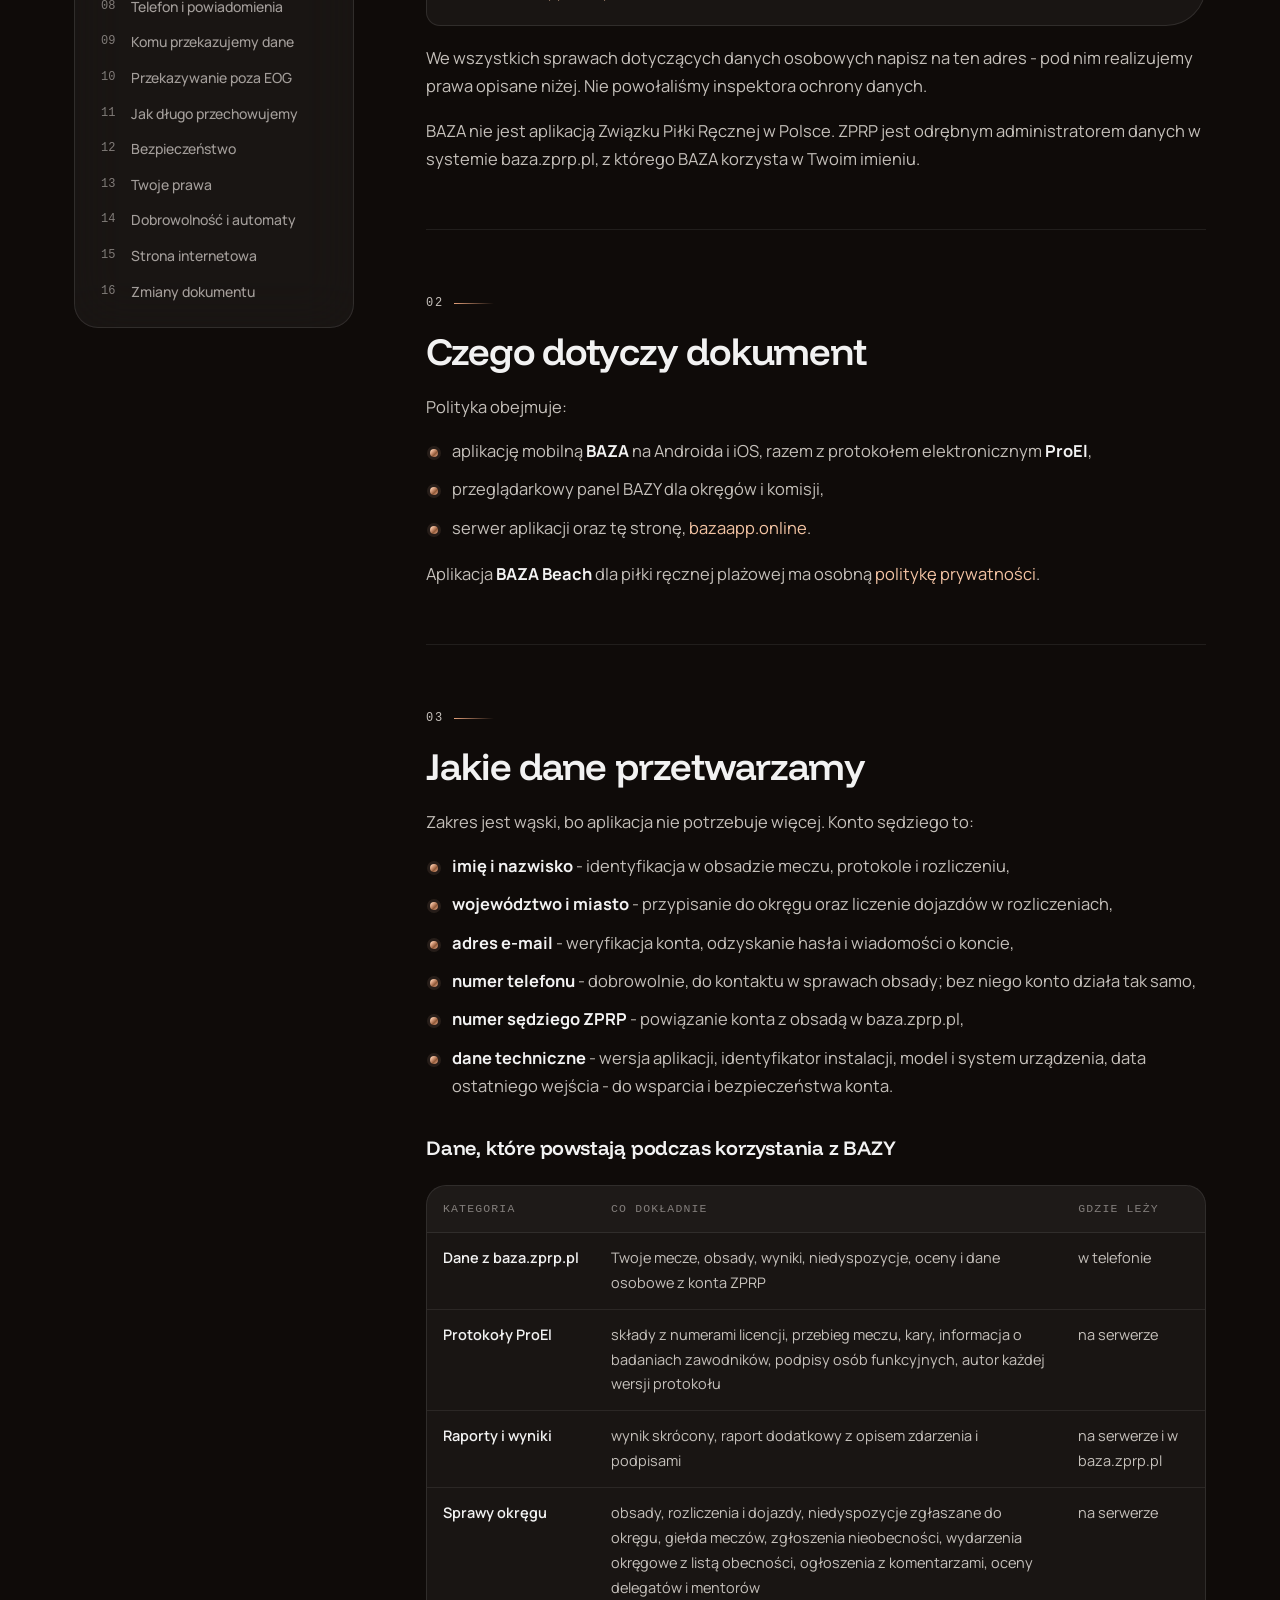
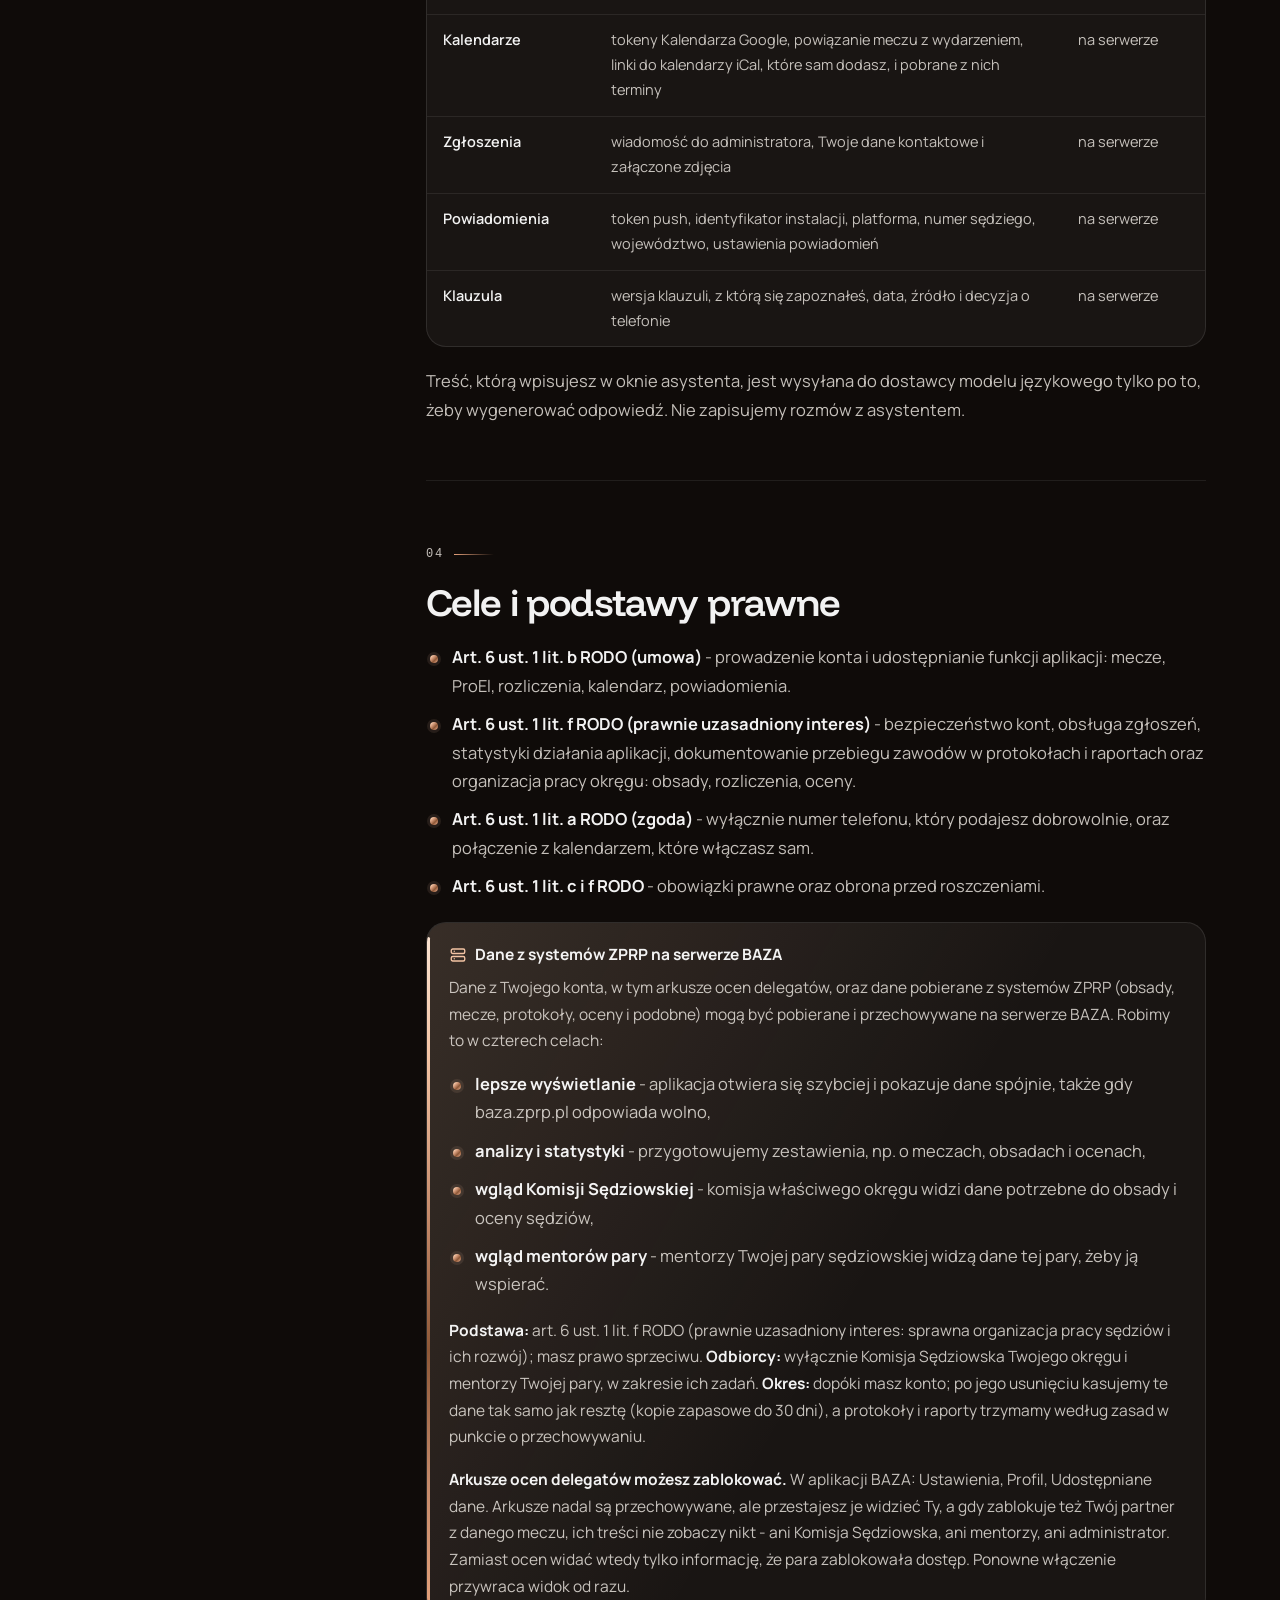
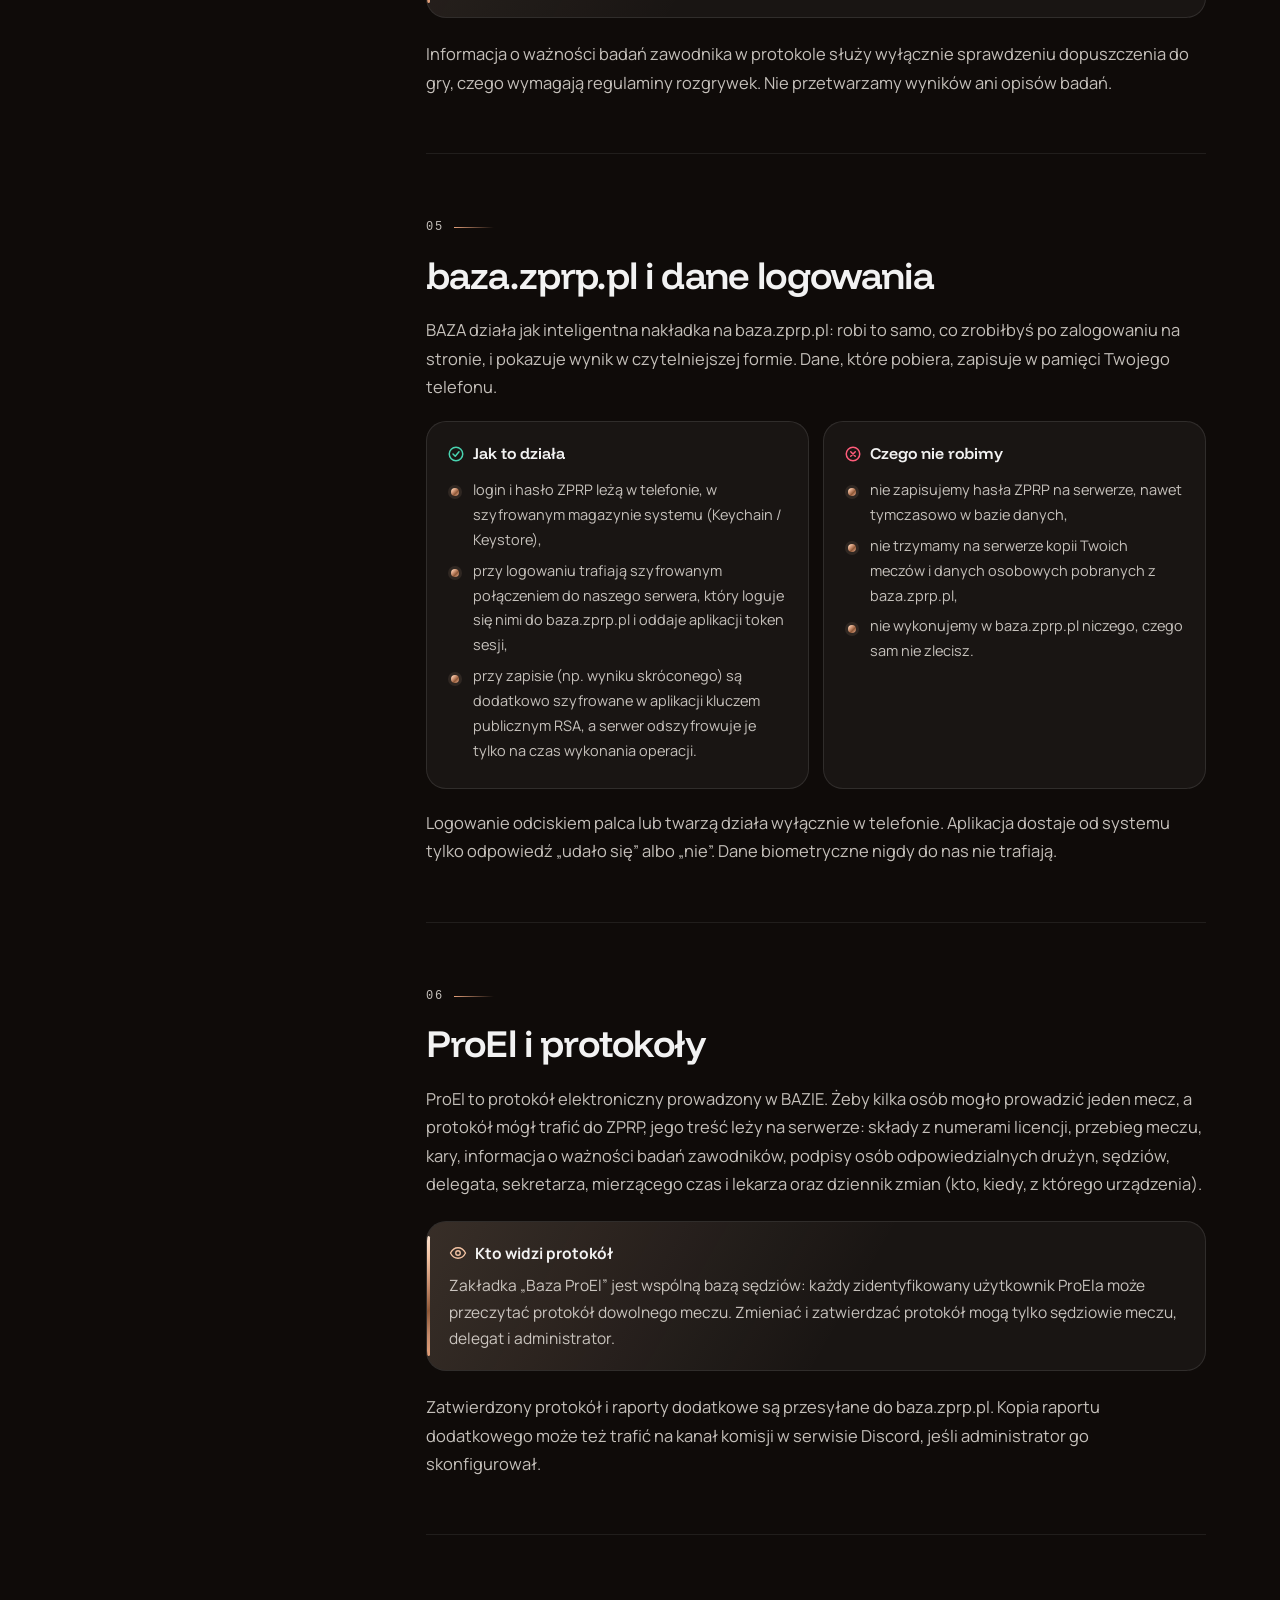
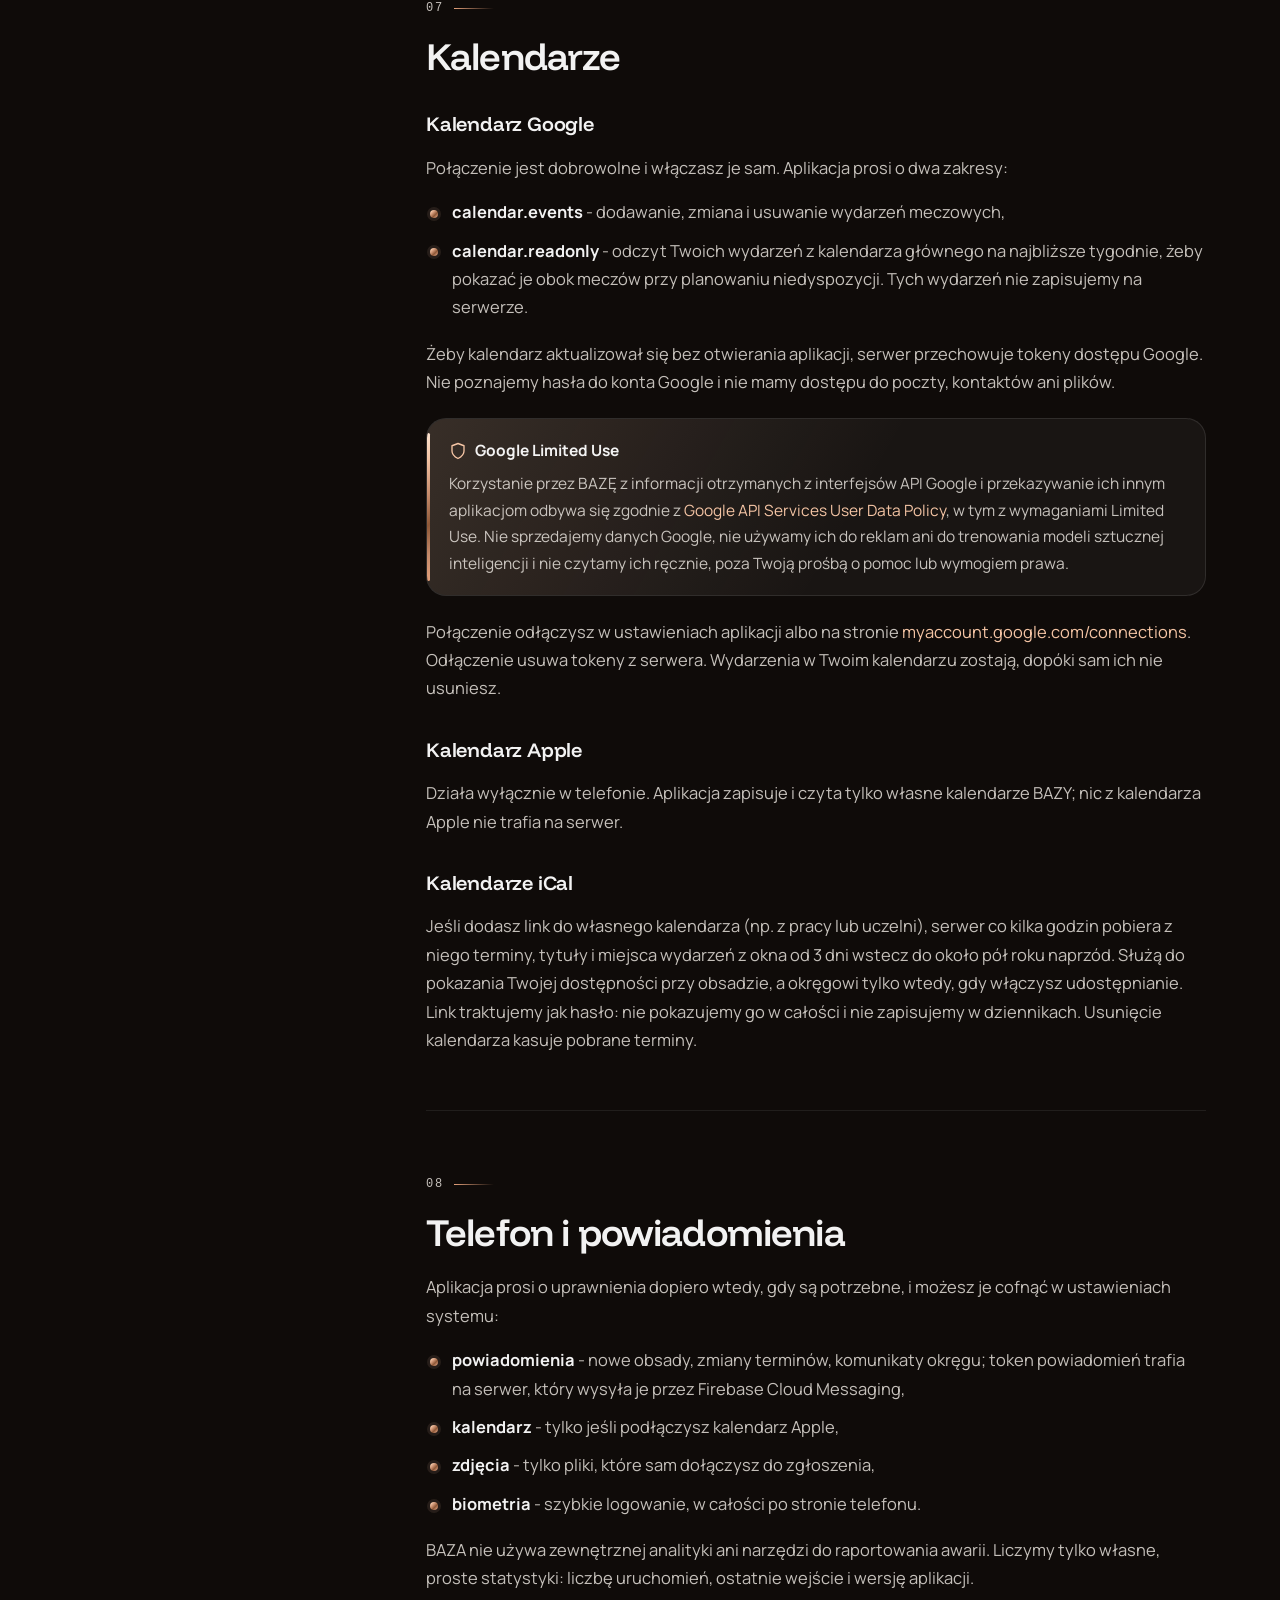
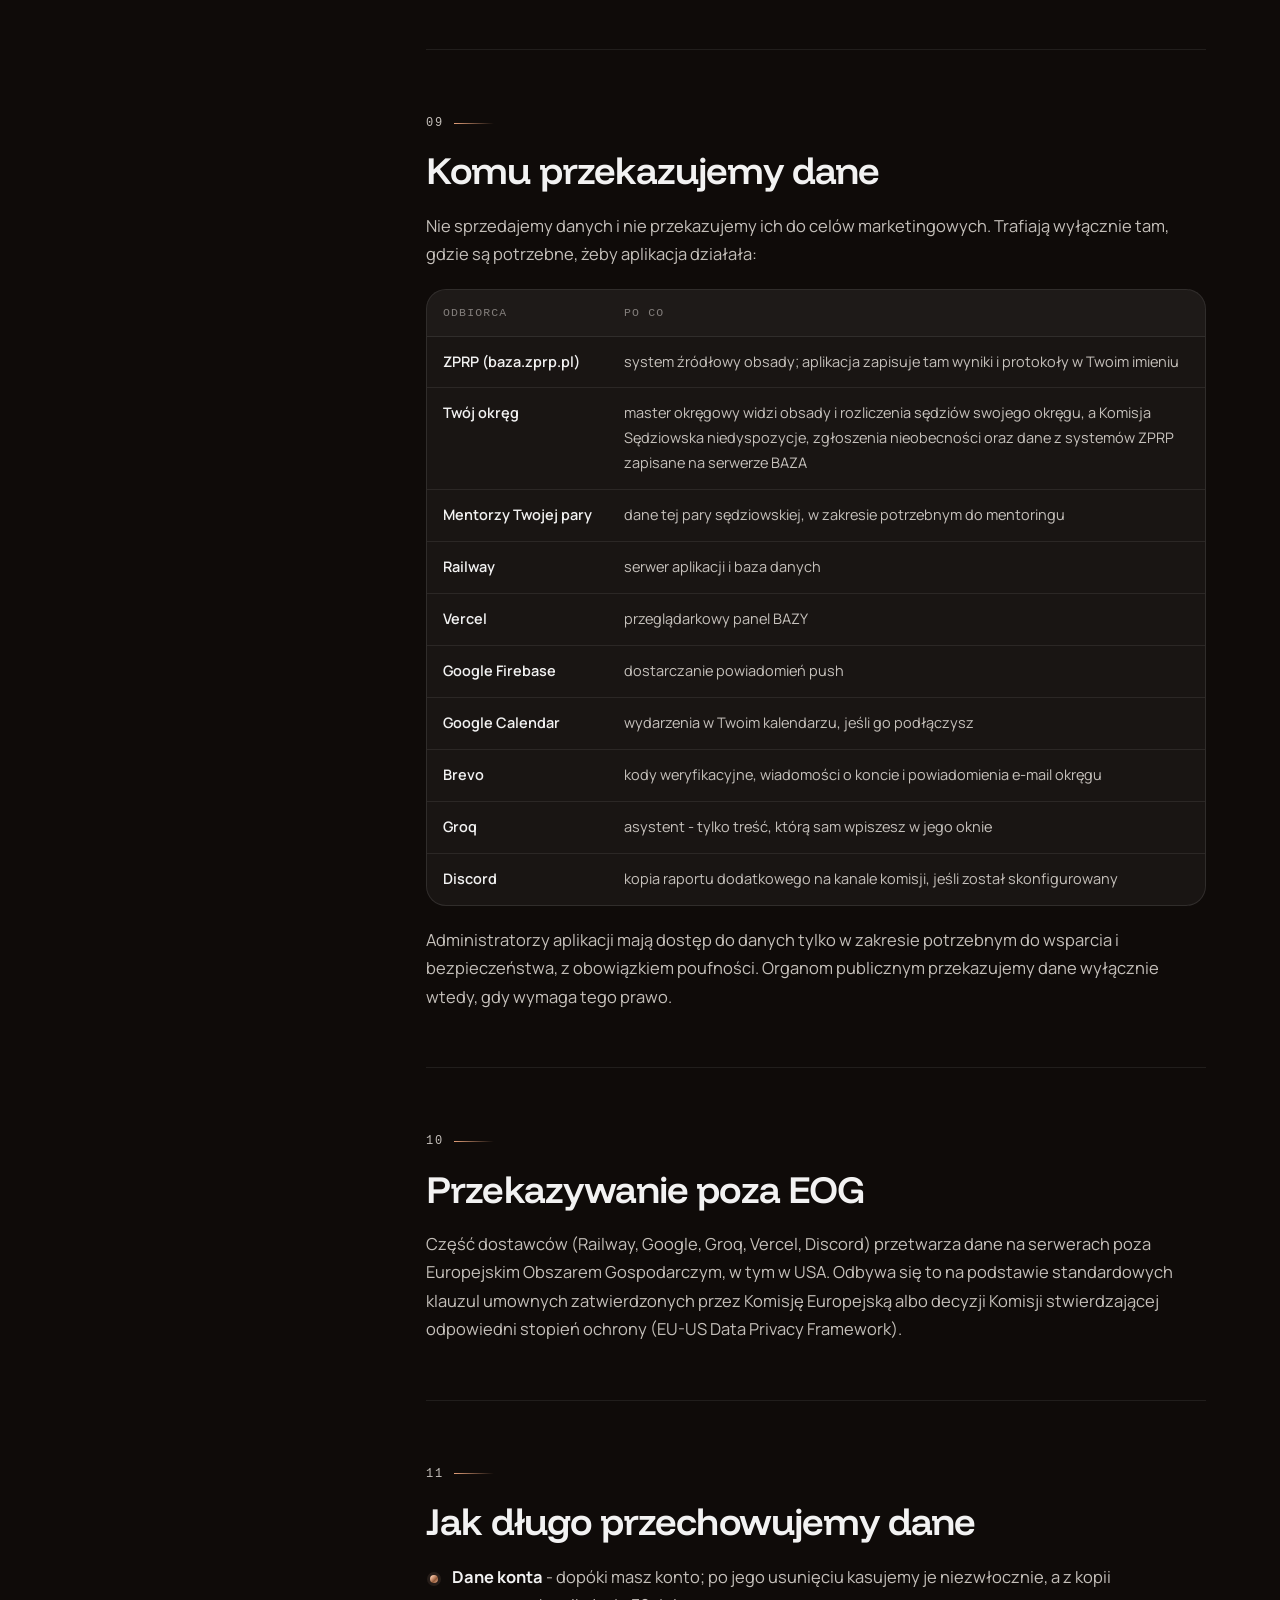
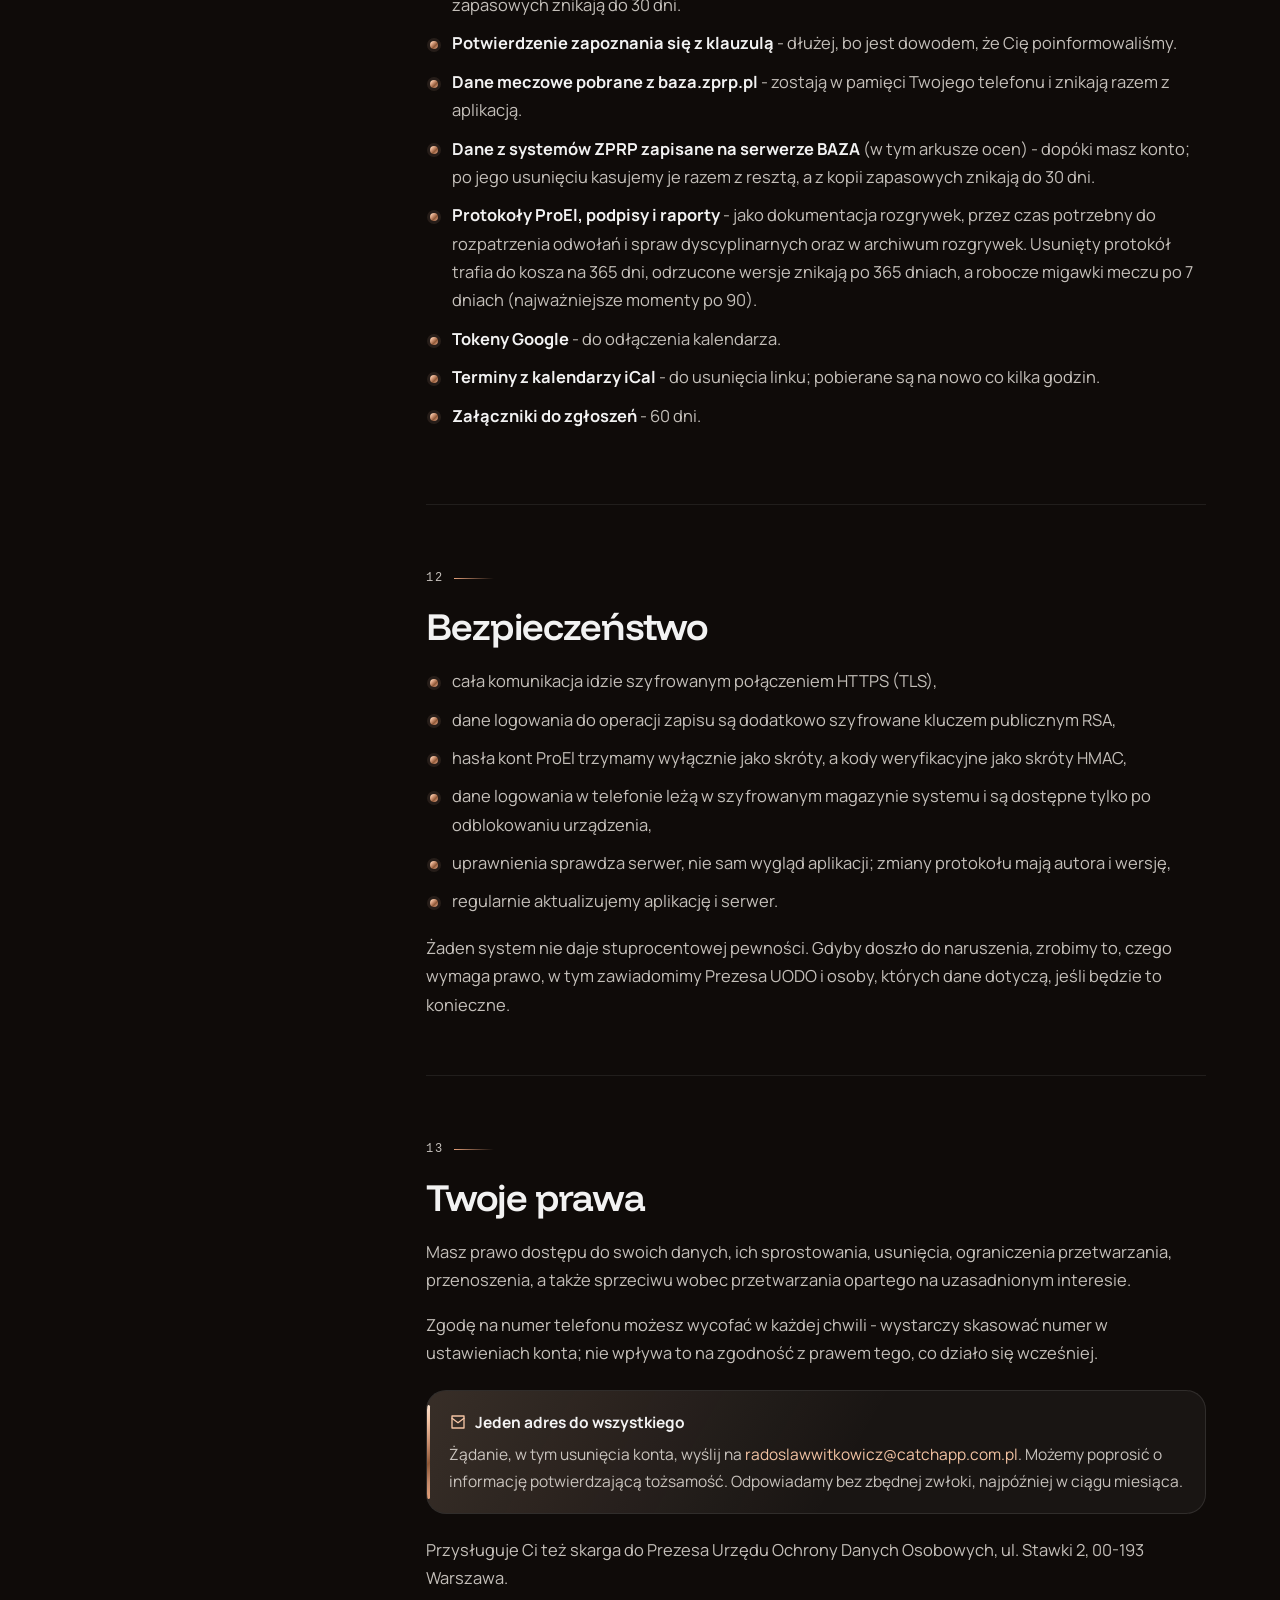
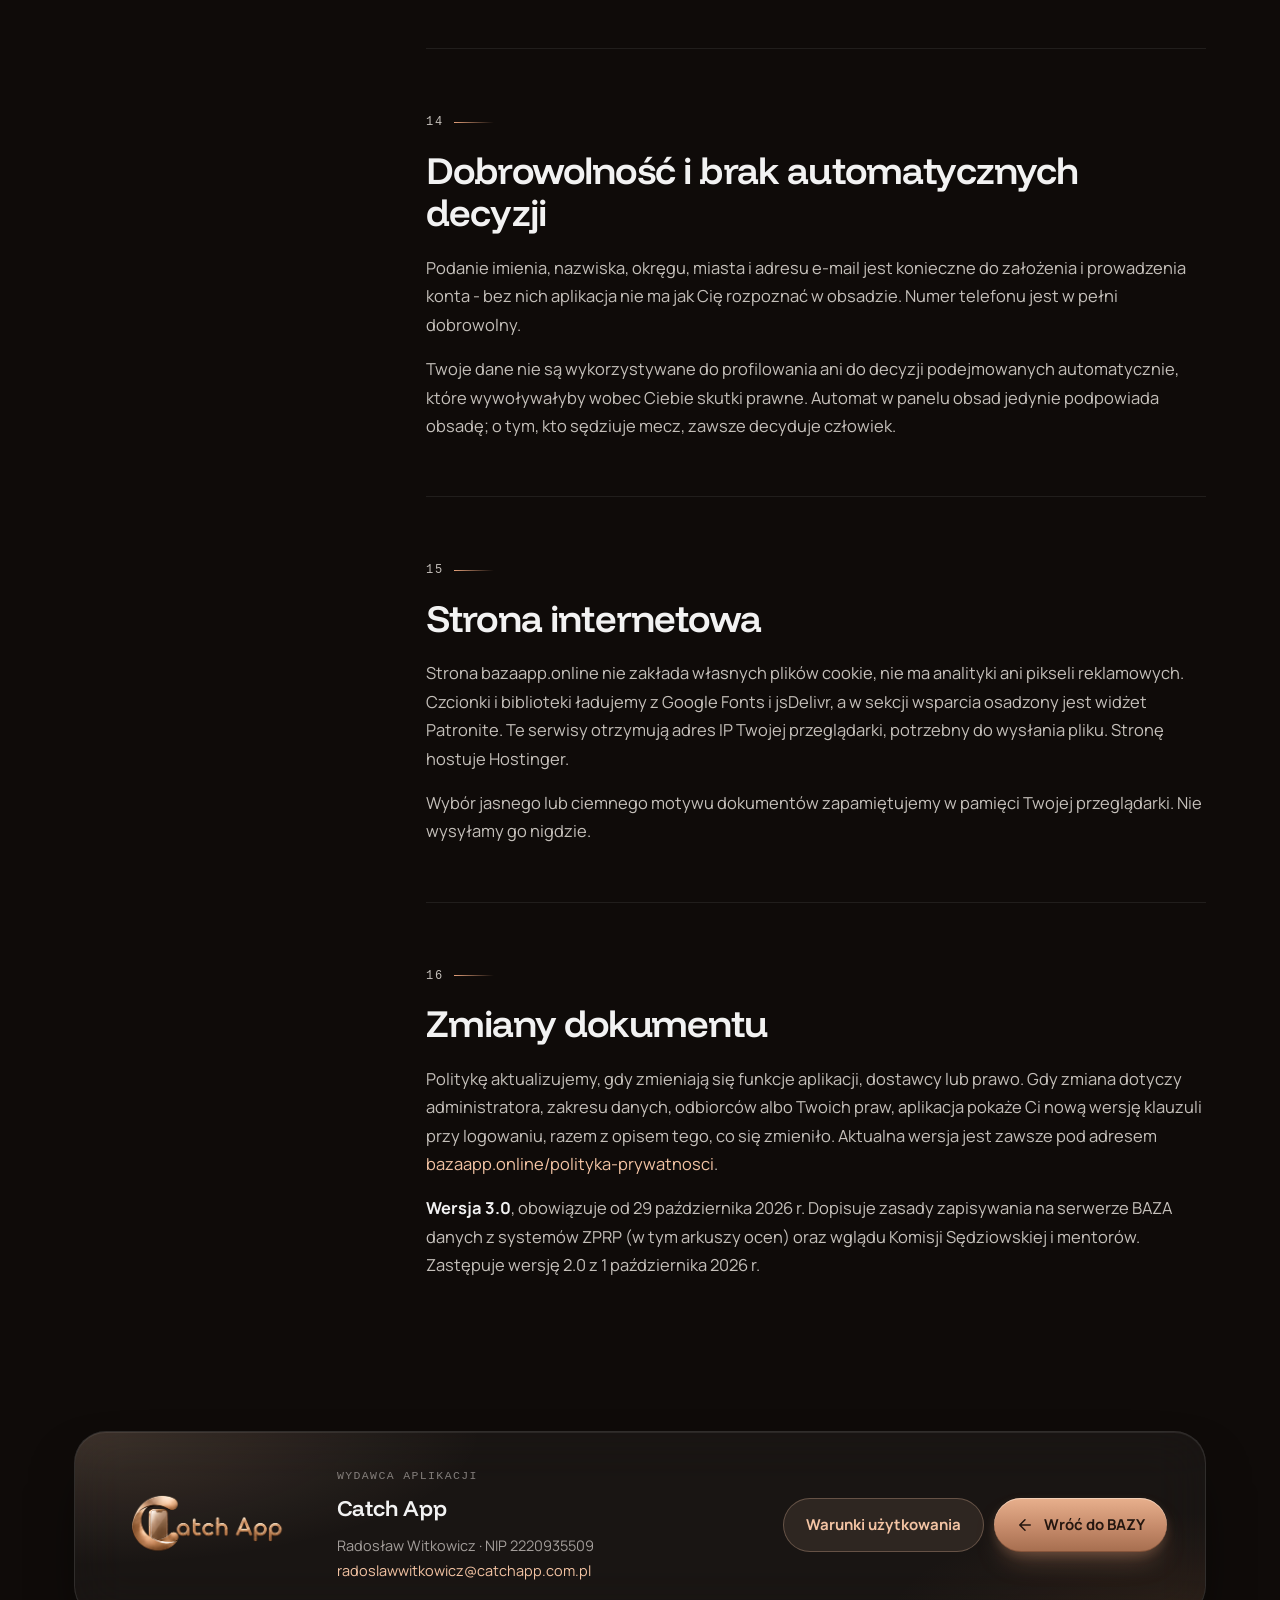
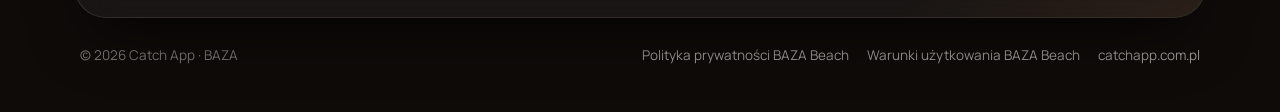
==== commit d237df61: "Polityka prywatności 3.0: blokada udostępniania arkuszy delegatów w Ustawieniach Co-Authored-By: Cla" ====
--- a/polityka-prywatnosci/index.html
+++ b/polityka-prywatnosci/index.html
@@ -223,6 +223,7 @@
               <li><strong>wgląd mentorów pary</strong> - mentorzy Twojej pary sędziowskiej widzą dane tej pary, żeby ją wspierać.</li>
             </ul>
             <p><strong>Podstawa:</strong> art. 6 ust. 1 lit. f RODO (prawnie uzasadniony interes: sprawna organizacja pracy sędziów i ich rozwój); masz prawo sprzeciwu. <strong>Odbiorcy:</strong> wyłącznie Komisja Sędziowska Twojego okręgu i mentorzy Twojej pary, w zakresie ich zadań. <strong>Okres:</strong> dopóki masz konto; po jego usunięciu kasujemy te dane tak samo jak resztę (kopie zapasowe do 30 dni), a protokoły i raporty trzymamy według zasad w punkcie o przechowywaniu.</p>
+            <p><strong>Arkusze ocen delegatów możesz zablokować.</strong> W aplikacji BAZA: Ustawienia, Profil, Udostępniane dane. Arkusze nadal są przechowywane, ale przestajesz je widzieć Ty, a gdy zablokuje też Twój partner z danego meczu, ich treści nie zobaczy nikt - ani Komisja Sędziowska, ani mentorzy, ani administrator. Zamiast ocen widać wtedy tylko informację, że para zablokowała dostęp. Ponowne włączenie przywraca widok od razu.</p>
           </div>
           <p>Informacja o ważności badań zawodnika w protokole służy wyłącznie sprawdzeniu dopuszczenia do gry, czego wymagają regulaminy rozgrywek. Nie przetwarzamy wyników ani opisów badań.</p>
         </section>
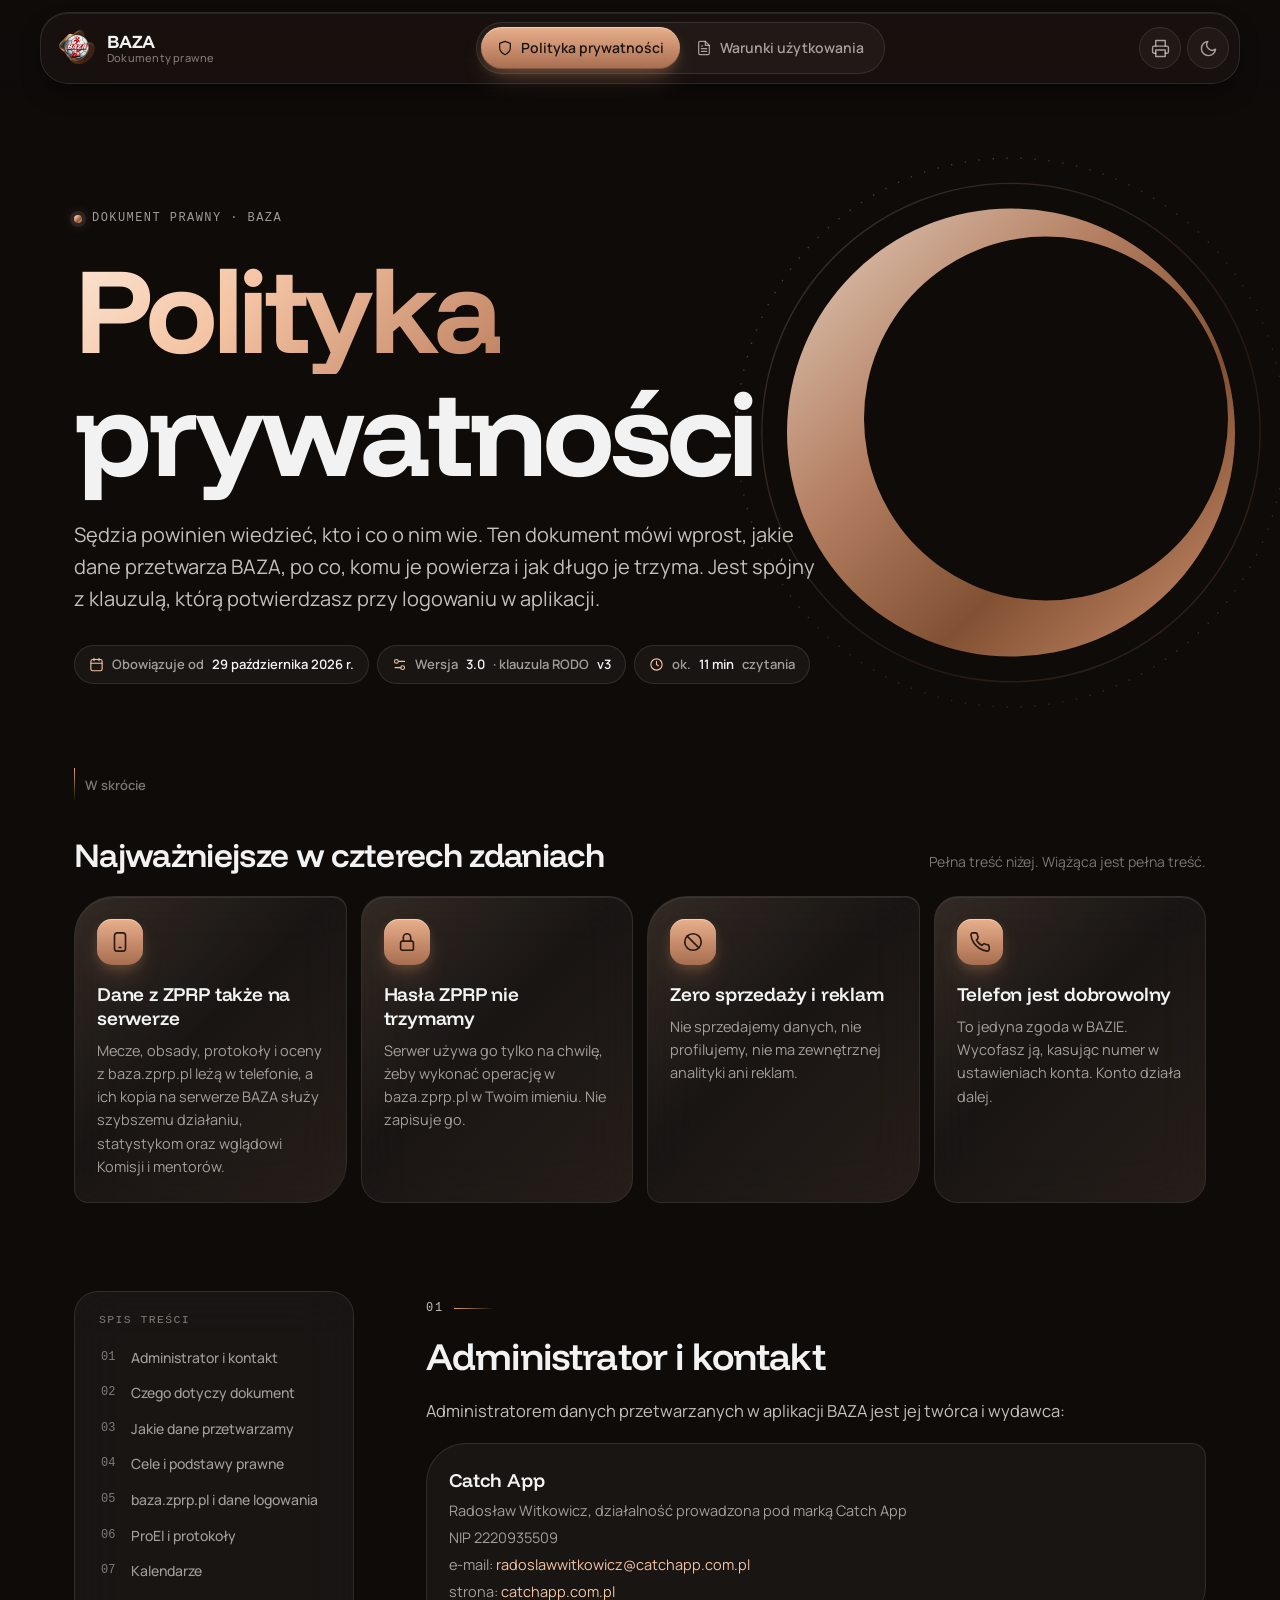
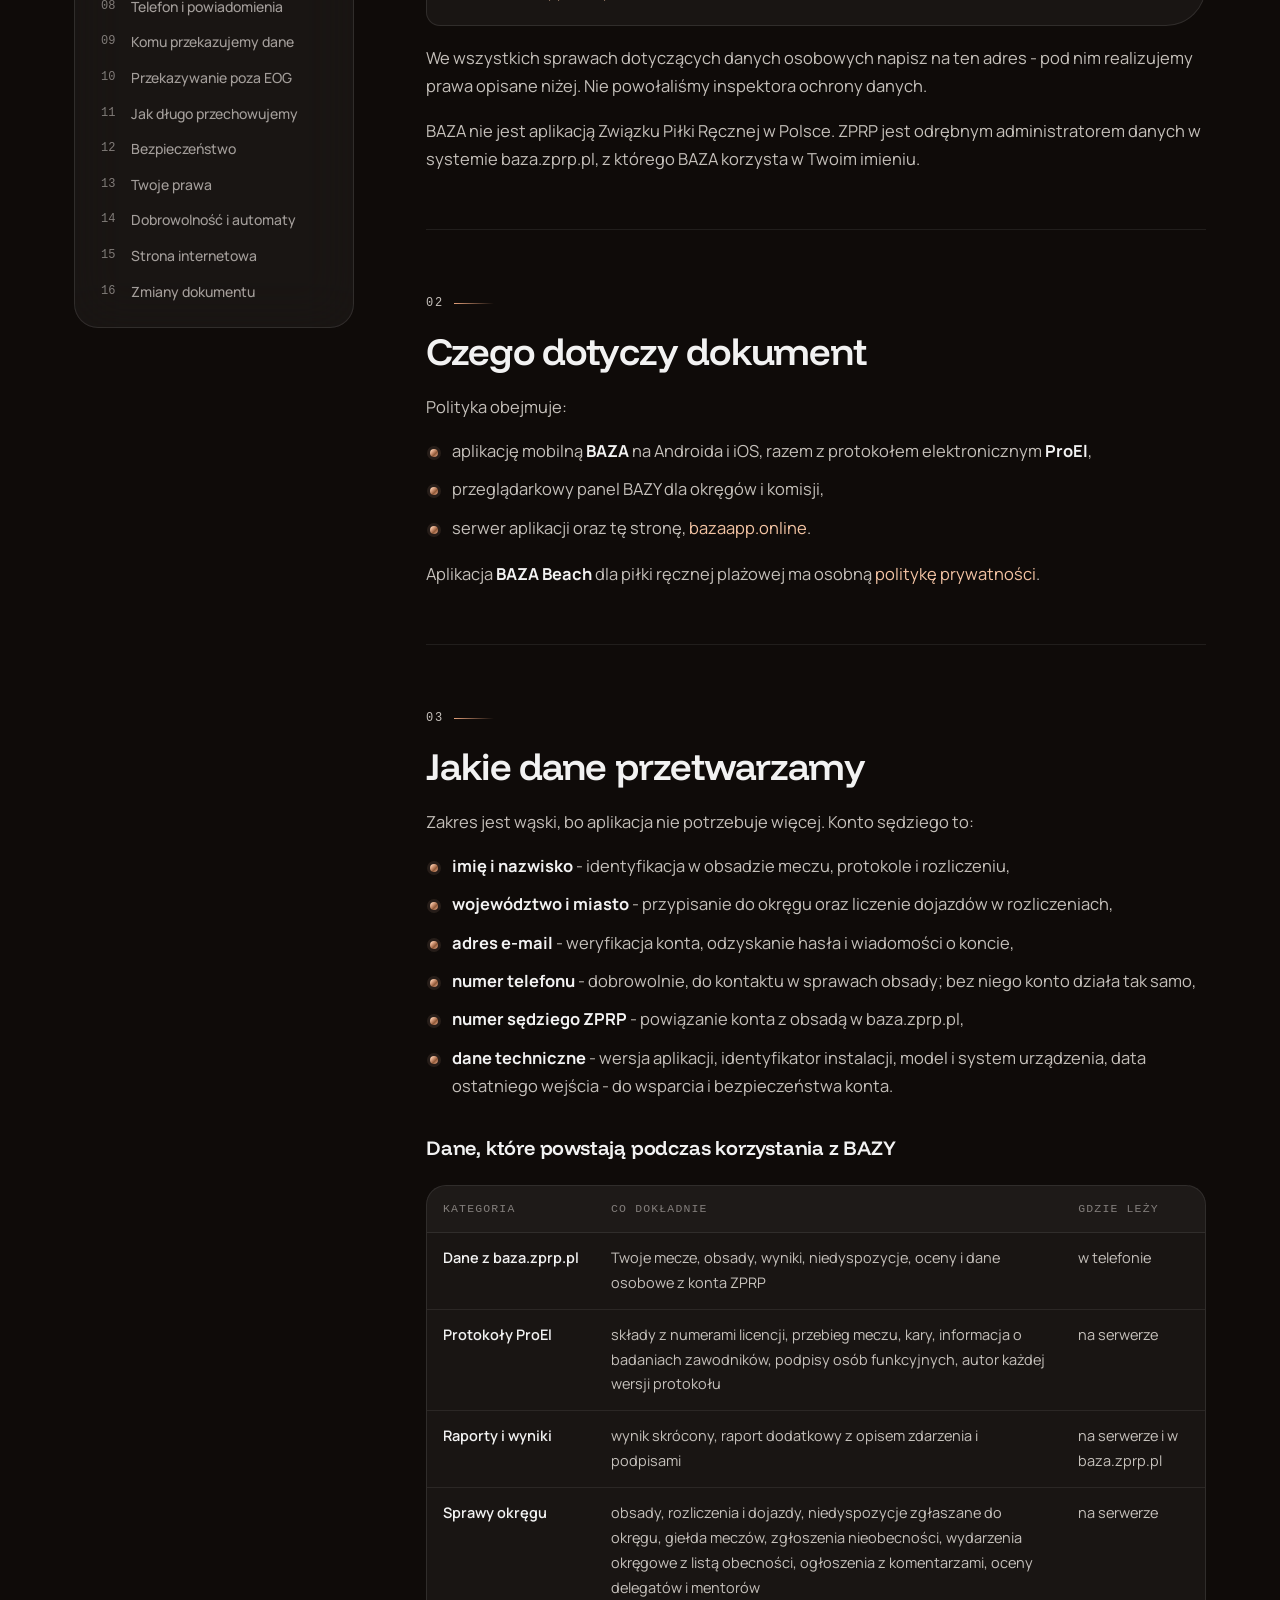
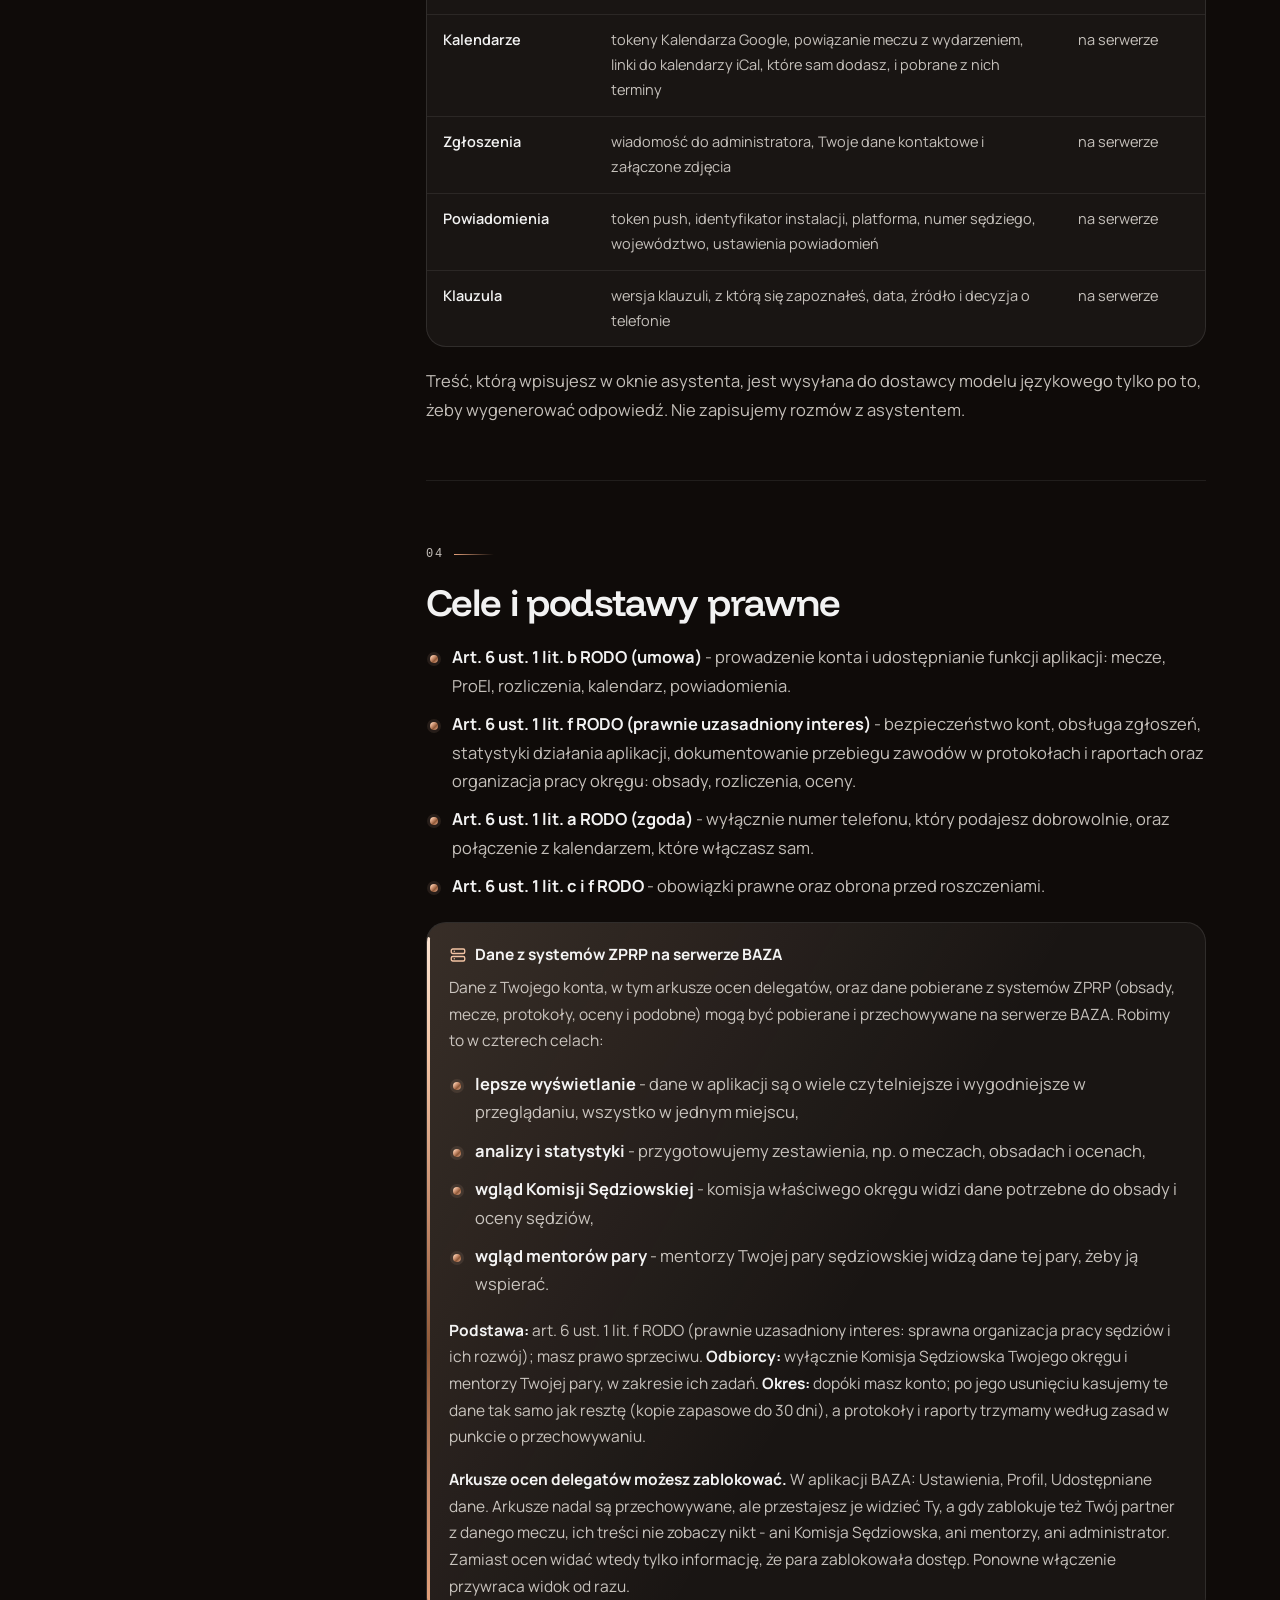
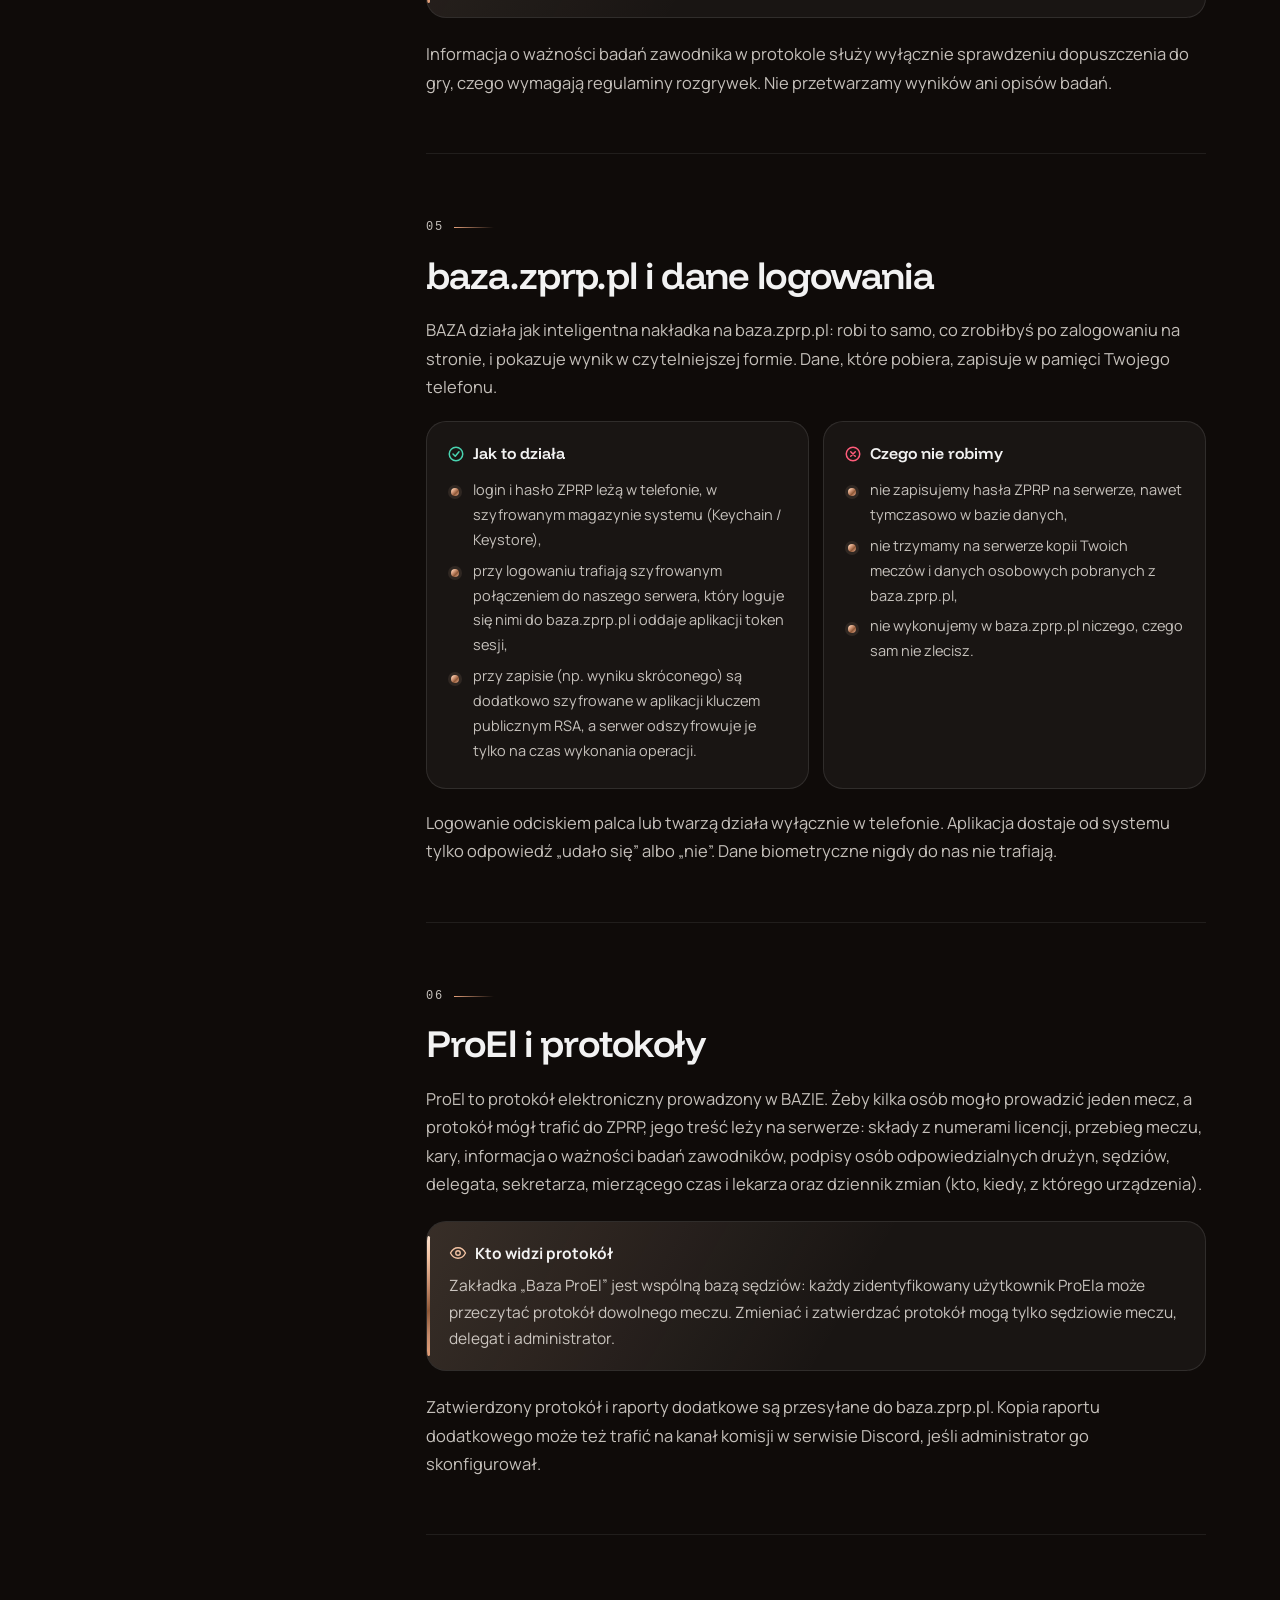
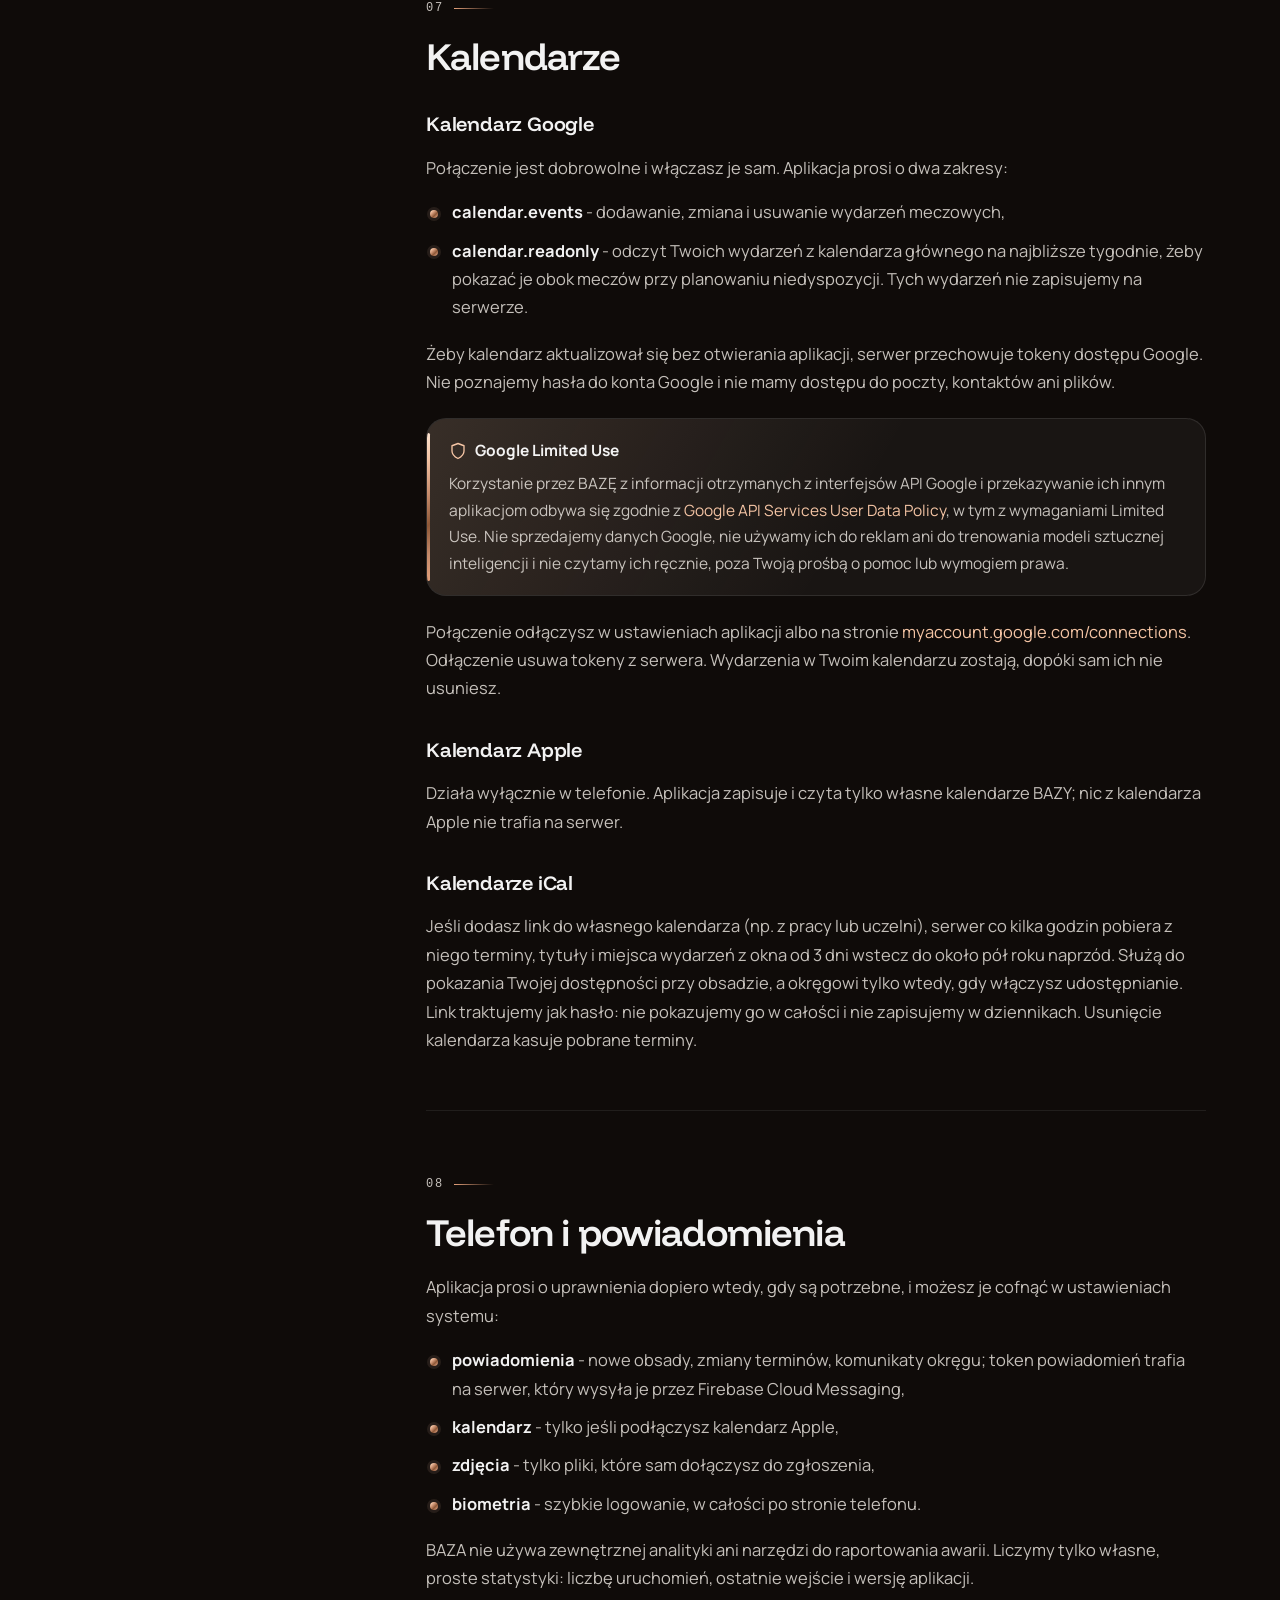
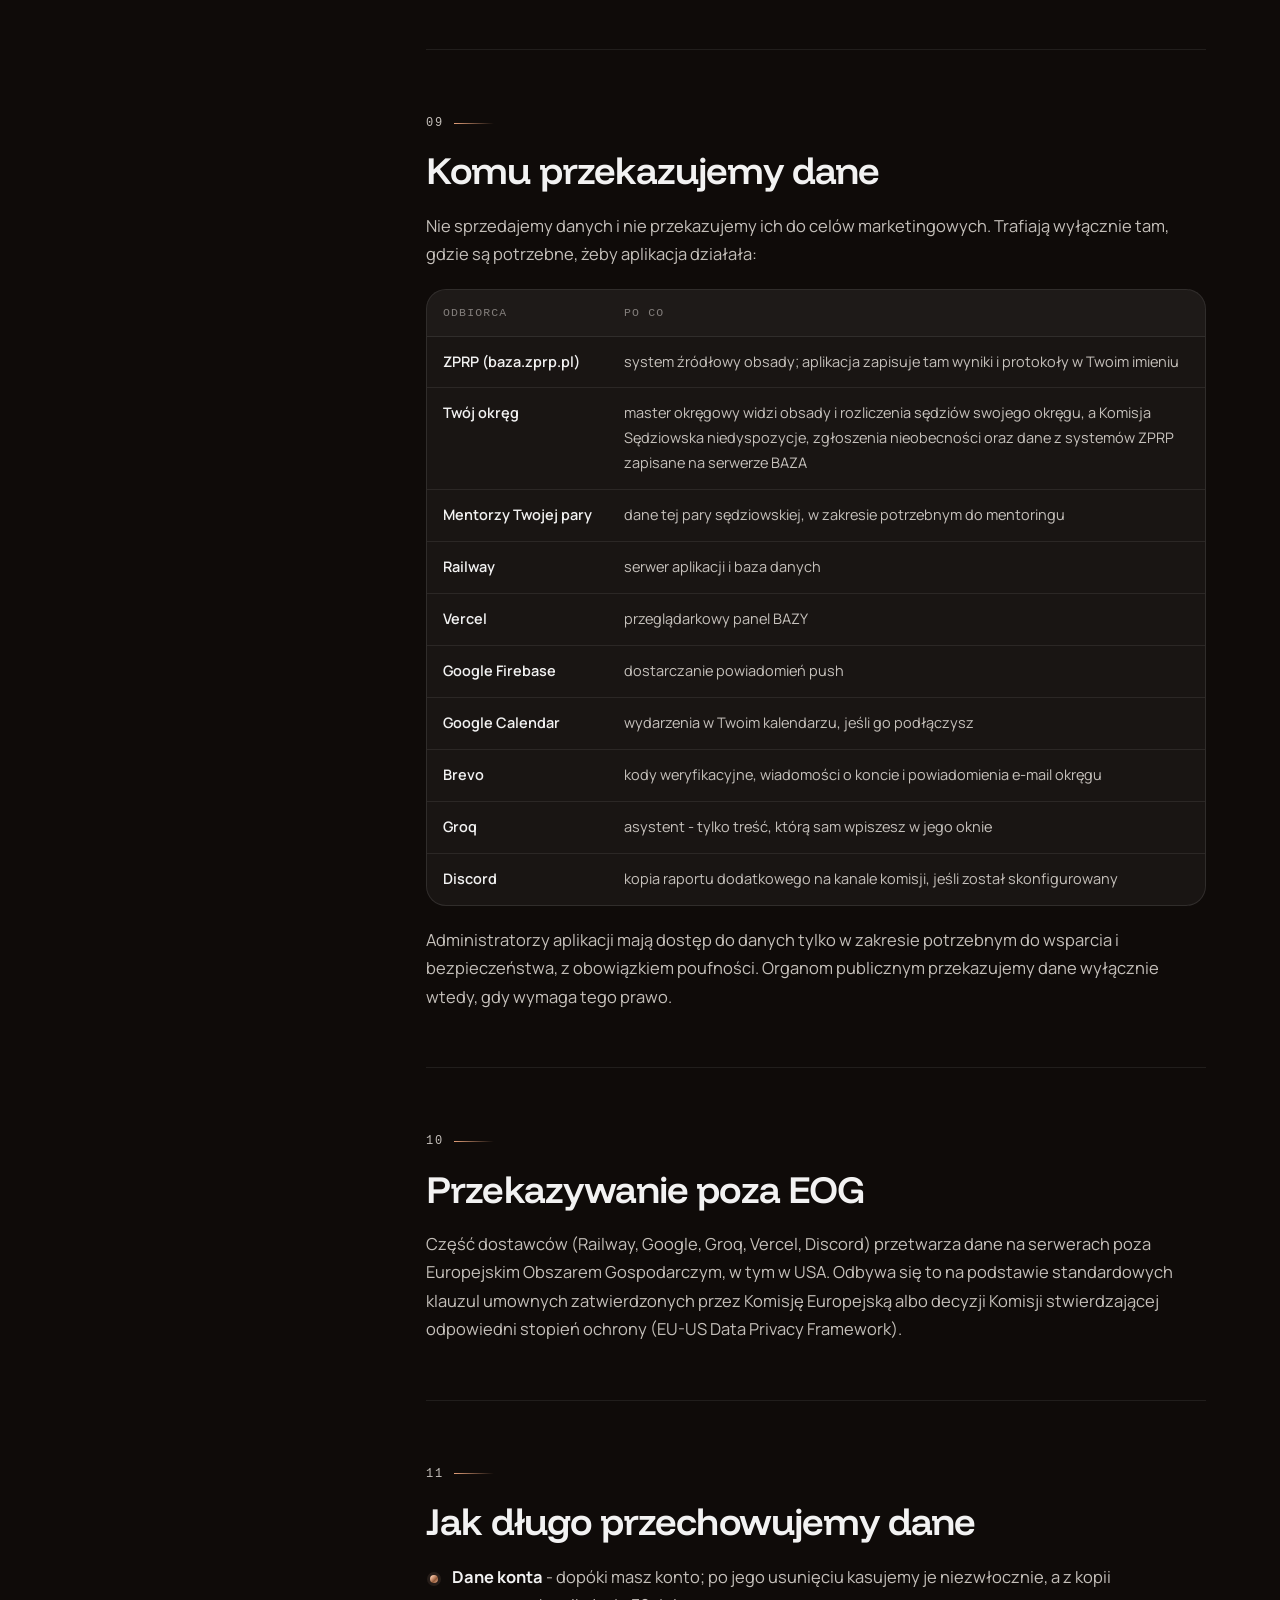
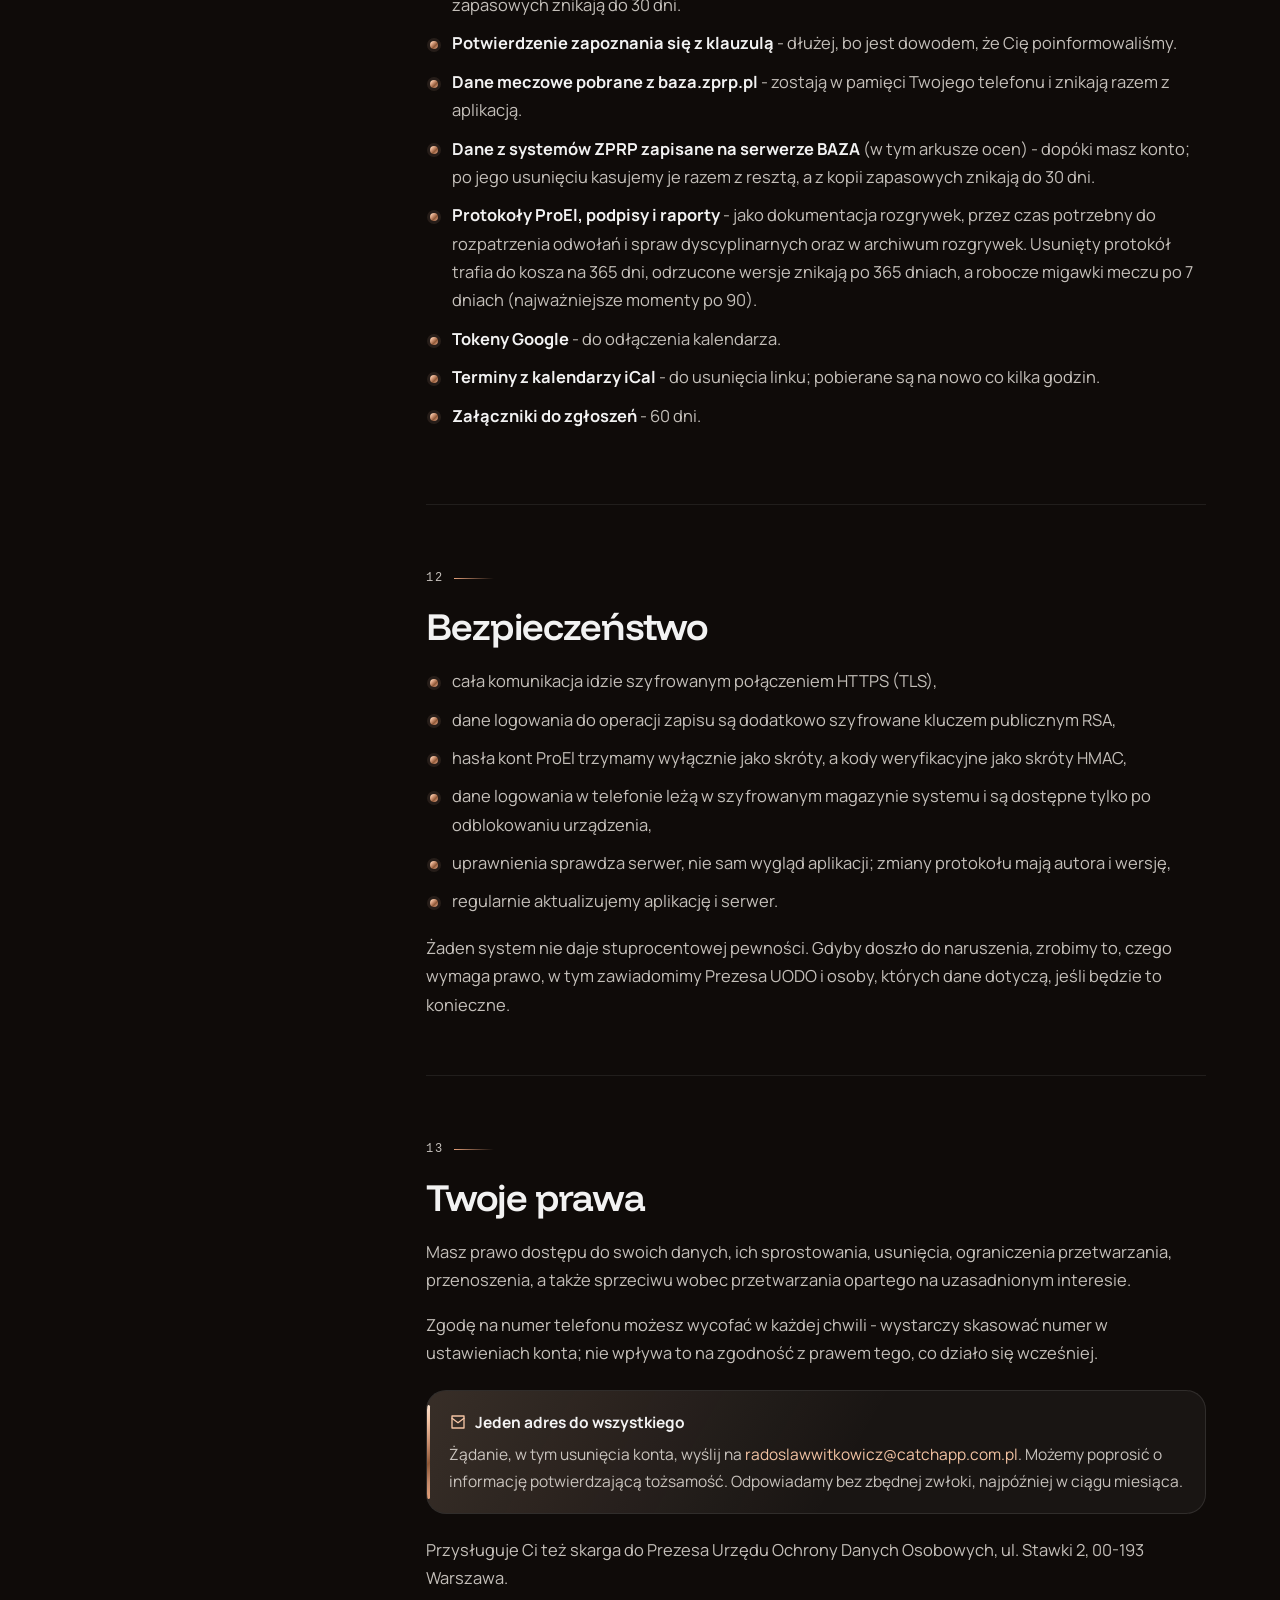
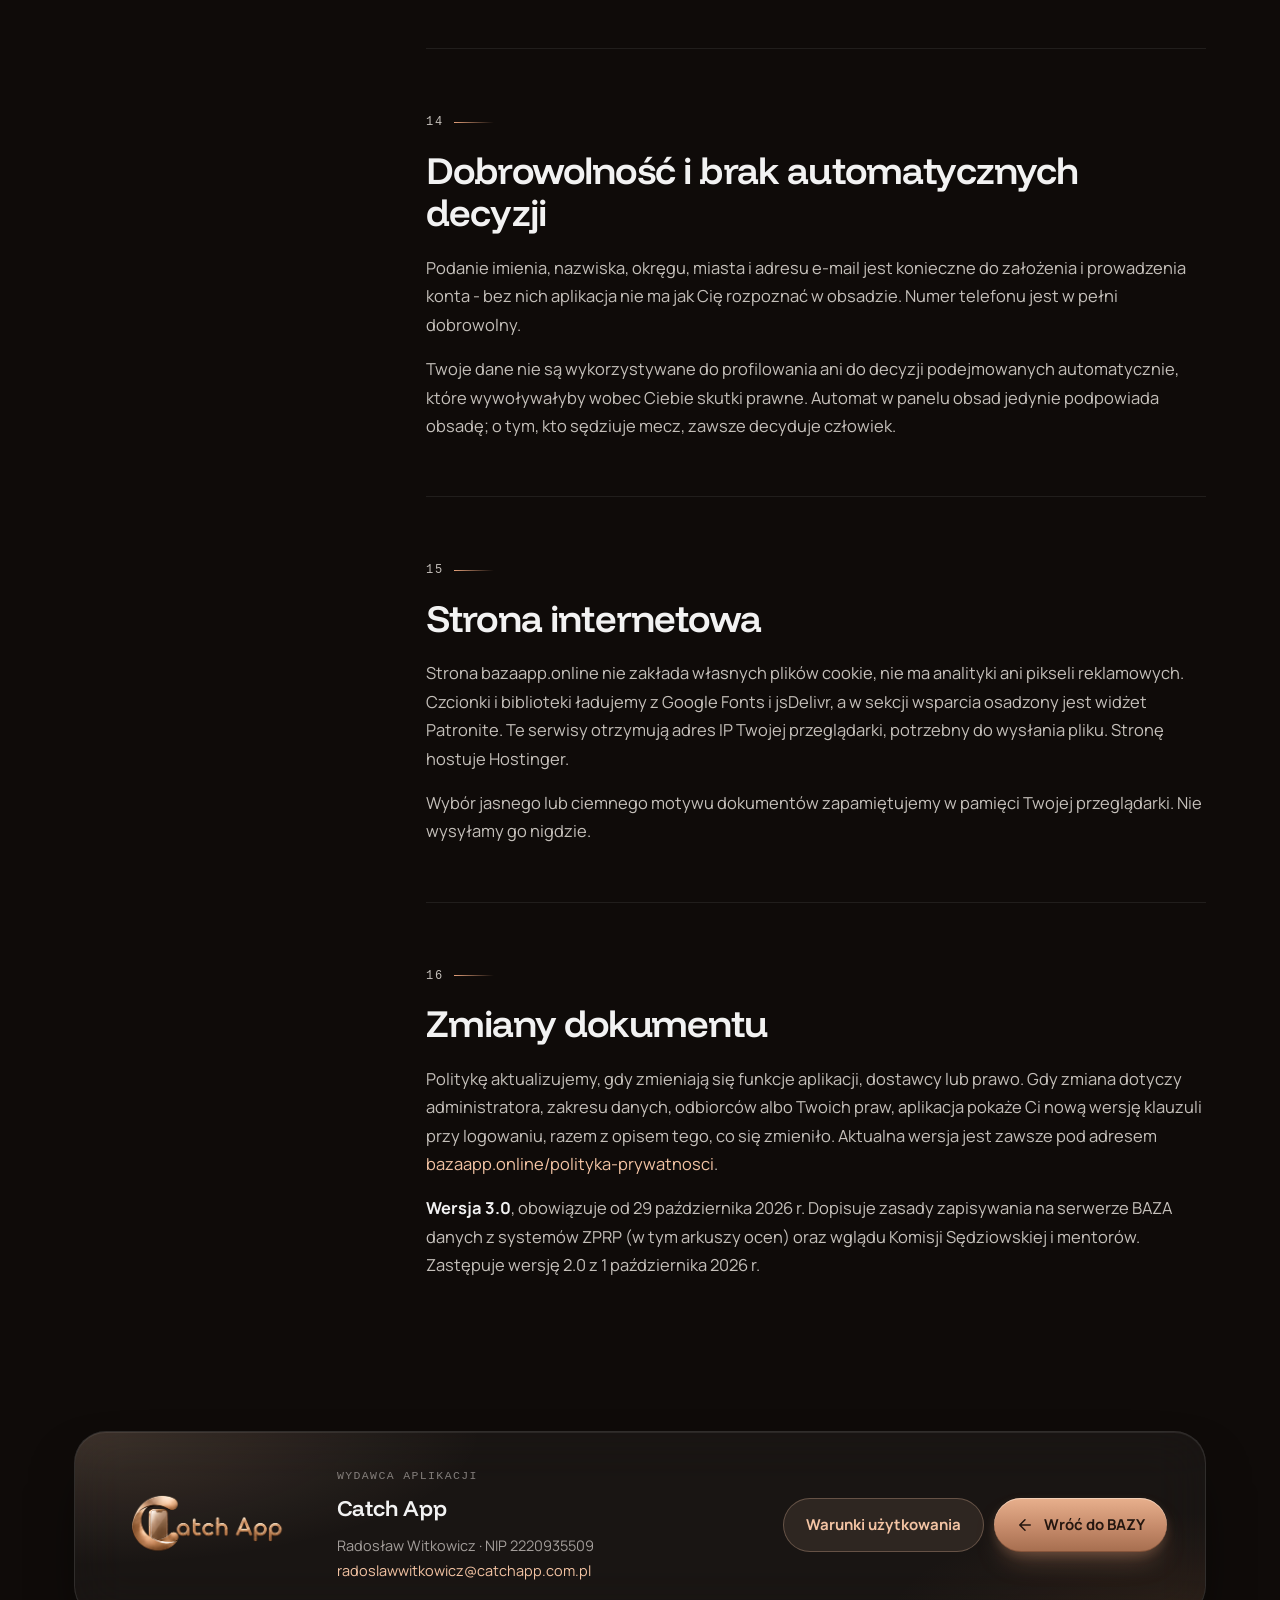
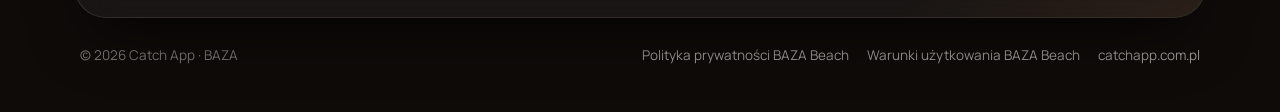
==== commit c4914d9e: "Polityka prywatności: pierwszy cel bez szybkości i bez baza.zprp.pl Co-Authored-By: Claude Opus 5.5 " ====
--- a/polityka-prywatnosci/index.html
+++ b/polityka-prywatnosci/index.html
@@ -217,7 +217,7 @@
             <p class="callout-title"><svg viewBox="0 0 24 24" fill="none" stroke="currentColor" stroke-width="1.8" stroke-linecap="round" stroke-linejoin="round" aria-hidden="true"><rect x="3" y="4" width="18" height="6" rx="2"/><rect x="3" y="14" width="18" height="6" rx="2"/><path d="M7 7h.01M7 17h.01"/></svg>Dane z systemów ZPRP na serwerze BAZA</p>
             <p>Dane z Twojego konta, w tym arkusze ocen delegatów, oraz dane pobierane z systemów ZPRP (obsady, mecze, protokoły, oceny i podobne) mogą być pobierane i przechowywane na serwerze BAZA. Robimy to w czterech celach:</p>
             <ul>
-              <li><strong>lepsze wyświetlanie</strong> - aplikacja otwiera się szybciej i pokazuje dane spójnie, także gdy baza.zprp.pl odpowiada wolno,</li>
+              <li><strong>lepsze wyświetlanie</strong> - dane w aplikacji są o wiele czytelniejsze i wygodniejsze w przeglądaniu, wszystko w jednym miejscu,</li>
               <li><strong>analizy i statystyki</strong> - przygotowujemy zestawienia, np. o meczach, obsadach i ocenach,</li>
               <li><strong>wgląd Komisji Sędziowskiej</strong> - komisja właściwego okręgu widzi dane potrzebne do obsady i oceny sędziów,</li>
               <li><strong>wgląd mentorów pary</strong> - mentorzy Twojej pary sędziowskiej widzą dane tej pary, żeby ją wspierać.</li>
